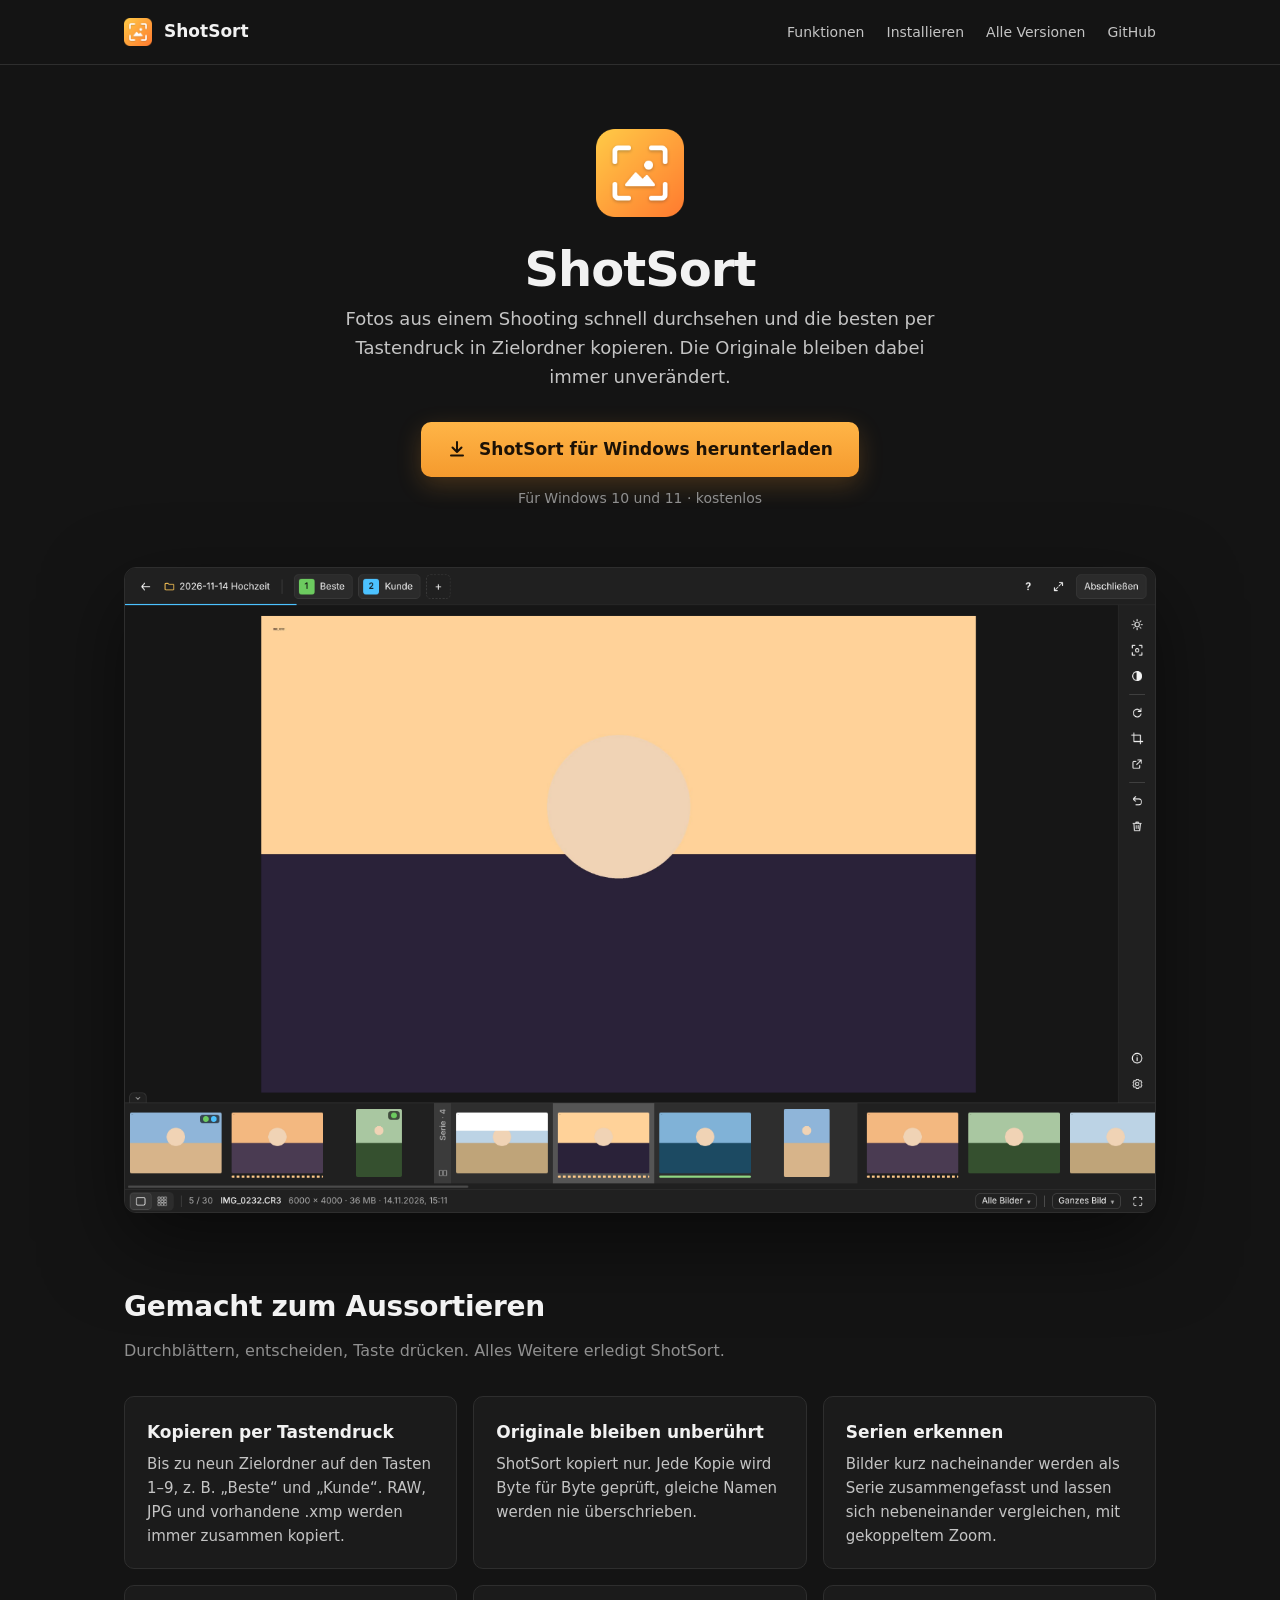
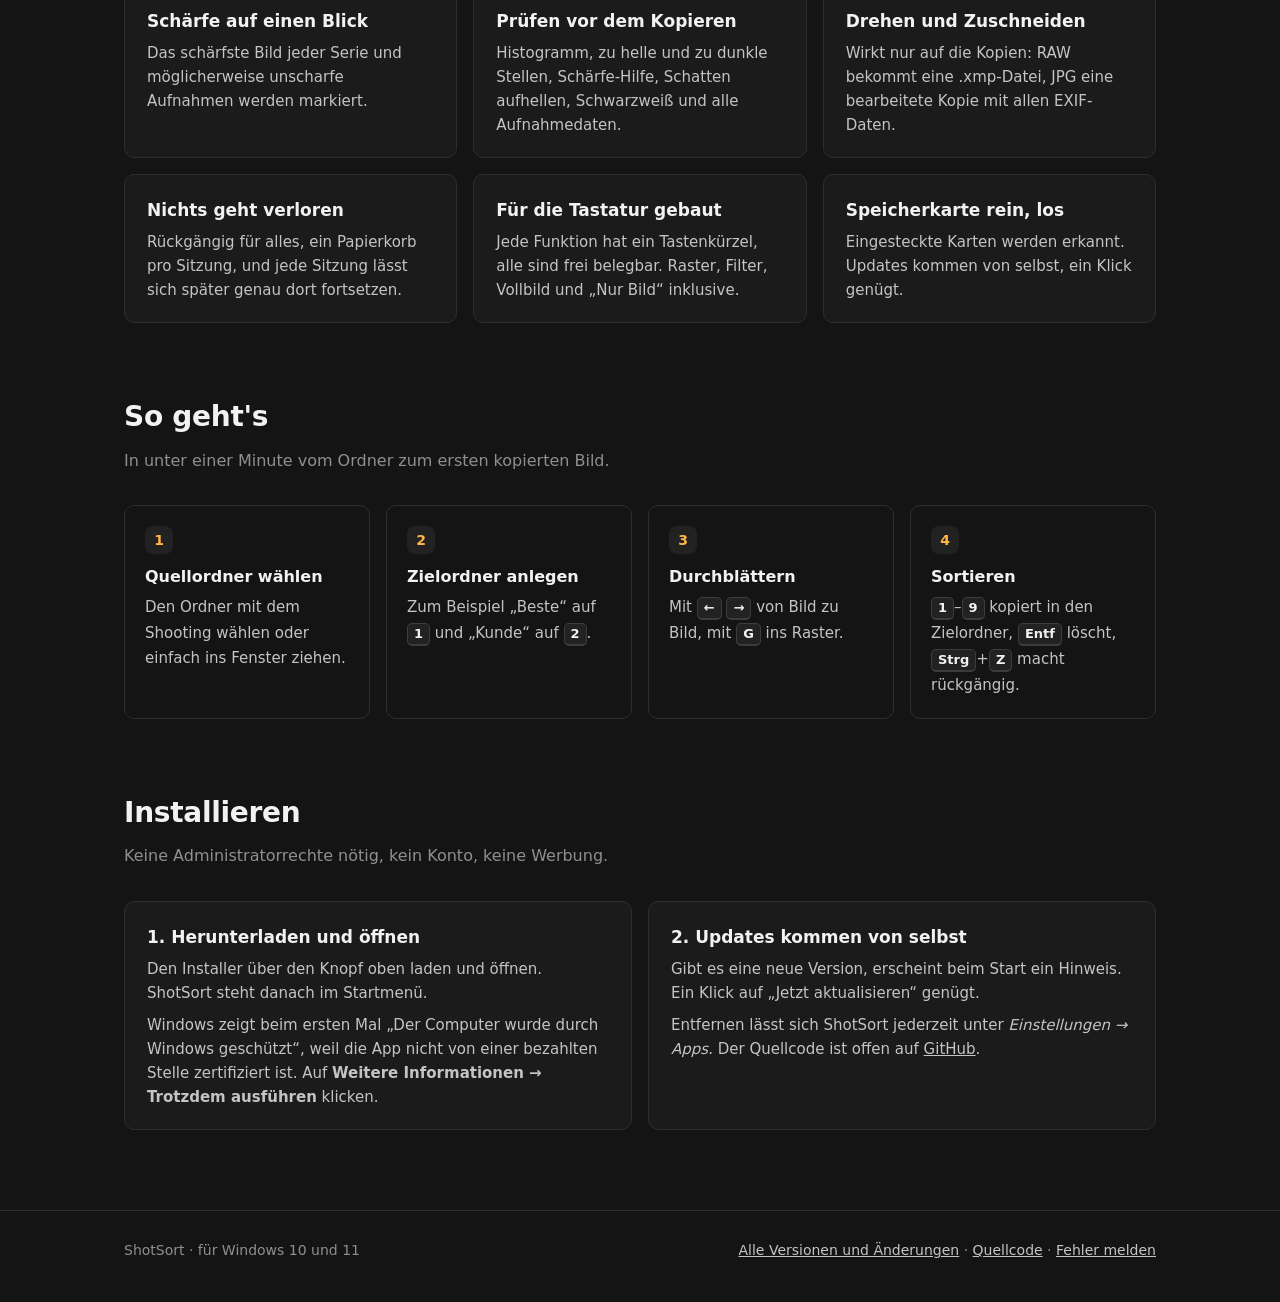
==== docs/index.html @ 7ef90b00 "Download-Seite über GitHub Pages, README verweist darauf" ====
<!DOCTYPE html>
<html lang="de">
<head>
<meta charset="utf-8">
<meta name="viewport" content="width=device-width, initial-scale=1">
<title>ShotSort – Fotos aus dem Shooting schnell sortieren</title>
<meta name="description" content="ShotSort für Windows: Fotos aus einem Shooting schnell durchsehen und die besten per Tastendruck in Zielordner kopieren. Die Originale bleiben unverändert.">
<link rel="icon" href="icon.png">
<style>
  :root {
    --bg: #141414; --bg2: #1b1b1b; --panel: #222; --line: #2e2e2e;
    --text: #f2f2f2; --text2: #c4c4c4; --muted: #8f8f8f;
    --orange: #F59A2E; --orange2: #FFB547; --orange-ink: #1d1206;
    --r: 10px;
  }
  * { box-sizing: border-box; }
  html { -webkit-text-size-adjust: 100%; }
  body { margin: 0; background: var(--bg); color: var(--text); font: 16px/1.6 "Segoe UI Variable Text", "Segoe UI", system-ui, -apple-system, sans-serif; }
  a { color: inherit; }
  .wrap { max-width: 1080px; margin: 0 auto; padding: 0 24px; }

  /* Kopf */
  header { padding: 18px 0; border-bottom: 1px solid var(--line); }
  header .wrap { display: flex; align-items: center; gap: 12px; }
  header img { width: 28px; height: 28px; }
  header b { font-size: 17px; font-weight: 600; }
  header nav { margin-left: auto; display: flex; gap: 22px; font-size: 14px; }
  header nav a { color: var(--text2); text-decoration: none; }
  header nav a:hover { color: var(--text); }

  /* Einstieg */
  .hero { text-align: center; padding: 64px 0 40px; }
  .hero .logo { width: 88px; height: 88px; }
  .hero h1 { margin: 18px 0 10px; font-size: clamp(34px, 5vw, 48px); line-height: 1.1; letter-spacing: -.02em; font-weight: 700; }
  .hero p.lead { margin: 0 auto; max-width: 620px; color: var(--text2); font-size: 18px; }
  .dl { margin-top: 30px; display: flex; flex-direction: column; align-items: center; gap: 10px; }
  .btn-dl {
    display: inline-flex; align-items: center; gap: 12px; padding: 14px 26px; border-radius: var(--r);
    background: linear-gradient(180deg, var(--orange2), var(--orange)); color: var(--orange-ink);
    font-weight: 650; font-size: 17px; text-decoration: none; box-shadow: 0 8px 24px rgba(245,154,46,.22);
    transition: transform .12s ease, box-shadow .12s ease;
  }
  .btn-dl:hover { transform: translateY(-1px); box-shadow: 0 12px 30px rgba(245,154,46,.3); }
  .btn-dl svg { width: 20px; height: 20px; flex: none; }
  .dl .meta { color: var(--muted); font-size: 14px; min-height: 1.6em; }
  .dl .meta a { color: var(--text2); }

  /* Bildschirmfoto */
  .shot { margin: 18px auto 0; max-width: 1080px; }
  .shot img { display: block; width: 100%; height: auto; border-radius: 12px; border: 1px solid var(--line); box-shadow: 0 30px 80px rgba(0,0,0,.5); }

  section { padding: 72px 0 0; }
  h2 { margin: 0 0 8px; font-size: 28px; letter-spacing: -.01em; }
  .sub { margin: 0 0 32px; color: var(--muted); }

  /* Funktionen */
  .grid { display: grid; grid-template-columns: repeat(auto-fit, minmax(280px, 1fr)); gap: 16px; }
  .card { padding: 22px 22px 20px; border-radius: var(--r); background: var(--bg2); border: 1px solid var(--line); }
  .card h3 { margin: 0 0 6px; font-size: 17px; }
  .card p { margin: 0; color: var(--text2); font-size: 15px; }

  /* Ablauf */
  ol.steps { list-style: none; margin: 0; padding: 0; display: grid; grid-template-columns: repeat(auto-fit, minmax(220px, 1fr)); gap: 16px; counter-reset: s; }
  ol.steps li { counter-increment: s; padding: 20px; border-radius: var(--r); border: 1px solid var(--line); }
  ol.steps li::before { content: counter(s); display: inline-grid; place-items: center; width: 28px; height: 28px; margin-bottom: 10px; border-radius: 8px; background: var(--panel); color: var(--orange2); font-weight: 700; font-size: 14px; }
  ol.steps b { display: block; margin-bottom: 4px; }
  ol.steps span { color: var(--text2); font-size: 15px; }
  kbd { display: inline-block; min-width: 22px; padding: 0 6px; border-radius: 5px; border: 1px solid #3c3c3c; border-bottom-width: 2px; background: var(--panel); font: 600 13px/20px "Segoe UI", system-ui, sans-serif; text-align: center; color: var(--text); }

  /* Installation */
  .install { display: grid; grid-template-columns: 1fr 1fr; gap: 16px; }
  .install .card p + p { margin-top: 8px; }
  @media (max-width: 760px) { .install { grid-template-columns: 1fr; } header nav { display: none; } }

  footer { margin-top: 80px; padding: 28px 0 40px; border-top: 1px solid var(--line); color: var(--muted); font-size: 14px; }
  footer .wrap { display: flex; flex-wrap: wrap; gap: 8px 24px; justify-content: space-between; }
  footer a { color: var(--text2); }
</style>
</head>
<body>
  <header>
    <div class="wrap">
      <img src="icon.png" alt="">
      <b>ShotSort</b>
      <nav>
        <a href="#funktionen">Funktionen</a>
        <a href="#installieren">Installieren</a>
        <a href="https://github.com/0prointer/shotsort/releases">Alle Versionen</a>
        <a href="https://github.com/0prointer/shotsort">GitHub</a>
      </nav>
    </div>
  </header>

  <main>
    <div class="wrap hero">
      <img class="logo" src="icon.png" alt="">
      <h1>ShotSort</h1>
      <p class="lead">Fotos aus einem Shooting schnell durchsehen und die besten per Tastendruck in Zielordner kopieren. Die Originale bleiben dabei immer unverändert.</p>

      <div class="dl">
        <!-- Ohne Verbindung zu GitHub führt der Knopf zur Release-Seite; das Skript unten setzt die neueste Datei ein -->
        <a class="btn-dl" id="dl" href="https://github.com/0prointer/shotsort/releases/latest">
          <svg viewBox="0 0 20 20" fill="none" stroke="currentColor" stroke-width="2" stroke-linecap="round" stroke-linejoin="round"><path d="M10 3v10M5.5 8.5 10 13l4.5-4.5M4 16.5h12"/></svg>
          <span id="dl-text">ShotSort für Windows herunterladen</span>
        </a>
        <div class="meta" id="dl-meta">Für Windows 10 und 11 · kostenlos</div>
      </div>
    </div>

    <div class="wrap shot">
      <img src="screenshot.png" width="1440" height="900" alt="ShotSort beim Sortieren: großes Bild, rechts die Werkzeuge, unten die Filmleiste mit einer Serie">
    </div>

    <section id="funktionen">
      <div class="wrap">
        <h2>Gemacht zum Aussortieren</h2>
        <p class="sub">Durchblättern, entscheiden, Taste drücken. Alles Weitere erledigt ShotSort.</p>
        <div class="grid">
          <div class="card"><h3>Kopieren per Tastendruck</h3><p>Bis zu neun Zielordner auf den Tasten 1–9, z. B. „Beste“ und „Kunde“. RAW, JPG und vorhandene .xmp werden immer zusammen kopiert.</p></div>
          <div class="card"><h3>Originale bleiben unberührt</h3><p>ShotSort kopiert nur. Jede Kopie wird Byte für Byte geprüft, gleiche Namen werden nie überschrieben.</p></div>
          <div class="card"><h3>Serien erkennen</h3><p>Bilder kurz nacheinander werden als Serie zusammengefasst und lassen sich nebeneinander vergleichen, mit gekoppeltem Zoom.</p></div>
          <div class="card"><h3>Schärfe auf einen Blick</h3><p>Das schärfste Bild jeder Serie und möglicherweise unscharfe Aufnahmen werden markiert.</p></div>
          <div class="card"><h3>Prüfen vor dem Kopieren</h3><p>Histogramm, zu helle und zu dunkle Stellen, Schärfe-Hilfe, Schatten aufhellen, Schwarzweiß und alle Aufnahmedaten.</p></div>
          <div class="card"><h3>Drehen und Zuschneiden</h3><p>Wirkt nur auf die Kopien: RAW bekommt eine .xmp-Datei, JPG eine bearbeitete Kopie mit allen EXIF-Daten.</p></div>
          <div class="card"><h3>Nichts geht verloren</h3><p>Rückgängig für alles, ein Papierkorb pro Sitzung, und jede Sitzung lässt sich später genau dort fortsetzen.</p></div>
          <div class="card"><h3>Für die Tastatur gebaut</h3><p>Jede Funktion hat ein Tastenkürzel, alle sind frei belegbar. Raster, Filter, Vollbild und „Nur Bild“ inklusive.</p></div>
          <div class="card"><h3>Speicherkarte rein, los</h3><p>Eingesteckte Karten werden erkannt. Updates kommen von selbst, ein Klick genügt.</p></div>
        </div>
      </div>
    </section>

    <section>
      <div class="wrap">
        <h2>So geht's</h2>
        <p class="sub">In unter einer Minute vom Ordner zum ersten kopierten Bild.</p>
        <ol class="steps">
          <li><b>Quellordner wählen</b><span>Den Ordner mit dem Shooting wählen oder einfach ins Fenster ziehen.</span></li>
          <li><b>Zielordner anlegen</b><span>Zum Beispiel „Beste“ auf <kbd>1</kbd> und „Kunde“ auf <kbd>2</kbd>.</span></li>
          <li><b>Durchblättern</b><span>Mit <kbd>←</kbd> <kbd>→</kbd> von Bild zu Bild, mit <kbd>G</kbd> ins Raster.</span></li>
          <li><b>Sortieren</b><span><kbd>1</kbd>–<kbd>9</kbd> kopiert in den Zielordner, <kbd>Entf</kbd> löscht, <kbd>Strg</kbd>+<kbd>Z</kbd> macht rückgängig.</span></li>
        </ol>
      </div>
    </section>

    <section id="installieren">
      <div class="wrap">
        <h2>Installieren</h2>
        <p class="sub">Keine Administratorrechte nötig, kein Konto, keine Werbung.</p>
        <div class="install">
          <div class="card">
            <h3>1. Herunterladen und öffnen</h3>
            <p>Den Installer über den Knopf oben laden und öffnen. ShotSort steht danach im Startmenü.</p>
            <p>Windows zeigt beim ersten Mal „Der Computer wurde durch Windows geschützt“, weil die App nicht von einer bezahlten Stelle zertifiziert ist. Auf <b>Weitere Informationen → Trotzdem ausführen</b> klicken.</p>
          </div>
          <div class="card">
            <h3>2. Updates kommen von selbst</h3>
            <p>Gibt es eine neue Version, erscheint beim Start ein Hinweis. Ein Klick auf „Jetzt aktualisieren“ genügt.</p>
            <p>Entfernen lässt sich ShotSort jederzeit unter <i>Einstellungen → Apps</i>. Der Quellcode ist offen auf <a href="https://github.com/0prointer/shotsort">GitHub</a>.</p>
          </div>
        </div>
      </div>
    </section>
  </main>

  <footer>
    <div class="wrap">
      <span>ShotSort · für Windows 10 und 11</span>
      <span><a href="https://github.com/0prointer/shotsort/releases">Alle Versionen und Änderungen</a> · <a href="https://github.com/0prointer/shotsort">Quellcode</a> · <a href="https://github.com/0prointer/shotsort/issues">Fehler melden</a></span>
    </div>
  </footer>

<script>
  // Neueste Version bei GitHub nachschlagen und den Knopf auf die passende Datei setzen.
  // Klappt das nicht (offline, Limit erreicht), bleibt der Link zur Release-Seite.
  (async () => {
    try {
      const r = await fetch('https://api.github.com/repos/0prointer/shotsort/releases/latest', { headers: { Accept: 'application/vnd.github+json' } });
      if (!r.ok) return;
      const rel = await r.json();
      const asset = (rel.assets || []).find((a) => /_x64-setup\.exe$/i.test(a.name));
      if (!asset) return;
      const v = String(rel.tag_name || '').replace(/^v/, '');
      const mb = (asset.size / 1048576).toLocaleString('de-DE', { maximumFractionDigits: 1 });
      const date = new Date(rel.published_at).toLocaleDateString('de-DE', { day: 'numeric', month: 'long', year: 'numeric' });
      document.getElementById('dl').href = asset.browser_download_url;
      document.getElementById('dl-text').textContent = `ShotSort ${v} für Windows herunterladen`;
      document.getElementById('dl-meta').innerHTML =
        `Windows 10 und 11 · ${mb} MB · veröffentlicht am ${date} · <a href="${rel.html_url}">Was ist neu?</a>`;
    } catch {
      /* Link zur Release-Seite bleibt */
    }
  })();
</script>
</body>
</html>
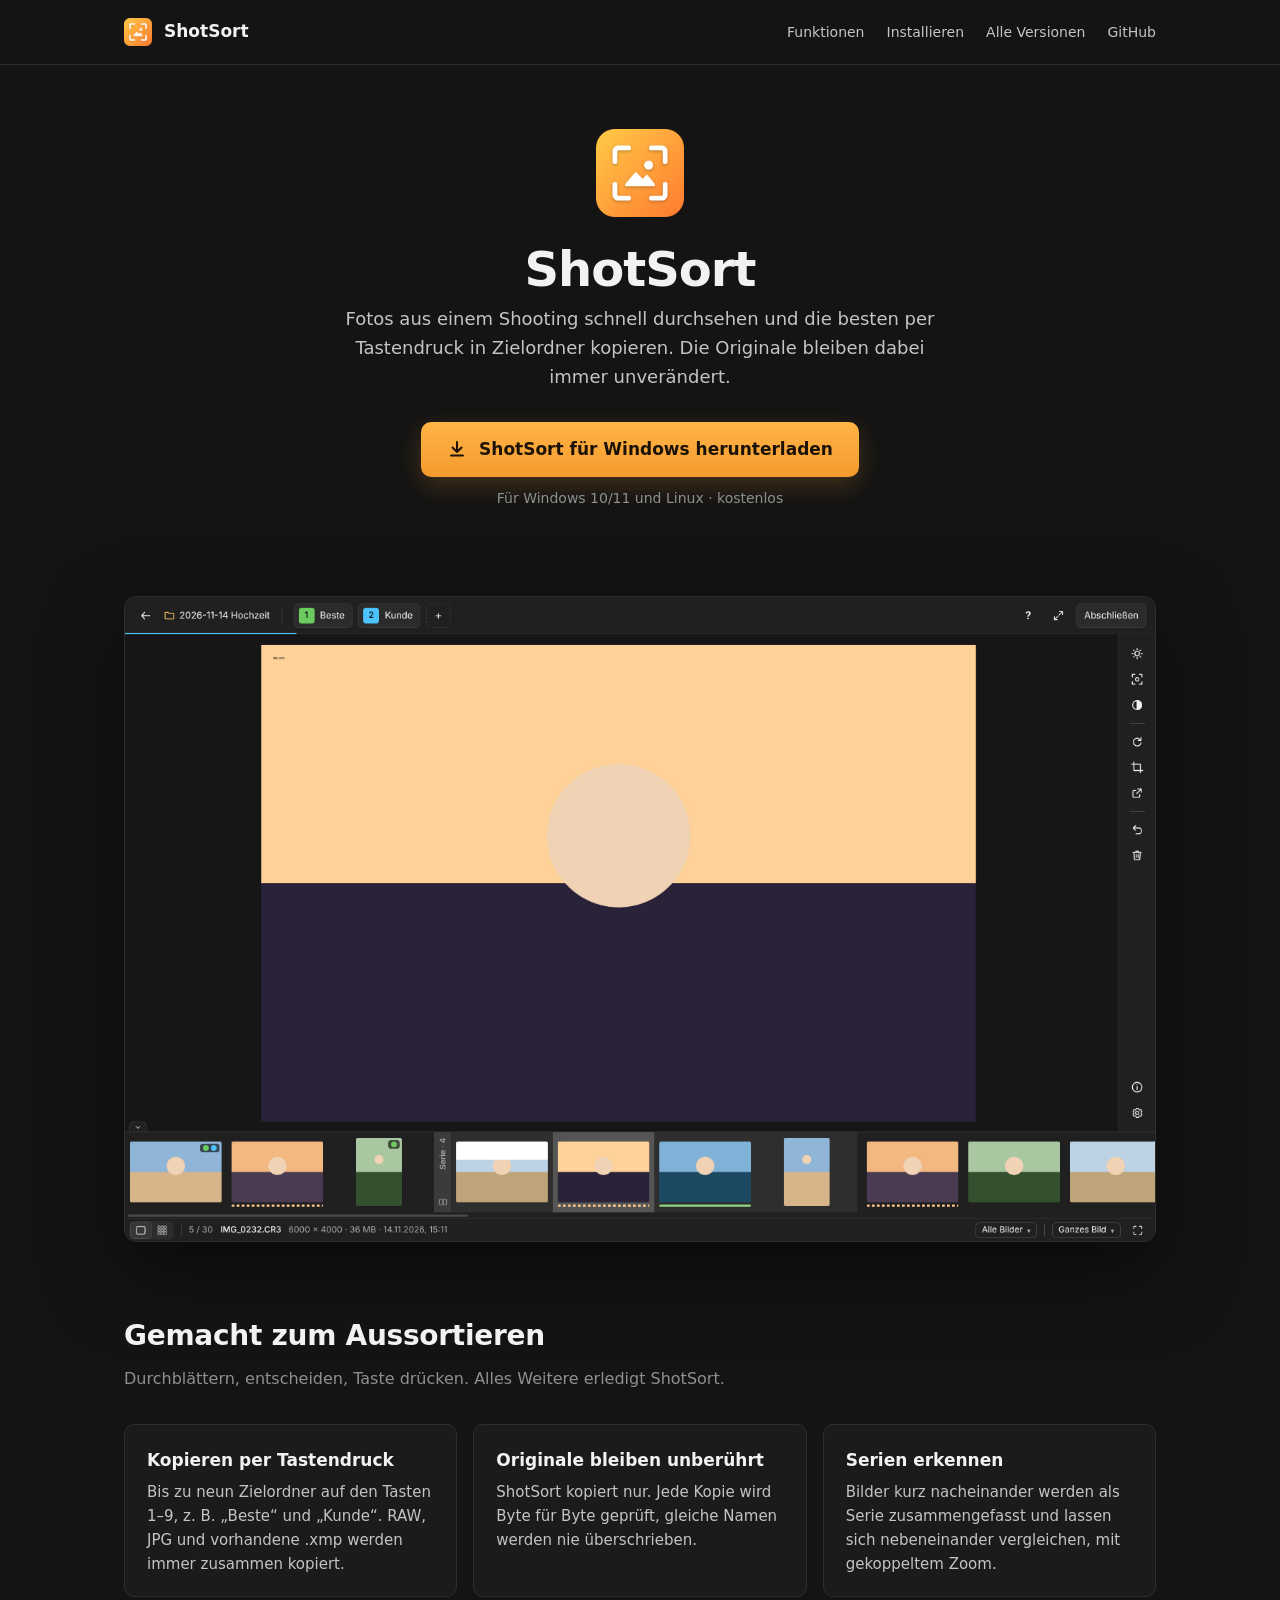
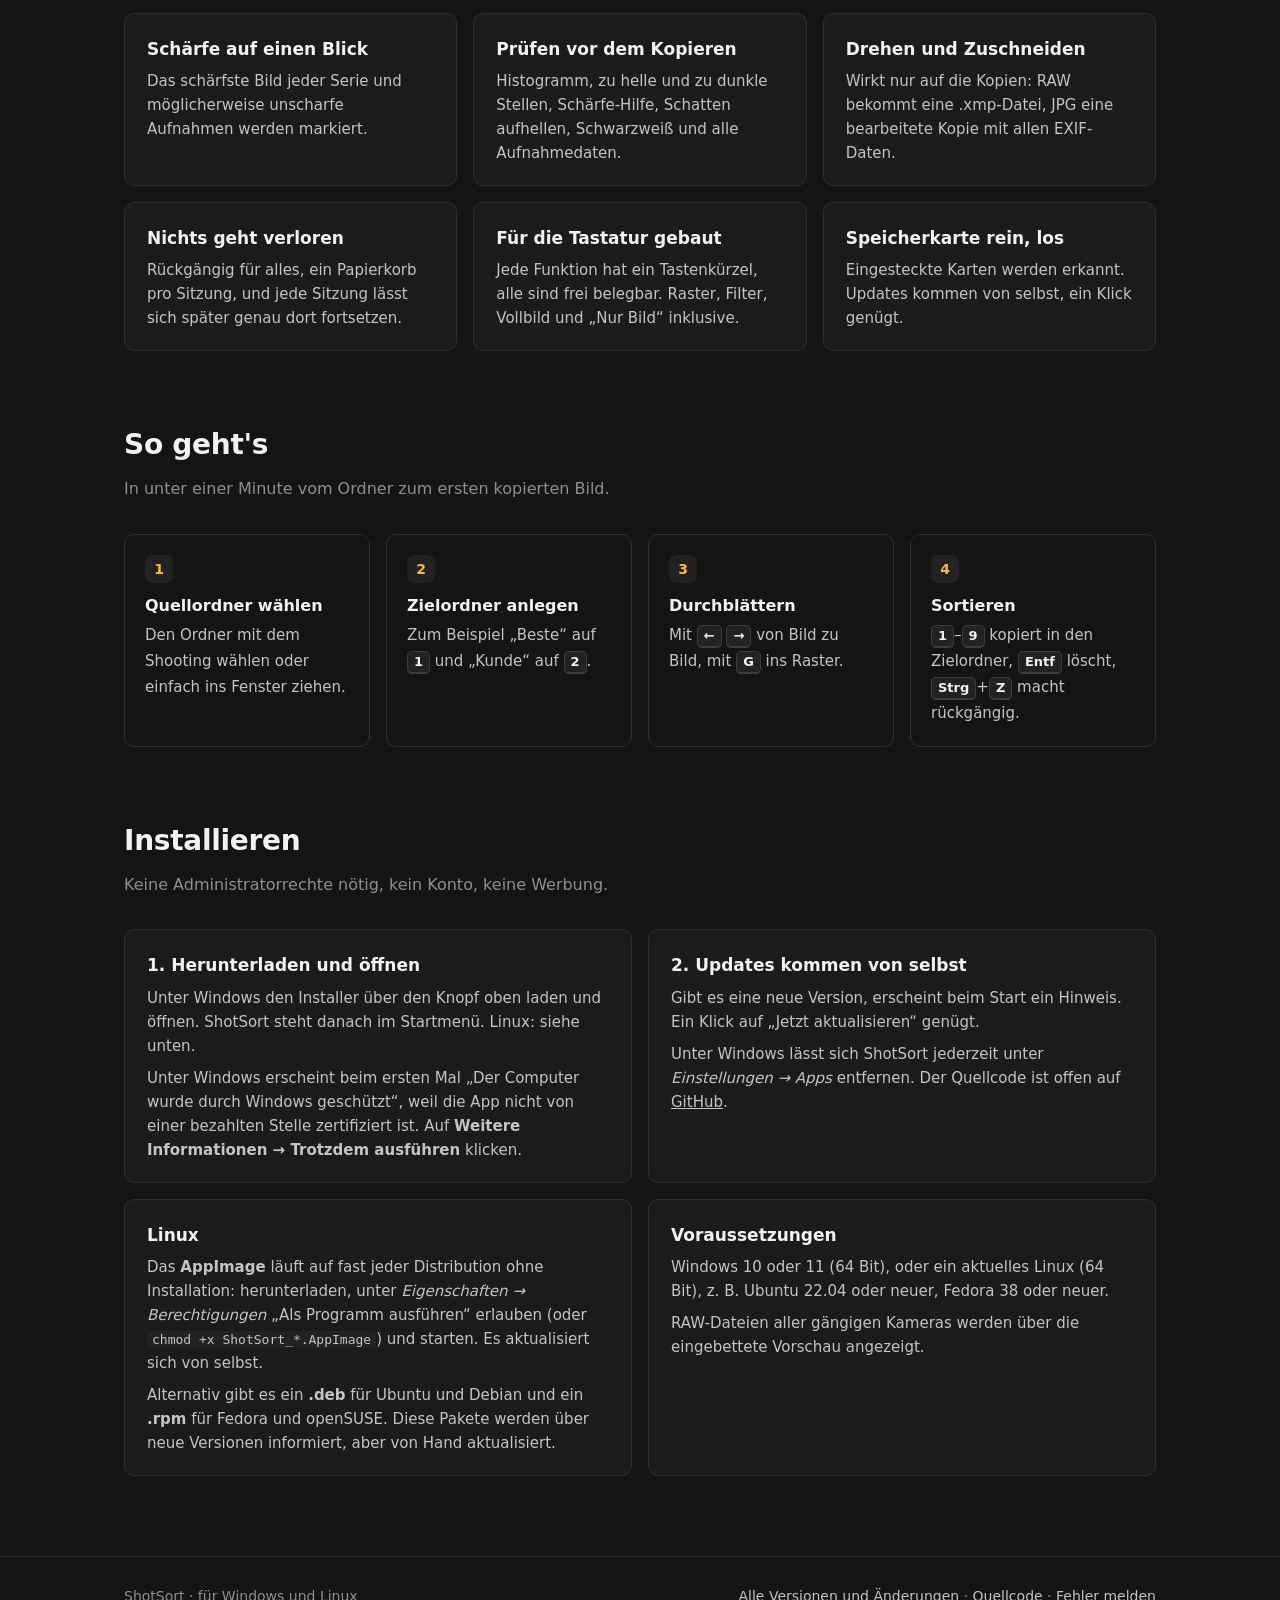
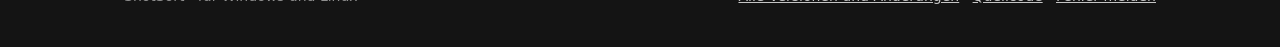
==== commit 720c63e5: "Linux-Unterstützung: AppImage, .deb, .rpm; Release-Ablauf mit Entwurf und Freigabe" ====
--- a/docs/index.html
+++ b/docs/index.html
@@ -4,7 +4,7 @@
 <meta charset="utf-8">
 <meta name="viewport" content="width=device-width, initial-scale=1">
 <title>ShotSort – Fotos aus dem Shooting schnell sortieren</title>
-<meta name="description" content="ShotSort für Windows: Fotos aus einem Shooting schnell durchsehen und die besten per Tastendruck in Zielordner kopieren. Die Originale bleiben unverändert.">
+<meta name="description" content="ShotSort für Windows und Linux: Fotos aus einem Shooting schnell durchsehen und die besten per Tastendruck in Zielordner kopieren. Die Originale bleiben unverändert.">
 <link rel="icon" href="icon.png">
 <style>
   :root {
@@ -44,6 +44,7 @@
   .btn-dl svg { width: 20px; height: 20px; flex: none; }
   .dl .meta { color: var(--muted); font-size: 14px; min-height: 1.6em; }
   .dl .meta a { color: var(--text2); }
+  .dl .other { margin-top: -4px; }
 
   /* Bildschirmfoto */
   .shot { margin: 18px auto 0; max-width: 1080px; }
@@ -72,6 +73,7 @@
   .install .card p + p { margin-top: 8px; }
   @media (max-width: 760px) { .install { grid-template-columns: 1fr; } header nav { display: none; } }
 
+  code { padding: 1px 5px; border-radius: 4px; background: var(--panel); font: 13px Consolas, "DejaVu Sans Mono", monospace; }
   footer { margin-top: 80px; padding: 28px 0 40px; border-top: 1px solid var(--line); color: var(--muted); font-size: 14px; }
   footer .wrap { display: flex; flex-wrap: wrap; gap: 8px 24px; justify-content: space-between; }
   footer a { color: var(--text2); }
@@ -103,7 +105,8 @@
           <svg viewBox="0 0 20 20" fill="none" stroke="currentColor" stroke-width="2" stroke-linecap="round" stroke-linejoin="round"><path d="M10 3v10M5.5 8.5 10 13l4.5-4.5M4 16.5h12"/></svg>
           <span id="dl-text">ShotSort für Windows herunterladen</span>
         </a>
-        <div class="meta" id="dl-meta">Für Windows 10 und 11 · kostenlos</div>
+        <div class="meta" id="dl-meta">Für Windows 10/11 und Linux · kostenlos</div>
+        <div class="meta other" id="dl-other"></div>
       </div>
     </div>
 
@@ -149,13 +152,23 @@
         <div class="install">
           <div class="card">
             <h3>1. Herunterladen und öffnen</h3>
-            <p>Den Installer über den Knopf oben laden und öffnen. ShotSort steht danach im Startmenü.</p>
-            <p>Windows zeigt beim ersten Mal „Der Computer wurde durch Windows geschützt“, weil die App nicht von einer bezahlten Stelle zertifiziert ist. Auf <b>Weitere Informationen → Trotzdem ausführen</b> klicken.</p>
+            <p>Unter Windows den Installer über den Knopf oben laden und öffnen. ShotSort steht danach im Startmenü. Linux: siehe unten.</p>
+            <p>Unter Windows erscheint beim ersten Mal „Der Computer wurde durch Windows geschützt“, weil die App nicht von einer bezahlten Stelle zertifiziert ist. Auf <b>Weitere Informationen → Trotzdem ausführen</b> klicken.</p>
           </div>
           <div class="card">
             <h3>2. Updates kommen von selbst</h3>
             <p>Gibt es eine neue Version, erscheint beim Start ein Hinweis. Ein Klick auf „Jetzt aktualisieren“ genügt.</p>
-            <p>Entfernen lässt sich ShotSort jederzeit unter <i>Einstellungen → Apps</i>. Der Quellcode ist offen auf <a href="https://github.com/0prointer/shotsort">GitHub</a>.</p>
+            <p>Unter Windows lässt sich ShotSort jederzeit unter <i>Einstellungen → Apps</i> entfernen. Der Quellcode ist offen auf <a href="https://github.com/0prointer/shotsort">GitHub</a>.</p>
+          </div>
+          <div class="card" id="linux">
+            <h3>Linux</h3>
+            <p>Das <b>AppImage</b> läuft auf fast jeder Distribution ohne Installation: herunterladen, unter <i>Eigenschaften → Berechtigungen</i> „Als Programm ausführen“ erlauben (oder <code>chmod +x ShotSort_*.AppImage</code>) und starten. Es aktualisiert sich von selbst.</p>
+            <p>Alternativ gibt es ein <b>.deb</b> für Ubuntu und Debian und ein <b>.rpm</b> für Fedora und openSUSE. Diese Pakete werden über neue Versionen informiert, aber von Hand aktualisiert.</p>
+          </div>
+          <div class="card">
+            <h3>Voraussetzungen</h3>
+            <p>Windows 10 oder 11 (64 Bit), oder ein aktuelles Linux (64 Bit), z. B. Ubuntu 22.04 oder neuer, Fedora 38 oder neuer.</p>
+            <p>RAW-Dateien aller gängigen Kameras werden über die eingebettete Vorschau angezeigt.</p>
           </div>
         </div>
       </div>
@@ -164,28 +177,53 @@
 
   <footer>
     <div class="wrap">
-      <span>ShotSort · für Windows 10 und 11</span>
+      <span>ShotSort · für Windows und Linux</span>
       <span><a href="https://github.com/0prointer/shotsort/releases">Alle Versionen und Änderungen</a> · <a href="https://github.com/0prointer/shotsort">Quellcode</a> · <a href="https://github.com/0prointer/shotsort/issues">Fehler melden</a></span>
     </div>
   </footer>
 
 <script>
-  // Neueste Version bei GitHub nachschlagen und den Knopf auf die passende Datei setzen.
+  // Neueste Version bei GitHub nachschlagen und den Knopf auf die passende Datei fürs eigene System setzen.
   // Klappt das nicht (offline, Limit erreicht), bleibt der Link zur Release-Seite.
   (async () => {
+    const ua = navigator.userAgent;
+    const os = /Windows/i.test(ua) ? 'win' : /Linux/i.test(ua) && !/Android/i.test(ua) ? 'linux' : /Mac/i.test(ua) ? 'mac' : 'other';
     try {
       const r = await fetch('https://api.github.com/repos/0prointer/shotsort/releases/latest', { headers: { Accept: 'application/vnd.github+json' } });
       if (!r.ok) return;
       const rel = await r.json();
-      const asset = (rel.assets || []).find((a) => /_x64-setup\.exe$/i.test(a.name));
-      if (!asset) return;
+      const pick = (re) => (rel.assets || []).find((a) => re.test(a.name));
+      const files = {
+        win: pick(/_x64-setup\.exe$/i),
+        appimage: pick(/\.AppImage$/i),
+        deb: pick(/\.deb$/i),
+        rpm: pick(/\.rpm$/i),
+      };
       const v = String(rel.tag_name || '').replace(/^v/, '');
-      const mb = (asset.size / 1048576).toLocaleString('de-DE', { maximumFractionDigits: 1 });
+      const mb = (a) => (a.size / 1048576).toLocaleString('de-DE', { maximumFractionDigits: 1 }) + ' MB';
       const date = new Date(rel.published_at).toLocaleDateString('de-DE', { day: 'numeric', month: 'long', year: 'numeric' });
-      document.getElementById('dl').href = asset.browser_download_url;
-      document.getElementById('dl-text').textContent = `ShotSort ${v} für Windows herunterladen`;
-      document.getElementById('dl-meta').innerHTML =
-        `Windows 10 und 11 · ${mb} MB · veröffentlicht am ${date} · <a href="${rel.html_url}">Was ist neu?</a>`;
+      const link = (a, label) => (a ? `<a href="${a.browser_download_url}">${label}</a>` : '');
+      const join = (xs) => xs.filter(Boolean).join(' · ');
+
+      // Hauptknopf: Linux bekommt das AppImage, alle anderen den Windows-Installer
+      const main = os === 'linux' && files.appimage ? files.appimage : files.win || files.appimage;
+      if (!main) return;
+      const isLinuxFile = main === files.appimage;
+      document.getElementById('dl').href = main.browser_download_url;
+      document.getElementById('dl-text').textContent = `ShotSort ${v} für ${isLinuxFile ? 'Linux' : 'Windows'} herunterladen`;
+      document.getElementById('dl-meta').innerHTML = join([
+        isLinuxFile ? 'AppImage, läuft auf fast jeder Distribution' : 'Windows 10 und 11',
+        mb(main),
+        `veröffentlicht am ${date}`,
+        `<a href="${rel.html_url}">Was ist neu?</a>`,
+      ]);
+      // Darunter die übrigen Dateien
+      const other = isLinuxFile
+        ? join([link(files.deb, '.deb (Ubuntu, Debian)'), link(files.rpm, '.rpm (Fedora, openSUSE)'), link(files.win, 'Windows')])
+        : join([link(files.appimage, 'Linux (AppImage)'), link(files.deb, '.deb'), link(files.rpm, '.rpm')]);
+      document.getElementById('dl-other').innerHTML = other
+        ? `${isLinuxFile ? 'Andere Pakete' : 'Auch für'}: ${other}` + (os === 'mac' ? ' · für macOS gibt es noch keine Version' : '')
+        : '';
     } catch {
       /* Link zur Release-Seite bleibt */
     }
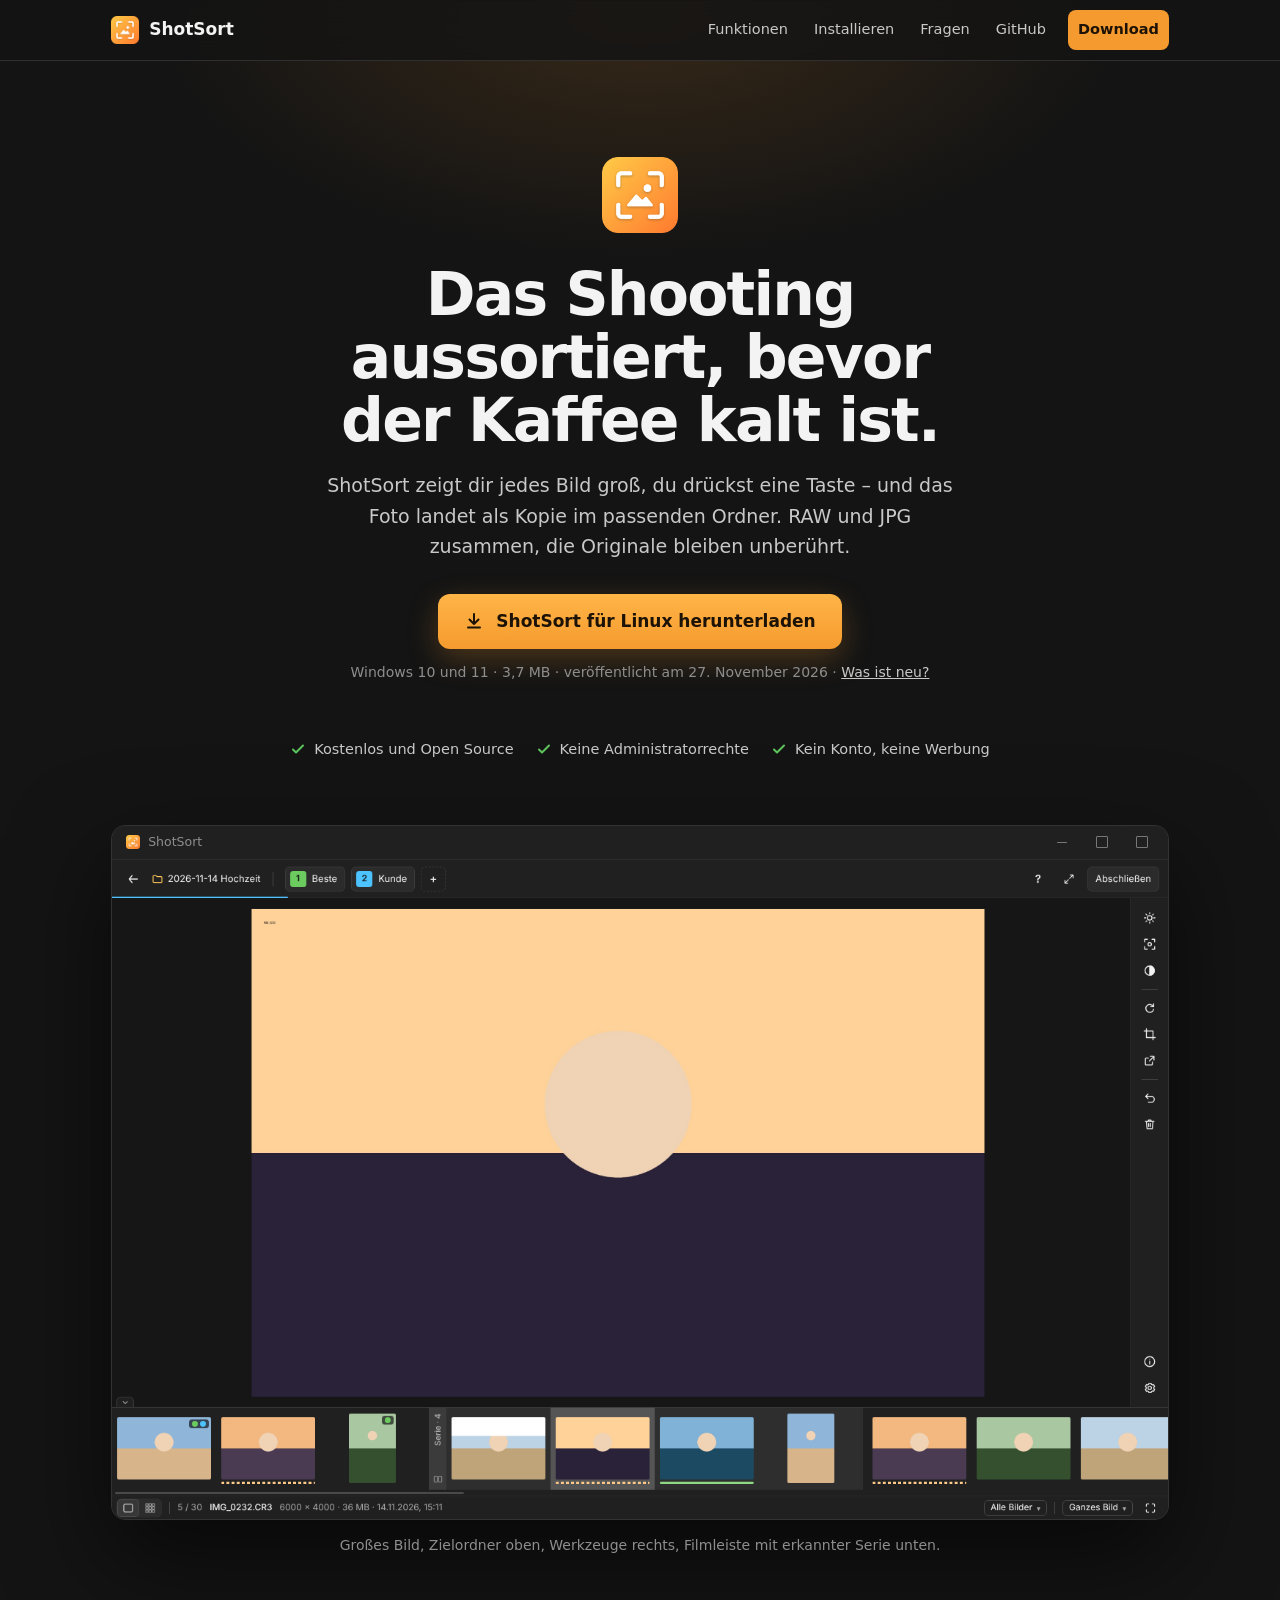
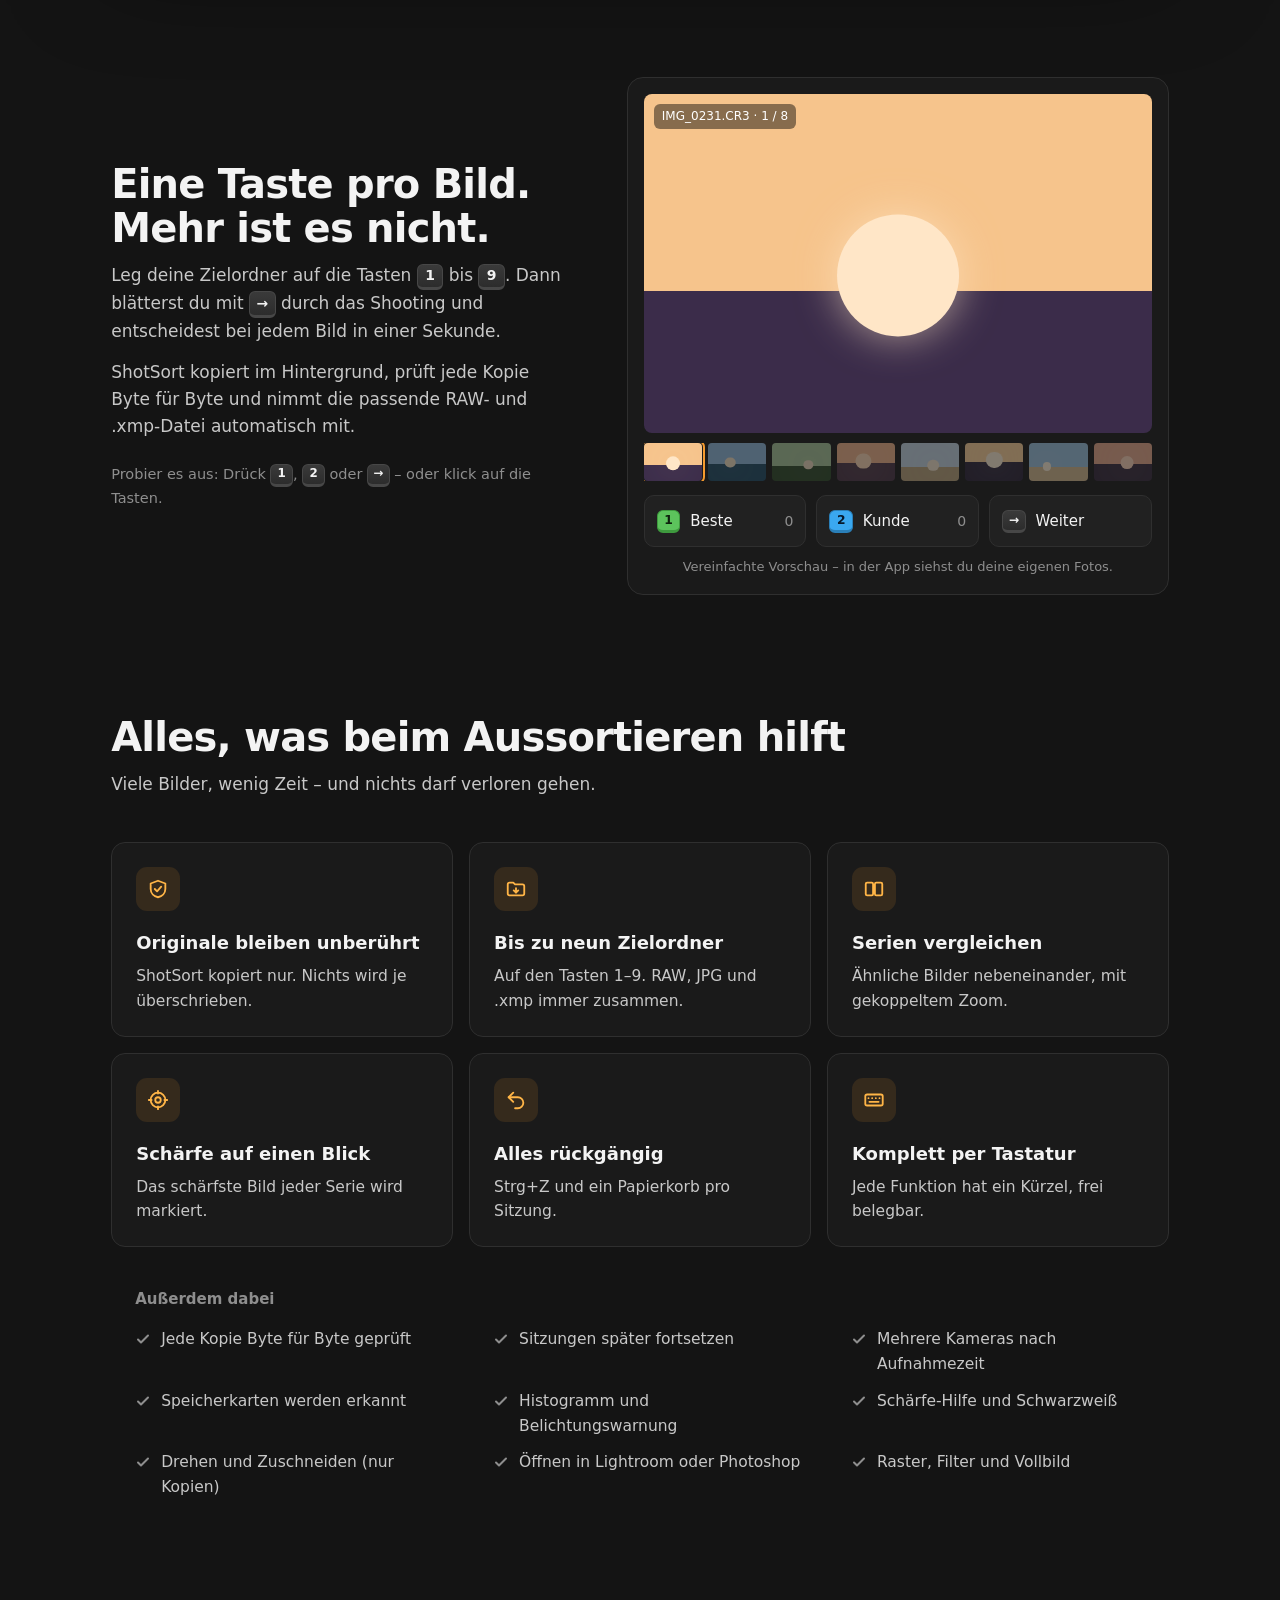
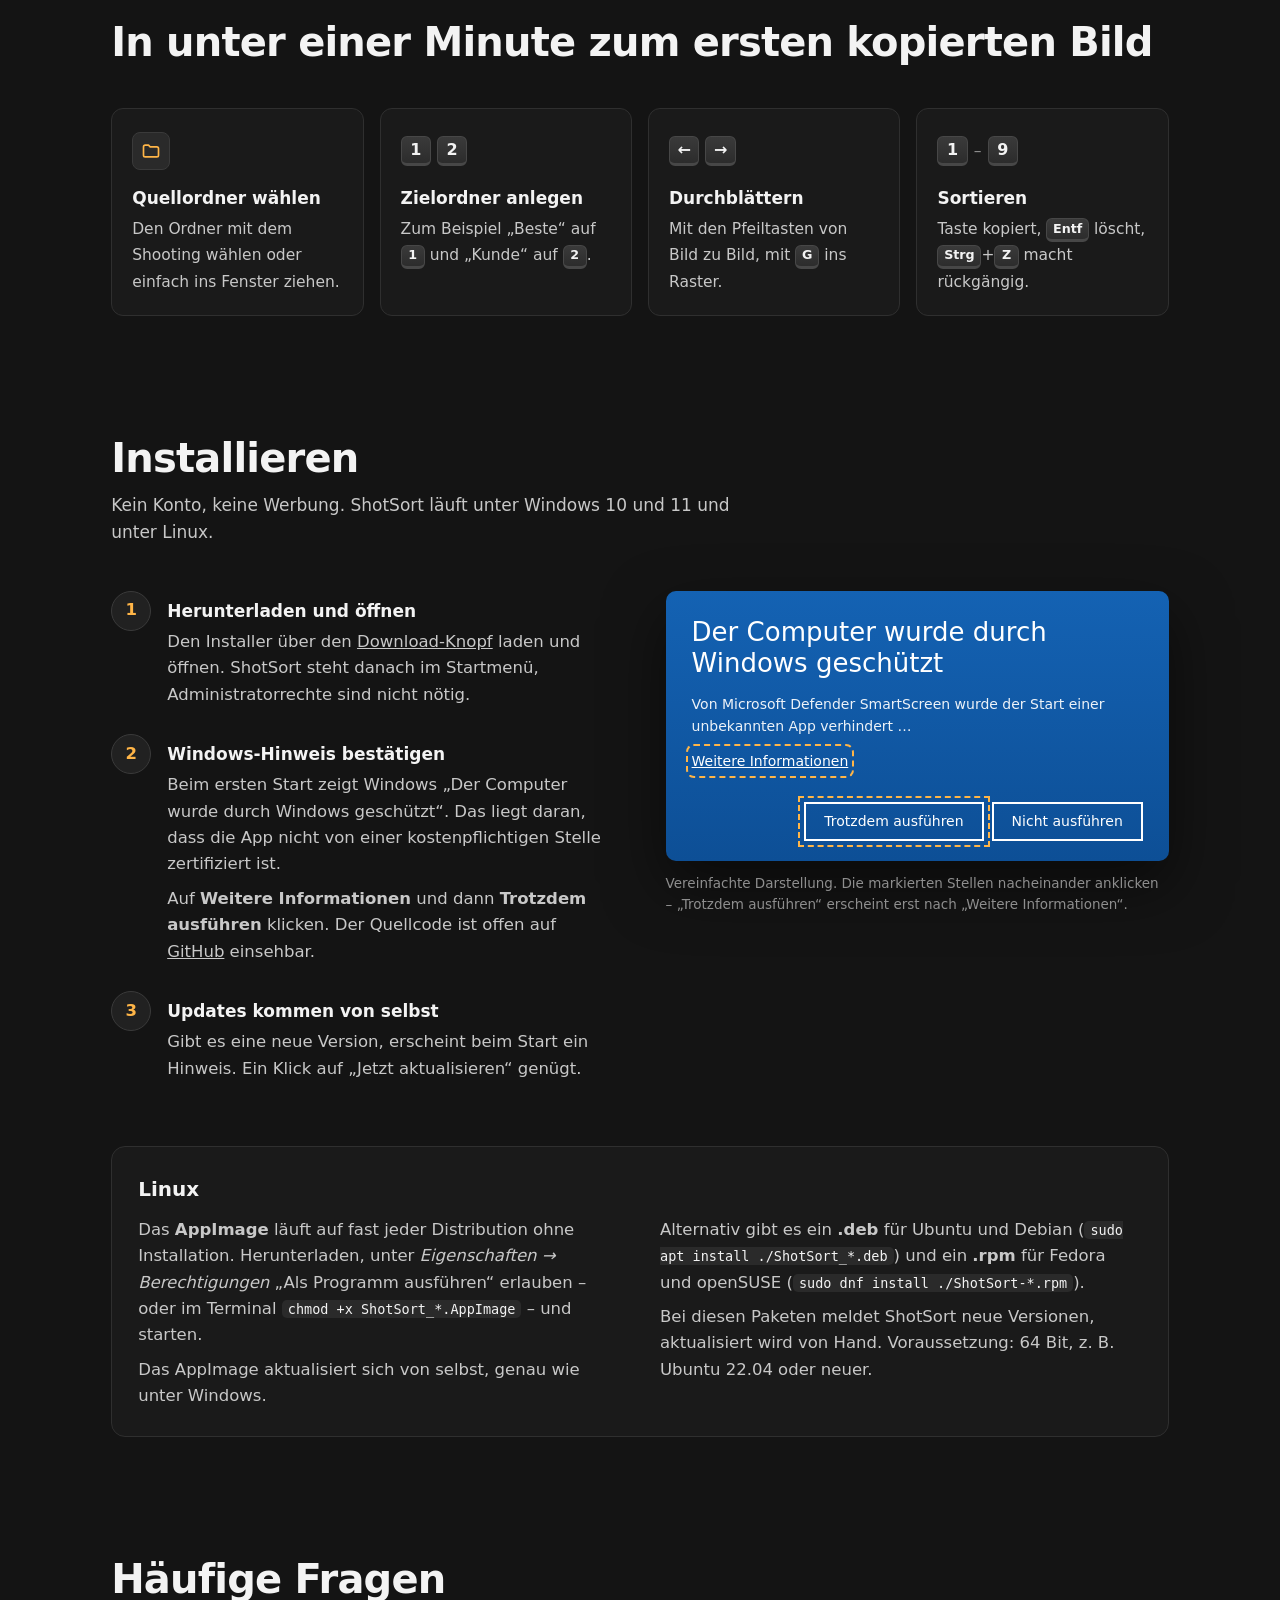
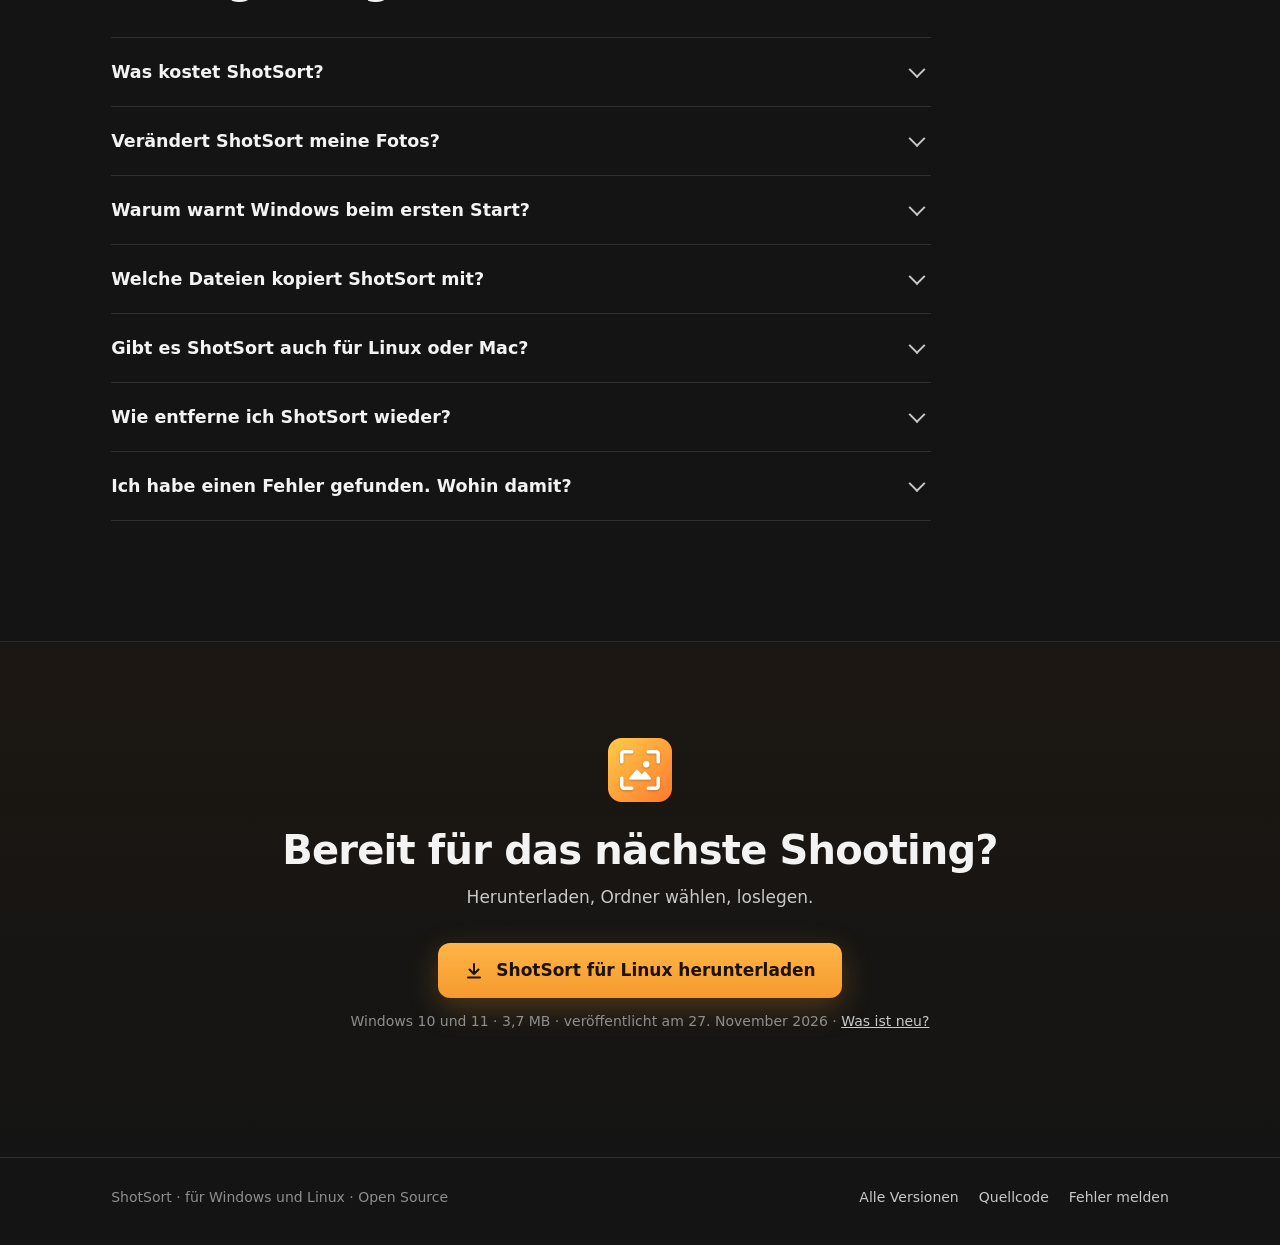
==== commit bd79f73c: "update index.html for linux" ====
--- a/docs/index.html
+++ b/docs/index.html
@@ -4,230 +4,575 @@
 <meta charset="utf-8">
 <meta name="viewport" content="width=device-width, initial-scale=1">
 <title>ShotSort – Fotos aus dem Shooting schnell sortieren</title>
-<meta name="description" content="ShotSort für Windows und Linux: Fotos aus einem Shooting schnell durchsehen und die besten per Tastendruck in Zielordner kopieren. Die Originale bleiben unverändert.">
+<meta name="description" content="ShotSort für Windows und Linux: Fotos aus einem Shooting schnell durchsehen und die besten per Tastendruck in Zielordner kopieren. Die Originale bleiben unverändert. Kostenlos und Open Source.">
+<meta property="og:title" content="ShotSort – Fotos aus dem Shooting schnell sortieren">
+<meta property="og:description" content="Durchblättern, Taste drücken, fertig. RAW und JPG werden zusammen kopiert, die Originale bleiben unberührt.">
+<meta property="og:image" content="https://0prointer.github.io/shotsort/screenshot.png">
+<meta property="og:url" content="https://0prointer.github.io/shotsort/">
+<meta name="theme-color" content="#141414">
 <link rel="icon" href="icon.png">
 <style>
-  :root {
-    --bg: #141414; --bg2: #1b1b1b; --panel: #222; --line: #2e2e2e;
-    --text: #f2f2f2; --text2: #c4c4c4; --muted: #8f8f8f;
-    --orange: #F59A2E; --orange2: #FFB547; --orange-ink: #1d1206;
-    --r: 10px;
-  }
-  * { box-sizing: border-box; }
-  html { -webkit-text-size-adjust: 100%; }
-  body { margin: 0; background: var(--bg); color: var(--text); font: 16px/1.6 "Segoe UI Variable Text", "Segoe UI", system-ui, -apple-system, sans-serif; }
-  a { color: inherit; }
-  .wrap { max-width: 1080px; margin: 0 auto; padding: 0 24px; }
-
-  /* Kopf */
-  header { padding: 18px 0; border-bottom: 1px solid var(--line); }
-  header .wrap { display: flex; align-items: center; gap: 12px; }
-  header img { width: 28px; height: 28px; }
-  header b { font-size: 17px; font-weight: 600; }
-  header nav { margin-left: auto; display: flex; gap: 22px; font-size: 14px; }
-  header nav a { color: var(--text2); text-decoration: none; }
-  header nav a:hover { color: var(--text); }
-
-  /* Einstieg */
-  .hero { text-align: center; padding: 64px 0 40px; }
-  .hero .logo { width: 88px; height: 88px; }
-  .hero h1 { margin: 18px 0 10px; font-size: clamp(34px, 5vw, 48px); line-height: 1.1; letter-spacing: -.02em; font-weight: 700; }
-  .hero p.lead { margin: 0 auto; max-width: 620px; color: var(--text2); font-size: 18px; }
-  .dl { margin-top: 30px; display: flex; flex-direction: column; align-items: center; gap: 10px; }
-  .btn-dl {
-    display: inline-flex; align-items: center; gap: 12px; padding: 14px 26px; border-radius: var(--r);
-    background: linear-gradient(180deg, var(--orange2), var(--orange)); color: var(--orange-ink);
-    font-weight: 650; font-size: 17px; text-decoration: none; box-shadow: 0 8px 24px rgba(245,154,46,.22);
-    transition: transform .12s ease, box-shadow .12s ease;
-  }
-  .btn-dl:hover { transform: translateY(-1px); box-shadow: 0 12px 30px rgba(245,154,46,.3); }
-  .btn-dl svg { width: 20px; height: 20px; flex: none; }
-  .dl .meta { color: var(--muted); font-size: 14px; min-height: 1.6em; }
-  .dl .meta a { color: var(--text2); }
-  .dl .other { margin-top: -4px; }
-
-  /* Bildschirmfoto */
-  .shot { margin: 18px auto 0; max-width: 1080px; }
-  .shot img { display: block; width: 100%; height: auto; border-radius: 12px; border: 1px solid var(--line); box-shadow: 0 30px 80px rgba(0,0,0,.5); }
-
-  section { padding: 72px 0 0; }
-  h2 { margin: 0 0 8px; font-size: 28px; letter-spacing: -.01em; }
-  .sub { margin: 0 0 32px; color: var(--muted); }
-
-  /* Funktionen */
-  .grid { display: grid; grid-template-columns: repeat(auto-fit, minmax(280px, 1fr)); gap: 16px; }
-  .card { padding: 22px 22px 20px; border-radius: var(--r); background: var(--bg2); border: 1px solid var(--line); }
-  .card h3 { margin: 0 0 6px; font-size: 17px; }
-  .card p { margin: 0; color: var(--text2); font-size: 15px; }
-
-  /* Ablauf */
-  ol.steps { list-style: none; margin: 0; padding: 0; display: grid; grid-template-columns: repeat(auto-fit, minmax(220px, 1fr)); gap: 16px; counter-reset: s; }
-  ol.steps li { counter-increment: s; padding: 20px; border-radius: var(--r); border: 1px solid var(--line); }
-  ol.steps li::before { content: counter(s); display: inline-grid; place-items: center; width: 28px; height: 28px; margin-bottom: 10px; border-radius: 8px; background: var(--panel); color: var(--orange2); font-weight: 700; font-size: 14px; }
-  ol.steps b { display: block; margin-bottom: 4px; }
-  ol.steps span { color: var(--text2); font-size: 15px; }
-  kbd { display: inline-block; min-width: 22px; padding: 0 6px; border-radius: 5px; border: 1px solid #3c3c3c; border-bottom-width: 2px; background: var(--panel); font: 600 13px/20px "Segoe UI", system-ui, sans-serif; text-align: center; color: var(--text); }
-
-  /* Installation */
-  .install { display: grid; grid-template-columns: 1fr 1fr; gap: 16px; }
-  .install .card p + p { margin-top: 8px; }
-  @media (max-width: 760px) { .install { grid-template-columns: 1fr; } header nav { display: none; } }
-
-  code { padding: 1px 5px; border-radius: 4px; background: var(--panel); font: 13px Consolas, "DejaVu Sans Mono", monospace; }
-  footer { margin-top: 80px; padding: 28px 0 40px; border-top: 1px solid var(--line); color: var(--muted); font-size: 14px; }
-  footer .wrap { display: flex; flex-wrap: wrap; gap: 8px 24px; justify-content: space-between; }
-  footer a { color: var(--text2); }
+/*
+  VOICE   ruhig, präzise, wie ein gutes Werkzeug – keine Werbesprache
+  IDEA    Leuchtpult und Filmstreifen: Bilder ziehen vorbei, eine Taste entscheidet
+  PICTURE echtes App-Fenster oben, darunter eine Demo, die man mit 1 / 2 / → selbst bedienen kann
+  COLOUR  Anthrazit wie die App, Orange aus dem Icon, Grün und Blau wie die Zielordner-Tasten
+  TYPE    Segoe UI Variable (Windows-Systemschrift, lädt nichts von Google), Tasten als echte Tastenkappen
+  LAYOUT  zentrierter Einstieg, breites Fenster, dann wechselnde Bänder bis zum Footer
+*/
+:root{
+  color-scheme:dark;
+  --bg:#141414;--bg2:#1a1a1a;--panel:#212121;--panel2:#2a2a2a;--line:#2f2f2f;
+  --text:#f3f3f3;--text2:#c8c8c8;--muted:#8e8e8e;
+  --orange:#F59A2E;--orange2:#FFB547;--ink:#1d1206;
+  --k1:#5cc35c;--k2:#3aa8f0;
+  --r:12px;
+}
+*{box-sizing:border-box;min-width:0}
+html{scroll-behavior:smooth;scroll-padding-top:76px;-webkit-text-size-adjust:100%}
+body{margin:0;background:var(--bg);color:var(--text);font:16.5px/1.6 "Segoe UI Variable Text","Segoe UI",system-ui,-apple-system,"Helvetica Neue",sans-serif;overflow-x:clip}
+a{color:inherit}
+img{max-width:100%}
+.wrap{max-width:1160px;margin:0 auto;padding:0 max(4vw,18px)}
+h1,h2,h3{font-family:"Segoe UI Variable Display","Segoe UI",system-ui,sans-serif;text-wrap:balance;margin:0}
+h2{font-size:clamp(28px,3.6vw,40px);line-height:1.1;letter-spacing:-.02em;font-weight:700}
+h3{font-size:17px;font-weight:650}
+p{margin:0}
+.sub{color:var(--text2);margin-top:12px;max-width:620px;font-size:17px}
+kbd{display:inline-grid;place-items:center;min-width:1.9em;height:1.9em;padding:0 .45em;font:600 .82em/1 "Segoe UI",system-ui,sans-serif;color:var(--text);background:linear-gradient(#3a3a3a,#2c2c2c);border:1px solid #474747;border-bottom-width:3px;border-radius:6px;vertical-align:.1em}
+:focus-visible{outline:2px solid var(--orange2);outline-offset:3px;border-radius:6px}
+
+/* Kopf */
+header{position:sticky;top:0;z-index:20;background:rgba(20,20,20,.82);backdrop-filter:blur(12px);border-bottom:1px solid var(--line)}
+header .wrap{display:flex;align-items:center;gap:12px;height:60px}
+.brand{display:flex;align-items:center;gap:10px;text-decoration:none;font-weight:650;font-size:17px}
+.brand img{width:28px;height:28px}
+header nav{margin-left:auto;display:flex;align-items:center;gap:6px;font-size:14.5px}
+header nav a{color:var(--text2);text-decoration:none;padding:8px 10px;border-radius:8px}
+header nav a:hover{color:var(--text);background:var(--panel)}
+header nav .nav-dl{color:var(--ink);background:var(--orange);font-weight:650;margin-left:6px}
+header nav .nav-dl:hover{background:var(--orange2);color:var(--ink)}
+
+/* Einstieg */
+.hero{text-align:center;padding-top:clamp(48px,8vw,96px);position:relative}
+.hero::before{content:"";position:absolute;inset:-60px 0 auto;height:520px;background:radial-gradient(ellipse 60% 70% at 50% 0,rgba(245,154,46,.16),transparent 70%);pointer-events:none}
+.hero .logo{width:76px;height:76px;position:relative}
+.hero h1{position:relative;margin:22px auto 0;font-size:clamp(36px,6vw,60px);line-height:1.05;letter-spacing:-.03em;font-weight:750;max-width:820px}
+.hero .lead{position:relative;margin:18px auto 0;max-width:640px;color:var(--text2);font-size:clamp(17px,1.6vw,19px)}
+.cta{position:relative;margin-top:32px;display:flex;flex-direction:column;align-items:center;gap:12px}
+.btn{display:inline-flex;align-items:center;gap:12px;min-height:52px;padding:14px 26px;border-radius:var(--r);background:linear-gradient(180deg,var(--orange2),var(--orange));color:var(--ink);font-weight:650;font-size:17px;text-decoration:none;box-shadow:0 10px 30px rgba(245,154,46,.25);transition:transform .15s,box-shadow .15s}
+.btn:hover{transform:translateY(-1px);box-shadow:0 14px 36px rgba(245,154,46,.33)}
+.btn svg{width:20px;height:20px;flex:none}
+.btn{max-width:100%;text-align:center}
+.meta{color:var(--muted);font-size:14px;min-height:1.6em}
+.meta a{color:var(--text2)}
+.meta.other{margin-top:-6px}
+code{padding:1px 6px;border-radius:5px;background:var(--panel2);font:13.5px/1.5 Consolas,"DejaVu Sans Mono",monospace;color:var(--text)}
+.linux{margin-top:clamp(40px,6vw,64px);padding:26px;border:1px solid var(--line);border-radius:14px;background:var(--bg2);display:grid;grid-template-columns:minmax(0,1fr) minmax(0,1fr);gap:12px 40px}
+.linux h3{grid-column:1/-1;font-size:20px}
+.linux p{color:var(--text2)}
+.linux p+p{margin-top:8px}
+@media (max-width:960px){.linux{grid-template-columns:minmax(0,1fr)}}
+.trust{position:relative;list-style:none;margin:26px auto 0;padding:0;display:flex;flex-wrap:wrap;justify-content:center;gap:8px 22px;color:var(--text2);font-size:14.5px}
+.trust li{display:flex;align-items:center;gap:8px}
+.trust svg{width:16px;height:16px;color:var(--k1);flex:none}
+
+/* App-Fenster */
+.window{margin:clamp(40px,6vw,64px) auto 0;max-width:1160px;border-radius:14px;border:1px solid #333;background:#1b1b1b;box-shadow:0 40px 100px rgba(0,0,0,.6),0 0 0 1px rgba(255,255,255,.02) inset;overflow:hidden}
+.window .bar{display:flex;align-items:center;height:34px;padding:0 6px 0 14px;background:#202020;border-bottom:1px solid #2c2c2c;font-size:12.5px;color:var(--muted)}
+.window .bar img{width:14px;height:14px;margin-right:8px}
+.window .ctl{margin-left:auto;display:flex}
+.window .ctl i{width:40px;height:34px;display:grid;place-items:center}
+.window .ctl i::before{content:"";width:10px;height:10px;border:1px solid #777;border-radius:1px}
+.window .ctl i:first-child::before{height:0;border-width:1px 0 0}
+.window>img{display:block;width:100%;height:auto}
+.caption{text-align:center;color:var(--muted);font-size:14px;margin-top:14px}
+
+section{padding:clamp(72px,10vw,120px) 0 0}
+
+/* Demo */
+.demo{display:grid;grid-template-columns:minmax(0,5fr) minmax(0,6fr);gap:clamp(28px,5vw,64px);align-items:center}
+.demo .copy p+p{margin-top:14px}
+.demo .copy .hint{margin-top:22px;color:var(--muted);font-size:14.5px}
+.stage{background:var(--bg2);border:1px solid var(--line);border-radius:16px;padding:16px;user-select:none}
+.view{position:relative;aspect-ratio:3/2;border-radius:8px;overflow:hidden}
+.photo{--sky:#f9c98a;--ground:#3a2d48;--sun:#ffe2bf;--h:58%;--sx:50%;--ss:22%;background:linear-gradient(var(--sky) 0 var(--h),var(--ground) var(--h));position:relative;overflow:hidden}
+.photo::after{content:"";position:absolute;left:var(--sx);top:var(--h);width:var(--ss);aspect-ratio:1;border-radius:50%;background:var(--sun);transform:translate(-50%,-62%);box-shadow:0 0 40px color-mix(in srgb,var(--sun) 60%,transparent)}
+.view .photo{position:absolute;inset:0;transition:opacity .25s}
+.view .tag{position:absolute;left:10px;top:10px;font-size:12px;color:#fff;background:rgba(0,0,0,.45);padding:3px 8px;border-radius:6px;font-variant-numeric:tabular-nums}
+.view .stamp{position:absolute;right:10px;top:10px;display:flex;gap:6px}
+.view .stamp b{width:22px;height:22px;border-radius:6px;display:grid;place-items:center;font-size:12px;color:#0e0e0e}
+.toast{position:absolute;left:50%;bottom:14px;transform:translate(-50%,8px);opacity:0;background:rgba(18,18,18,.88);border:1px solid #3a3a3a;padding:7px 14px;border-radius:999px;font-size:14px;white-space:nowrap;transition:.2s}
+.toast.on{opacity:1;transform:translate(-50%,0)}
+.strip{display:flex;gap:6px;margin-top:10px;overflow:hidden}
+.strip .photo{flex:1 0 0;aspect-ratio:3/2;border-radius:4px;opacity:.45;transition:opacity .2s,outline-color .2s;outline:2px solid transparent;outline-offset:1px}
+.strip .photo.cur{opacity:1;outline-color:var(--orange)}
+.strip .photo.c1{box-shadow:inset 0 -3px var(--k1)}
+.strip .photo.c2{box-shadow:inset 0 -3px var(--k2)}
+.keys{display:grid;grid-template-columns:repeat(3,minmax(0,1fr));gap:10px;margin-top:14px}
+.key{display:flex;align-items:center;gap:10px;min-height:52px;padding:8px 12px;background:var(--panel);border:1px solid var(--line);border-radius:10px;color:var(--text);font:inherit;font-size:15px;cursor:pointer;text-align:left;transition:background .15s,transform .1s}
+.key:hover{background:var(--panel2)}
+.key.hit{transform:translateY(2px);background:var(--panel2)}
+.key kbd{flex:none}
+.key[data-k="1"] kbd{background:var(--k1);border-color:#3e9a3e;color:#0d200d}
+.key[data-k="2"] kbd{background:var(--k2);border-color:#2a7fb8;color:#06182a}
+.key span{flex:1;overflow:hidden;text-overflow:ellipsis;white-space:nowrap}
+.key em{font-style:normal;color:var(--muted);font-variant-numeric:tabular-nums;font-size:14px}
+.demo-note{margin-top:10px;font-size:13px;color:var(--muted);text-align:center}
+
+/* Funktionen */
+.feat{display:grid;grid-template-columns:repeat(3,minmax(0,1fr));gap:16px;margin-top:44px}
+.f{background:var(--bg2);border:1px solid var(--line);border-radius:14px;padding:24px 24px 22px}
+.f .ic{width:44px;height:44px;border-radius:11px;display:grid;place-items:center;background:rgba(245,154,46,.12);color:var(--orange2);margin-bottom:18px}
+.f .ic svg{width:22px;height:22px}
+.f h3{font-size:18px;margin-bottom:6px}
+.f p{color:var(--text2);font-size:15.5px}
+.more-h{margin:40px 0 16px;padding:0 0 0 24px;font-size:15px;font-weight:600;color:var(--muted)}
+.chips{list-style:none;margin:0;padding:0;display:grid;grid-template-columns:repeat(3,minmax(0,1fr));gap:12px 16px}
+.chips li{display:flex;align-items:flex-start;gap:10px;font-size:15.5px;color:var(--text2);padding-left:24px}
+.chips li svg{width:16px;height:16px;flex:none;margin-top:4px;color:var(--muted)}
+
+/* Ablauf */
+.flow{list-style:none;margin:44px 0 0;padding:0;display:grid;grid-template-columns:repeat(4,minmax(0,1fr));gap:16px;counter-reset:s}
+.flow li{position:relative;background:var(--bg2);border:1px solid var(--line);border-radius:var(--r);padding:22px 20px 20px}
+.flow .cap{display:flex;gap:6px;height:40px;align-items:center;margin-bottom:14px}
+.flow .cap kbd{font-size:16px}
+.flow .cap .ic{width:38px;height:38px;border-radius:8px;display:grid;place-items:center;background:var(--panel2);border:1px solid #3a3a3a}
+.flow .cap .ic svg{width:20px;height:20px;color:var(--orange2)}
+.flow b{display:block;font-size:17px;margin-bottom:4px}
+.flow span{color:var(--text2);font-size:15.5px}
+
+/* Installieren */
+.install{display:grid;grid-template-columns:minmax(0,1fr) minmax(0,1fr);gap:clamp(24px,4vw,56px);margin-top:44px;align-items:start}
+.steps{list-style:none;margin:0;padding:0;display:grid;gap:26px}
+.steps li{display:grid;grid-template-columns:40px minmax(0,1fr);gap:16px}
+.steps .n{width:40px;height:40px;border-radius:50%;display:grid;place-items:center;background:var(--panel);border:1px solid #3a3a3a;font-weight:700;color:var(--orange2)}
+.steps b{display:block;font-size:17px;margin:7px 0 4px}
+.steps p{color:var(--text2)}
+.steps p+p{margin-top:8px}
+.smart{background:#0f5aa8;background:linear-gradient(#1462b3,#0d4f96);border-radius:10px;padding:26px 26px 20px;color:#fff;box-shadow:0 24px 60px rgba(0,0,0,.5);font-family:"Segoe UI",system-ui,sans-serif}
+.smart h4{margin:0 0 14px;font-size:clamp(20px,2.4vw,26px);font-weight:300;line-height:1.2}
+.smart p{font-size:14px;opacity:.92}
+.smart .more{display:inline-block;margin-top:12px;font-size:14px;text-decoration:underline;outline:2px dashed var(--orange2);outline-offset:4px;border-radius:2px}
+.smart .row{display:flex;justify-content:flex-end;gap:8px;margin-top:28px;flex-wrap:wrap}
+.smart .row span{border:2px solid #fff;padding:6px 18px;font-size:14px}
+.smart .row .go{outline:2px dashed var(--orange2);outline-offset:4px}
+.smart-cap{margin-top:12px;font-size:13.5px;color:var(--muted)}
+
+/* Fragen */
+.faq{margin-top:36px;max-width:820px;border-top:1px solid var(--line)}
+.faq details{border-bottom:1px solid var(--line)}
+.faq summary{list-style:none;cursor:pointer;padding:20px 40px 20px 0;font-size:17.5px;font-weight:600;position:relative}
+.faq summary::-webkit-details-marker{display:none}
+.faq summary::after{content:"";position:absolute;right:8px;top:50%;width:10px;height:10px;border:solid var(--text2);border-width:0 2px 2px 0;transform:translateY(-70%) rotate(45deg);transition:transform .2s}
+.faq details[open] summary::after{transform:translateY(-30%) rotate(-135deg)}
+.faq details p{color:var(--text2);padding:0 0 22px;max-width:700px}
+
+/* Schluss */
+.final{margin-top:clamp(72px,10vw,120px);background:linear-gradient(180deg,#1c1712,#141414);border-top:1px solid #33281b}
+.final .wrap{text-align:center;padding-top:clamp(56px,8vw,96px);padding-bottom:clamp(56px,8vw,96px)}
+.final img{width:64px;height:64px}
+.final h2{margin-top:18px}
+.final .sub{margin:12px auto 0}
+footer{border-top:1px solid var(--line);color:var(--muted);font-size:14px}
+footer .wrap{display:flex;flex-wrap:wrap;gap:10px 28px;justify-content:space-between;align-items:center;padding-top:28px;padding-bottom:36px}
+footer nav{display:flex;flex-wrap:wrap;gap:6px 20px}
+footer a{color:var(--text2);text-decoration:none}
+footer a:hover{color:var(--text);text-decoration:underline}
+
+@media (max-width:960px){
+  .demo,.install{grid-template-columns:minmax(0,1fr)}
+  .feat{grid-template-columns:repeat(2,minmax(0,1fr))}
+  .chips{grid-template-columns:repeat(2,minmax(0,1fr))}
+  .flow{grid-template-columns:repeat(2,minmax(0,1fr))}
+}
+@media (max-width:700px){
+  header nav a:not(.nav-dl):not(.keep){display:none}
+}
+@media (max-width:520px){
+  .flow{grid-template-columns:minmax(0,1fr)}
+  .keys{grid-template-columns:minmax(0,1fr)}
+  .feat{grid-template-columns:minmax(0,1fr)}
+  .chips{grid-template-columns:minmax(0,1fr)}
+  .chips li,.more-h{padding-left:0}
+  .f{display:grid;grid-template-columns:44px minmax(0,1fr);gap:0 16px;padding:20px}
+  .f .ic{grid-row:span 2;margin:0}
+  .window .bar{display:none}
+  .btn{font-size:16px;padding:14px 20px}
+}
+@media (prefers-reduced-motion:reduce){
+  html{scroll-behavior:auto}
+  *{transition:none!important}
+}
 </style>
 </head>
 <body>
-  <header>
+
+<header>
+  <div class="wrap">
+    <a class="brand" href="#"><img src="icon.png" alt="">ShotSort</a>
+    <nav aria-label="Hauptnavigation">
+      <a href="#funktionen">Funktionen</a>
+      <a href="#installieren">Installieren</a>
+      <a href="#fragen">Fragen</a>
+      <a href="https://github.com/0prointer/shotsort">GitHub</a>
+      <a class="nav-dl" href="#download">Download</a>
+    </nav>
+  </div>
+</header>
+
+<main>
+  <div class="wrap hero" id="download">
+    <img class="logo" src="icon.png" alt="">
+    <h1>Das Shooting aussortiert, bevor der Kaffee kalt ist.</h1>
+    <p class="lead">ShotSort zeigt dir jedes Bild groß, du drückst eine Taste – und das Foto landet als Kopie im passenden Ordner. RAW und JPG zusammen, die Originale bleiben unberührt.</p>
+
+    <div class="cta">
+      <!-- Ohne Verbindung zu GitHub bleibt der feste Link; das Skript unten setzt die neueste Datei ein -->
+      <a class="btn" data-dl href="https://github.com/0prointer/shotsort/releases/download/v1.1.5/ShotSort_1.1.5_x64-setup.exe">
+        <svg viewBox="0 0 20 20" fill="none" stroke="currentColor" stroke-width="2" stroke-linecap="round" stroke-linejoin="round" aria-hidden="true"><path d="M10 3v10M5.5 8.5 10 13l4.5-4.5M4 16.5h12"/></svg>
+        <span data-dl-text>ShotSort 1.1.5 für Windows herunterladen</span>
+      </a>
+      <div class="meta" data-dl-meta>Windows 10 und 11 · 3,7 MB · veröffentlicht am 27. November 2026 · <a href="https://github.com/0prointer/shotsort/releases/tag/v1.1.5">Was ist neu?</a></div>
+      <div class="meta other" data-dl-other></div>
+    </div>
+
+    <ul class="trust">
+      <li><svg viewBox="0 0 16 16" fill="none" stroke="currentColor" stroke-width="2" stroke-linecap="round" stroke-linejoin="round" aria-hidden="true"><path d="m3 8.5 3 3 7-7"/></svg>Kostenlos und Open Source</li>
+      <li><svg viewBox="0 0 16 16" fill="none" stroke="currentColor" stroke-width="2" stroke-linecap="round" stroke-linejoin="round" aria-hidden="true"><path d="m3 8.5 3 3 7-7"/></svg>Keine Administratorrechte</li>
+      <li><svg viewBox="0 0 16 16" fill="none" stroke="currentColor" stroke-width="2" stroke-linecap="round" stroke-linejoin="round" aria-hidden="true"><path d="m3 8.5 3 3 7-7"/></svg>Kein Konto, keine Werbung</li>
+    </ul>
+  </div>
+
+  <div class="wrap">
+    <figure class="window" style="margin-bottom:0">
+      <div class="bar" aria-hidden="true"><img src="icon.png" alt="">ShotSort<span class="ctl"><i></i><i></i><i></i></span></div>
+      <img src="screenshot.png" width="1440" height="900" alt="ShotSort beim Sortieren: großes Bild, oben die Zielordner Beste und Kunde, rechts die Werkzeuge, unten die Filmleiste mit einer Serie">
+    </figure>
+    <p class="caption">Großes Bild, Zielordner oben, Werkzeuge rechts, Filmleiste mit erkannter Serie unten.</p>
+  </div>
+
+  <section id="demo">
+    <div class="wrap demo">
+      <div class="copy">
+        <h2>Eine Taste pro Bild. Mehr ist es nicht.</h2>
+        <p class="sub">Leg deine Zielordner auf die Tasten <kbd>1</kbd> bis <kbd>9</kbd>. Dann blätterst du mit <kbd>→</kbd> durch das Shooting und entscheidest bei jedem Bild in einer Sekunde.</p>
+        <p class="sub">ShotSort kopiert im Hintergrund, prüft jede Kopie Byte für Byte und nimmt die passende RAW- und .xmp-Datei automatisch mit.</p>
+        <p class="hint">Probier es aus: Drück <kbd>1</kbd>, <kbd>2</kbd> oder <kbd>→</kbd> – oder klick auf die Tasten.</p>
+      </div>
+
+      <div class="stage" aria-label="Vereinfachte Vorschau der Sortierung">
+        <div class="view" id="view">
+          <div class="photo" id="big"></div>
+          <span class="tag" id="tag">IMG_0231.CR3 · 1 / 8</span>
+          <span class="stamp" id="stamp"></span>
+          <span class="toast" id="toast" role="status" aria-live="polite"></span>
+        </div>
+        <div class="strip" id="strip"></div>
+        <div class="keys">
+          <button class="key" data-k="1" type="button"><kbd>1</kbd><span>Beste</span><em id="n1">0</em></button>
+          <button class="key" data-k="2" type="button"><kbd>2</kbd><span>Kunde</span><em id="n2">0</em></button>
+          <button class="key" data-k="next" type="button"><kbd>→</kbd><span>Weiter</span><em></em></button>
+        </div>
+        <p class="demo-note">Vereinfachte Vorschau – in der App siehst du deine eigenen Fotos.</p>
+      </div>
+    </div>
+  </section>
+
+  <section id="funktionen">
+    <div class="wrap">
+      <h2>Alles, was beim Aussortieren hilft</h2>
+      <p class="sub">Viele Bilder, wenig Zeit – und nichts darf verloren gehen.</p>
+      <div class="feat">
+        <div class="f"><span class="ic"><svg viewBox="0 0 24 24" fill="none" stroke="currentColor" stroke-width="2" stroke-linecap="round" stroke-linejoin="round" aria-hidden="true"><path d="M12 3 4 6v6c0 4.5 3.4 8 8 9 4.6-1 8-4.5 8-9V6z"/><path d="m8.5 12 2.5 2.5 4.5-5"/></svg></span><h3>Originale bleiben unberührt</h3><p>ShotSort kopiert nur. Nichts wird je überschrieben.</p></div>
+        <div class="f"><span class="ic"><svg viewBox="0 0 24 24" fill="none" stroke="currentColor" stroke-width="2" stroke-linecap="round" stroke-linejoin="round" aria-hidden="true"><path d="M3 7a2 2 0 0 1 2-2h4l2 2h8a2 2 0 0 1 2 2v8a2 2 0 0 1-2 2H5a2 2 0 0 1-2-2z"/><path d="M12 11v5M9.5 13.5 12 16l2.5-2.5"/></svg></span><h3>Bis zu neun Zielordner</h3><p>Auf den Tasten 1–9. RAW, JPG und .xmp immer zusammen.</p></div>
+        <div class="f"><span class="ic"><svg viewBox="0 0 24 24" fill="none" stroke="currentColor" stroke-width="2" stroke-linecap="round" stroke-linejoin="round" aria-hidden="true"><rect x="3" y="5" width="8" height="14" rx="1.5"/><rect x="13" y="5" width="8" height="14" rx="1.5"/></svg></span><h3>Serien vergleichen</h3><p>Ähnliche Bilder nebeneinander, mit gekoppeltem Zoom.</p></div>
+        <div class="f"><span class="ic"><svg viewBox="0 0 24 24" fill="none" stroke="currentColor" stroke-width="2" stroke-linecap="round" stroke-linejoin="round" aria-hidden="true"><circle cx="12" cy="12" r="8"/><circle cx="12" cy="12" r="3"/><path d="M12 2v3M12 19v3M2 12h3M19 12h3"/></svg></span><h3>Schärfe auf einen Blick</h3><p>Das schärfste Bild jeder Serie wird markiert.</p></div>
+        <div class="f"><span class="ic"><svg viewBox="0 0 24 24" fill="none" stroke="currentColor" stroke-width="2" stroke-linecap="round" stroke-linejoin="round" aria-hidden="true"><path d="M9 14 4 9l5-5"/><path d="M4 9h10a6 6 0 0 1 0 12h-3"/></svg></span><h3>Alles rückgängig</h3><p>Strg+Z und ein Papierkorb pro Sitzung.</p></div>
+        <div class="f"><span class="ic"><svg viewBox="0 0 24 24" fill="none" stroke="currentColor" stroke-width="2" stroke-linecap="round" stroke-linejoin="round" aria-hidden="true"><rect x="2.5" y="6" width="19" height="12" rx="2"/><path d="M6 10h.01M10 10h.01M14 10h.01M18 10h.01M7 14h10"/></svg></span><h3>Komplett per Tastatur</h3><p>Jede Funktion hat ein Kürzel, frei belegbar.</p></div>
+      </div>
+      <p class="more-h">Außerdem dabei</p>
+      <ul class="chips">
+        <li><svg viewBox="0 0 16 16" fill="none" stroke="currentColor" stroke-width="2" stroke-linecap="round" stroke-linejoin="round" aria-hidden="true"><path d="m3 8.5 3 3 7-7"/></svg>Jede Kopie Byte für Byte geprüft</li>
+        <li><svg viewBox="0 0 16 16" fill="none" stroke="currentColor" stroke-width="2" stroke-linecap="round" stroke-linejoin="round" aria-hidden="true"><path d="m3 8.5 3 3 7-7"/></svg>Sitzungen später fortsetzen</li>
+        <li><svg viewBox="0 0 16 16" fill="none" stroke="currentColor" stroke-width="2" stroke-linecap="round" stroke-linejoin="round" aria-hidden="true"><path d="m3 8.5 3 3 7-7"/></svg>Mehrere Kameras nach Aufnahmezeit</li>
+        <li><svg viewBox="0 0 16 16" fill="none" stroke="currentColor" stroke-width="2" stroke-linecap="round" stroke-linejoin="round" aria-hidden="true"><path d="m3 8.5 3 3 7-7"/></svg>Speicherkarten werden erkannt</li>
+        <li><svg viewBox="0 0 16 16" fill="none" stroke="currentColor" stroke-width="2" stroke-linecap="round" stroke-linejoin="round" aria-hidden="true"><path d="m3 8.5 3 3 7-7"/></svg>Histogramm und Belichtungswarnung</li>
+        <li><svg viewBox="0 0 16 16" fill="none" stroke="currentColor" stroke-width="2" stroke-linecap="round" stroke-linejoin="round" aria-hidden="true"><path d="m3 8.5 3 3 7-7"/></svg>Schärfe-Hilfe und Schwarzweiß</li>
+        <li><svg viewBox="0 0 16 16" fill="none" stroke="currentColor" stroke-width="2" stroke-linecap="round" stroke-linejoin="round" aria-hidden="true"><path d="m3 8.5 3 3 7-7"/></svg>Drehen und Zuschneiden (nur Kopien)</li>
+        <li><svg viewBox="0 0 16 16" fill="none" stroke="currentColor" stroke-width="2" stroke-linecap="round" stroke-linejoin="round" aria-hidden="true"><path d="m3 8.5 3 3 7-7"/></svg>Öffnen in Lightroom oder Photoshop</li>
+        <li><svg viewBox="0 0 16 16" fill="none" stroke="currentColor" stroke-width="2" stroke-linecap="round" stroke-linejoin="round" aria-hidden="true"><path d="m3 8.5 3 3 7-7"/></svg>Raster, Filter und Vollbild</li>
+      </ul>
+    </div>
+  </section>
+
+  <section id="ablauf">
+    <div class="wrap">
+      <h2>In unter einer Minute zum ersten kopierten Bild</h2>
+      <ol class="flow">
+        <li>
+          <div class="cap"><span class="ic"><svg viewBox="0 0 24 24" fill="none" stroke="currentColor" stroke-width="2" stroke-linecap="round" stroke-linejoin="round" aria-hidden="true"><path d="M3 7a2 2 0 0 1 2-2h4l2 2h8a2 2 0 0 1 2 2v8a2 2 0 0 1-2 2H5a2 2 0 0 1-2-2z"/></svg></span></div>
+          <b>Quellordner wählen</b><span>Den Ordner mit dem Shooting wählen oder einfach ins Fenster ziehen.</span>
+        </li>
+        <li>
+          <div class="cap"><kbd>1</kbd><kbd>2</kbd></div>
+          <b>Zielordner anlegen</b><span>Zum Beispiel „Beste“ auf <kbd>1</kbd> und „Kunde“ auf <kbd>2</kbd>.</span>
+        </li>
+        <li>
+          <div class="cap"><kbd>←</kbd><kbd>→</kbd></div>
+          <b>Durchblättern</b><span>Mit den Pfeiltasten von Bild zu Bild, mit <kbd>G</kbd> ins Raster.</span>
+        </li>
+        <li>
+          <div class="cap"><kbd>1</kbd><span style="color:var(--muted)">–</span><kbd>9</kbd></div>
+          <b>Sortieren</b><span>Taste kopiert, <kbd>Entf</kbd> löscht, <kbd>Strg</kbd>+<kbd>Z</kbd> macht rückgängig.</span>
+        </li>
+      </ol>
+    </div>
+  </section>
+
+  <section id="installieren">
+    <div class="wrap">
+      <h2>Installieren</h2>
+      <p class="sub">Kein Konto, keine Werbung. ShotSort läuft unter Windows 10 und 11 und unter Linux.</p>
+
+      <div class="install">
+        <ol class="steps">
+          <li><span class="n">1</span><div><b>Herunterladen und öffnen</b><p>Den Installer über den <a href="#download">Download-Knopf</a> laden und öffnen. ShotSort steht danach im Startmenü, Administratorrechte sind nicht nötig.</p></div></li>
+          <li><span class="n">2</span><div><b>Windows-Hinweis bestätigen</b><p>Beim ersten Start zeigt Windows „Der Computer wurde durch Windows geschützt“. Das liegt daran, dass die App nicht von einer kostenpflichtigen Stelle zertifiziert ist.</p><p>Auf <b style="display:inline;margin:0;font-size:inherit">Weitere Informationen</b> und dann <b style="display:inline;margin:0;font-size:inherit">Trotzdem ausführen</b> klicken. Der Quellcode ist offen auf <a href="https://github.com/0prointer/shotsort">GitHub</a> einsehbar.</p></div></li>
+          <li><span class="n">3</span><div><b>Updates kommen von selbst</b><p>Gibt es eine neue Version, erscheint beim Start ein Hinweis. Ein Klick auf „Jetzt aktualisieren“ genügt.</p></div></li>
+        </ol>
+
+        <div>
+          <div class="smart" aria-hidden="true">
+            <h4>Der Computer wurde durch Windows geschützt</h4>
+            <p>Von Microsoft Defender SmartScreen wurde der Start einer unbekannten App verhindert …</p>
+            <span class="more">Weitere Informationen</span>
+            <div class="row"><span class="go">Trotzdem ausführen</span><span>Nicht ausführen</span></div>
+          </div>
+          <p class="smart-cap">Vereinfachte Darstellung. Die markierten Stellen nacheinander anklicken – „Trotzdem ausführen“ erscheint erst nach „Weitere Informationen“.</p>
+        </div>
+      </div>
+
+      <div class="linux" id="linux">
+        <h3>Linux</h3>
+        <div>
+          <p>Das <b>AppImage</b> läuft auf fast jeder Distribution ohne Installation. Herunterladen, unter <i>Eigenschaften → Berechtigungen</i> „Als Programm ausführen“ erlauben – oder im Terminal <code>chmod +x ShotSort_*.AppImage</code> – und starten.</p>
+          <p>Das AppImage aktualisiert sich von selbst, genau wie unter Windows.</p>
+        </div>
+        <div>
+          <p>Alternativ gibt es ein <b>.deb</b> für Ubuntu und Debian (<code>sudo apt install ./ShotSort_*.deb</code>) und ein <b>.rpm</b> für Fedora und openSUSE (<code>sudo dnf install ./ShotSort-*.rpm</code>).</p>
+          <p>Bei diesen Paketen meldet ShotSort neue Versionen, aktualisiert wird von Hand. Voraussetzung: 64 Bit, z. B. Ubuntu 22.04 oder neuer.</p>
+        </div>
+      </div>
+    </div>
+  </section>
+
+  <section id="fragen">
+    <div class="wrap">
+      <h2>Häufige Fragen</h2>
+      <div class="faq">
+        <details>
+          <summary>Was kostet ShotSort?</summary>
+          <p>Nichts. ShotSort ist kostenlos, ohne Konto und ohne Werbung. Der Quellcode ist offen auf GitHub.</p>
+        </details>
+        <details>
+          <summary>Verändert ShotSort meine Fotos?</summary>
+          <p>Nein. ShotSort kopiert nur. Drehen und Zuschneiden wirken ausschließlich auf die Kopien, und im Zielordner wird nie eine vorhandene Datei überschrieben – bei gleichem Namen wird „_2“ angehängt oder das Bild übersprungen.</p>
+        </details>
+        <details>
+          <summary>Warum warnt Windows beim ersten Start?</summary>
+          <p>Windows warnt bei Programmen, die nicht mit einem kostenpflichtigen Zertifikat signiert sind. Das sagt nichts darüber aus, ob eine App sicher ist. Wer möchte, kann den kompletten Quellcode auf GitHub ansehen.</p>
+        </details>
+        <details>
+          <summary>Welche Dateien kopiert ShotSort mit?</summary>
+          <p>Liegen RAW und JPG mit gleichem Namen nebeneinander, werden beide zusammen kopiert – zusammen mit einer vorhandenen .xmp-Datei.</p>
+        </details>
+        <details>
+          <summary>Gibt es ShotSort auch für Linux oder Mac?</summary>
+          <p>Für Linux ja: als AppImage, .deb und .rpm – <a href="#linux">mehr dazu oben</a>. Eine Mac-Version gibt es derzeit nicht.</p>
+        </details>
+        <details>
+          <summary>Wie entferne ich ShotSort wieder?</summary>
+          <p>Unter Windows wie jede andere App unter <i>Einstellungen → Apps</i>. Unter Linux das AppImage einfach löschen, bzw. das Paket mit <code>sudo apt remove shotsort</code> oder <code>sudo dnf remove shotsort</code> entfernen.</p>
+        </details>
+        <details>
+          <summary>Ich habe einen Fehler gefunden. Wohin damit?</summary>
+          <p>Am besten direkt auf GitHub unter <a href="https://github.com/0prointer/shotsort/issues">Fehler melden</a>. Eine kurze Beschreibung und, wenn möglich, ein Bildschirmfoto helfen sehr.</p>
+        </details>
+      </div>
+    </div>
+  </section>
+
+  <div class="final">
     <div class="wrap">
       <img src="icon.png" alt="">
-      <b>ShotSort</b>
-      <nav>
-        <a href="#funktionen">Funktionen</a>
-        <a href="#installieren">Installieren</a>
-        <a href="https://github.com/0prointer/shotsort/releases">Alle Versionen</a>
-        <a href="https://github.com/0prointer/shotsort">GitHub</a>
-      </nav>
-    </div>
-  </header>
-
-  <main>
-    <div class="wrap hero">
-      <img class="logo" src="icon.png" alt="">
-      <h1>ShotSort</h1>
-      <p class="lead">Fotos aus einem Shooting schnell durchsehen und die besten per Tastendruck in Zielordner kopieren. Die Originale bleiben dabei immer unverändert.</p>
-
-      <div class="dl">
-        <!-- Ohne Verbindung zu GitHub führt der Knopf zur Release-Seite; das Skript unten setzt die neueste Datei ein -->
-        <a class="btn-dl" id="dl" href="https://github.com/0prointer/shotsort/releases/latest">
-          <svg viewBox="0 0 20 20" fill="none" stroke="currentColor" stroke-width="2" stroke-linecap="round" stroke-linejoin="round"><path d="M10 3v10M5.5 8.5 10 13l4.5-4.5M4 16.5h12"/></svg>
-          <span id="dl-text">ShotSort für Windows herunterladen</span>
+      <h2>Bereit für das nächste Shooting?</h2>
+      <p class="sub">Herunterladen, Ordner wählen, loslegen.</p>
+      <div class="cta">
+        <a class="btn" data-dl href="https://github.com/0prointer/shotsort/releases/download/v1.1.5/ShotSort_1.1.5_x64-setup.exe">
+          <svg viewBox="0 0 20 20" fill="none" stroke="currentColor" stroke-width="2" stroke-linecap="round" stroke-linejoin="round" aria-hidden="true"><path d="M10 3v10M5.5 8.5 10 13l4.5-4.5M4 16.5h12"/></svg>
+          <span data-dl-text>ShotSort 1.1.5 für Windows herunterladen</span>
         </a>
-        <div class="meta" id="dl-meta">Für Windows 10/11 und Linux · kostenlos</div>
-        <div class="meta other" id="dl-other"></div>
-      </div>
-    </div>
-
-    <div class="wrap shot">
-      <img src="screenshot.png" width="1440" height="900" alt="ShotSort beim Sortieren: großes Bild, rechts die Werkzeuge, unten die Filmleiste mit einer Serie">
-    </div>
-
-    <section id="funktionen">
-      <div class="wrap">
-        <h2>Gemacht zum Aussortieren</h2>
-        <p class="sub">Durchblättern, entscheiden, Taste drücken. Alles Weitere erledigt ShotSort.</p>
-        <div class="grid">
-          <div class="card"><h3>Kopieren per Tastendruck</h3><p>Bis zu neun Zielordner auf den Tasten 1–9, z. B. „Beste“ und „Kunde“. RAW, JPG und vorhandene .xmp werden immer zusammen kopiert.</p></div>
-          <div class="card"><h3>Originale bleiben unberührt</h3><p>ShotSort kopiert nur. Jede Kopie wird Byte für Byte geprüft, gleiche Namen werden nie überschrieben.</p></div>
-          <div class="card"><h3>Serien erkennen</h3><p>Bilder kurz nacheinander werden als Serie zusammengefasst und lassen sich nebeneinander vergleichen, mit gekoppeltem Zoom.</p></div>
-          <div class="card"><h3>Schärfe auf einen Blick</h3><p>Das schärfste Bild jeder Serie und möglicherweise unscharfe Aufnahmen werden markiert.</p></div>
-          <div class="card"><h3>Prüfen vor dem Kopieren</h3><p>Histogramm, zu helle und zu dunkle Stellen, Schärfe-Hilfe, Schatten aufhellen, Schwarzweiß und alle Aufnahmedaten.</p></div>
-          <div class="card"><h3>Drehen und Zuschneiden</h3><p>Wirkt nur auf die Kopien: RAW bekommt eine .xmp-Datei, JPG eine bearbeitete Kopie mit allen EXIF-Daten.</p></div>
-          <div class="card"><h3>Nichts geht verloren</h3><p>Rückgängig für alles, ein Papierkorb pro Sitzung, und jede Sitzung lässt sich später genau dort fortsetzen.</p></div>
-          <div class="card"><h3>Für die Tastatur gebaut</h3><p>Jede Funktion hat ein Tastenkürzel, alle sind frei belegbar. Raster, Filter, Vollbild und „Nur Bild“ inklusive.</p></div>
-          <div class="card"><h3>Speicherkarte rein, los</h3><p>Eingesteckte Karten werden erkannt. Updates kommen von selbst, ein Klick genügt.</p></div>
-        </div>
-      </div>
-    </section>
-
-    <section>
-      <div class="wrap">
-        <h2>So geht's</h2>
-        <p class="sub">In unter einer Minute vom Ordner zum ersten kopierten Bild.</p>
-        <ol class="steps">
-          <li><b>Quellordner wählen</b><span>Den Ordner mit dem Shooting wählen oder einfach ins Fenster ziehen.</span></li>
-          <li><b>Zielordner anlegen</b><span>Zum Beispiel „Beste“ auf <kbd>1</kbd> und „Kunde“ auf <kbd>2</kbd>.</span></li>
-          <li><b>Durchblättern</b><span>Mit <kbd>←</kbd> <kbd>→</kbd> von Bild zu Bild, mit <kbd>G</kbd> ins Raster.</span></li>
-          <li><b>Sortieren</b><span><kbd>1</kbd>–<kbd>9</kbd> kopiert in den Zielordner, <kbd>Entf</kbd> löscht, <kbd>Strg</kbd>+<kbd>Z</kbd> macht rückgängig.</span></li>
-        </ol>
-      </div>
-    </section>
-
-    <section id="installieren">
-      <div class="wrap">
-        <h2>Installieren</h2>
-        <p class="sub">Keine Administratorrechte nötig, kein Konto, keine Werbung.</p>
-        <div class="install">
-          <div class="card">
-            <h3>1. Herunterladen und öffnen</h3>
-            <p>Unter Windows den Installer über den Knopf oben laden und öffnen. ShotSort steht danach im Startmenü. Linux: siehe unten.</p>
-            <p>Unter Windows erscheint beim ersten Mal „Der Computer wurde durch Windows geschützt“, weil die App nicht von einer bezahlten Stelle zertifiziert ist. Auf <b>Weitere Informationen → Trotzdem ausführen</b> klicken.</p>
-          </div>
-          <div class="card">
-            <h3>2. Updates kommen von selbst</h3>
-            <p>Gibt es eine neue Version, erscheint beim Start ein Hinweis. Ein Klick auf „Jetzt aktualisieren“ genügt.</p>
-            <p>Unter Windows lässt sich ShotSort jederzeit unter <i>Einstellungen → Apps</i> entfernen. Der Quellcode ist offen auf <a href="https://github.com/0prointer/shotsort">GitHub</a>.</p>
-          </div>
-          <div class="card" id="linux">
-            <h3>Linux</h3>
-            <p>Das <b>AppImage</b> läuft auf fast jeder Distribution ohne Installation: herunterladen, unter <i>Eigenschaften → Berechtigungen</i> „Als Programm ausführen“ erlauben (oder <code>chmod +x ShotSort_*.AppImage</code>) und starten. Es aktualisiert sich von selbst.</p>
-            <p>Alternativ gibt es ein <b>.deb</b> für Ubuntu und Debian und ein <b>.rpm</b> für Fedora und openSUSE. Diese Pakete werden über neue Versionen informiert, aber von Hand aktualisiert.</p>
-          </div>
-          <div class="card">
-            <h3>Voraussetzungen</h3>
-            <p>Windows 10 oder 11 (64 Bit), oder ein aktuelles Linux (64 Bit), z. B. Ubuntu 22.04 oder neuer, Fedora 38 oder neuer.</p>
-            <p>RAW-Dateien aller gängigen Kameras werden über die eingebettete Vorschau angezeigt.</p>
-          </div>
-        </div>
-      </div>
-    </section>
-  </main>
-
-  <footer>
-    <div class="wrap">
-      <span>ShotSort · für Windows und Linux</span>
-      <span><a href="https://github.com/0prointer/shotsort/releases">Alle Versionen und Änderungen</a> · <a href="https://github.com/0prointer/shotsort">Quellcode</a> · <a href="https://github.com/0prointer/shotsort/issues">Fehler melden</a></span>
-    </div>
-  </footer>
+        <div class="meta" data-dl-meta>Windows 10 und 11 · 3,7 MB · veröffentlicht am 27. November 2026 · <a href="https://github.com/0prointer/shotsort/releases/tag/v1.1.5">Was ist neu?</a></div>
+      <div class="meta other" data-dl-other></div>
+      </div>
+    </div>
+  </div>
+</main>
+
+<footer>
+  <div class="wrap">
+    <span>ShotSort · für Windows und Linux · Open Source</span>
+    <nav aria-label="Weitere Links">
+      <a href="https://github.com/0prointer/shotsort/releases">Alle Versionen</a>
+      <a href="https://github.com/0prointer/shotsort">Quellcode</a>
+      <a href="https://github.com/0prointer/shotsort/issues">Fehler melden</a>
+    </nav>
+  </div>
+</footer>
 
 <script>
-  // Neueste Version bei GitHub nachschlagen und den Knopf auf die passende Datei fürs eigene System setzen.
-  // Klappt das nicht (offline, Limit erreicht), bleibt der Link zur Release-Seite.
+{
+  // ---------- Demo: Bilder per Taste in Zielordner „kopieren“ ----------
+  const shots = [
+    {sky:'#f6c48c',ground:'#3b2c4a',sun:'#ffe6c7',h:'58%',sx:'50%',ss:'24%'},
+    {sky:'#8fb9de',ground:'#1f4b66',sun:'#f3e1c6',h:'55%',sx:'38%',ss:'18%'},
+    {sky:'#a9c79c',ground:'#2f4a2a',sun:'#f0dcc0',h:'60%',sx:'62%',ss:'16%'},
+    {sky:'#f2b38a',ground:'#4a3346',sun:'#ffd9b8',h:'52%',sx:'46%',ss:'26%'},
+    {sky:'#c4d6e6',ground:'#b9a27c',sun:'#f6e6cf',h:'62%',sx:'55%',ss:'20%'},
+    {sky:'#ffd39a',ground:'#2a2238',sun:'#ffeed6',h:'50%',sx:'50%',ss:'28%'},
+    {sky:'#9cc3e0',ground:'#d5b98f',sun:'#fff1dc',h:'64%',sx:'30%',ss:'14%'},
+    {sky:'#e8a98c',ground:'#35283c',sun:'#ffd6bd',h:'56%',sx:'58%',ss:'22%'}
+  ];
+  const paint = (el, s) => { for (const k in s) el.style.setProperty('--' + k, s[k]); };
+  const big = document.getElementById('big'), strip = document.getElementById('strip');
+  const tag = document.getElementById('tag'), stamp = document.getElementById('stamp'), toast = document.getElementById('toast');
+  const n1 = document.getElementById('n1'), n2 = document.getElementById('n2');
+  const thumbs = shots.map((s) => { const d = document.createElement('div'); d.className = 'photo'; paint(d, s); strip.appendChild(d); return d; });
+  const done = shots.map(() => new Set());
+  const names = {1: 'Beste', 2: 'Kunde'}, colors = {1: 'var(--k1)', 2: 'var(--k2)'};
+  let cur = 0, toastTimer = 0, auto = 0, touched = false;
+
+  const render = () => {
+    paint(big, shots[cur]);
+    tag.textContent = 'IMG_0' + (231 + cur) + '.CR3 · ' + (cur + 1) + ' / ' + shots.length;
+    thumbs.forEach((t, i) => {
+      t.classList.toggle('cur', i === cur);
+      t.classList.toggle('c1', done[i].has(1));
+      t.classList.toggle('c2', done[i].has(2) && !done[i].has(1));
+    });
+    stamp.innerHTML = '';
+    for (const k of done[cur]) { const b = document.createElement('b'); b.textContent = k; b.style.background = colors[k]; stamp.appendChild(b); }
+    n1.textContent = done.filter((s) => s.has(1)).length;
+    n2.textContent = done.filter((s) => s.has(2)).length;
+  };
+  const say = (t) => { toast.textContent = t; toast.classList.add('on'); clearTimeout(toastTimer); toastTimer = setTimeout(() => toast.classList.remove('on'), 1200); };
+  const flash = (k) => { const b = document.querySelector('.key[data-k="' + k + '"]'); if (!b) return; b.classList.add('hit'); setTimeout(() => b.classList.remove('hit'), 140); };
+  const act = (k) => {
+    flash(k);
+    if (k === 'next') { cur = (cur + 1) % shots.length; render(); return; }
+    if (done[cur].has(k)) { say('Schon in „' + names[k] + '“'); return; }
+    done[cur].add(k); render();
+    say('Kopiert nach „' + names[k] + '“ · RAW + JPG ✓');
+  };
+  const stopAuto = () => { touched = true; clearInterval(auto); };
+
+  document.querySelectorAll('.key').forEach((b) => b.addEventListener('click', () => {
+    stopAuto(); const k = b.dataset.k; act(k === 'next' ? 'next' : Number(k));
+  }));
+
+  // Tasten nur, solange die Demo sichtbar ist und kein Eingabefeld aktiv ist
+  let visible = false;
+  const demo = document.getElementById('demo');
+  if ('IntersectionObserver' in window) {
+    const io = new IntersectionObserver((e) => { visible = e[0].isIntersecting; startAuto(); }, {threshold: .35});
+    io.observe(demo);
+  }
+  document.addEventListener('keydown', (e) => {
+    if (!visible || e.ctrlKey || e.metaKey || e.altKey || /INPUT|TEXTAREA|SELECT/.test(document.activeElement?.tagName || '')) return;
+    const map = {'1': 1, '2': 2, 'ArrowRight': 'next'};
+    if (!(e.key in map)) return;
+    e.preventDefault(); stopAuto(); act(map[e.key]);
+  });
+
+  // Kleine automatische Vorführung, bis jemand selbst drückt
+  const reduce = window.matchMedia('(prefers-reduced-motion: reduce)').matches;
+  const script = [1, 'next', 'next', 2, 'next', 1, 2, 'next', 'next'];
+  let step = 0;
+  function startAuto() {
+    if (reduce || touched || auto || !visible) return;
+    auto = setInterval(() => {
+      if (touched || !visible) { clearInterval(auto); auto = 0; return; }
+      if (step >= script.length) { clearInterval(auto); return; }
+      act(script[step++]);
+    }, 1100);
+  }
+  render();
+
+  // ---------- Neueste Version bei GitHub nachschlagen ----------
+  // Für jede Plattform wird die neueste Version gesucht, die eine passende Datei hat –
+  // so bekommt niemand den Installer einer anderen Plattform angeboten.
+  // Klappt das nicht (offline, Limit erreicht), bleiben die festen Links stehen
+  // (unter Linux: Link auf die Release-Seite).
   (async () => {
     const ua = navigator.userAgent;
-    const os = /Windows/i.test(ua) ? 'win' : /Linux/i.test(ua) && !/Android/i.test(ua) ? 'linux' : /Mac/i.test(ua) ? 'mac' : 'other';
+    const linux = /Linux/i.test(ua) && !/Android/i.test(ua);
+    const mac = /Macintosh|Mac OS X/i.test(ua);
+    if (linux) document.querySelectorAll('[data-dl]').forEach((a) => { a.href = 'https://github.com/0prointer/shotsort/releases/latest'; });
+    if (linux) document.querySelectorAll('[data-dl-text]').forEach((s) => { s.textContent = 'ShotSort für Linux herunterladen'; });
     try {
-      const r = await fetch('https://api.github.com/repos/0prointer/shotsort/releases/latest', { headers: { Accept: 'application/vnd.github+json' } });
+      const r = await fetch('https://api.github.com/repos/0prointer/shotsort/releases?per_page=20', {headers: {Accept: 'application/vnd.github+json'}});
       if (!r.ok) return;
-      const rel = await r.json();
-      const pick = (re) => (rel.assets || []).find((a) => re.test(a.name));
-      const files = {
-        win: pick(/_x64-setup\.exe$/i),
-        appimage: pick(/\.AppImage$/i),
-        deb: pick(/\.deb$/i),
-        rpm: pick(/\.rpm$/i),
+      const rels = (await r.json()).filter((x) => !x.draft && !x.prerelease);
+      // neueste Veröffentlichung mit einer Datei, die zum Muster passt
+      const find = (re) => {
+        for (const rel of rels) {
+          const a = (rel.assets || []).find((x) => re.test(x.name));
+          if (a) return {a, rel};
+        }
+        return null;
       };
-      const v = String(rel.tag_name || '').replace(/^v/, '');
-      const mb = (a) => (a.size / 1048576).toLocaleString('de-DE', { maximumFractionDigits: 1 }) + ' MB';
-      const date = new Date(rel.published_at).toLocaleDateString('de-DE', { day: 'numeric', month: 'long', year: 'numeric' });
-      const link = (a, label) => (a ? `<a href="${a.browser_download_url}">${label}</a>` : '');
-      const join = (xs) => xs.filter(Boolean).join(' · ');
-
-      // Hauptknopf: Linux bekommt das AppImage, alle anderen den Windows-Installer
-      const main = os === 'linux' && files.appimage ? files.appimage : files.win || files.appimage;
-      if (!main) return;
-      const isLinuxFile = main === files.appimage;
-      document.getElementById('dl').href = main.browser_download_url;
-      document.getElementById('dl-text').textContent = `ShotSort ${v} für ${isLinuxFile ? 'Linux' : 'Windows'} herunterladen`;
-      document.getElementById('dl-meta').innerHTML = join([
-        isLinuxFile ? 'AppImage, läuft auf fast jeder Distribution' : 'Windows 10 und 11',
-        mb(main),
-        `veröffentlicht am ${date}`,
-        `<a href="${rel.html_url}">Was ist neu?</a>`,
-      ]);
-      // Darunter die übrigen Dateien
-      const other = isLinuxFile
-        ? join([link(files.deb, '.deb (Ubuntu, Debian)'), link(files.rpm, '.rpm (Fedora, openSUSE)'), link(files.win, 'Windows')])
-        : join([link(files.appimage, 'Linux (AppImage)'), link(files.deb, '.deb'), link(files.rpm, '.rpm')]);
-      document.getElementById('dl-other').innerHTML = other
-        ? `${isLinuxFile ? 'Andere Pakete' : 'Auch für'}: ${other}` + (os === 'mac' ? ' · für macOS gibt es noch keine Version' : '')
-        : '';
-    } catch {
-      /* Link zur Release-Seite bleibt */
-    }
+      const f = {
+        win: find(/_x64-setup\.exe$/i),
+        appimage: find(/\.AppImage$/i),
+        deb: find(/\.deb$/i),
+        rpm: find(/\.rpm$/i),
+      };
+      const main = linux ? f.appimage : f.win;
+      if (!main) return; // feste Links bleiben
+      const v = (rel) => String(rel.tag_name || '').replace(/^v/, '');
+      const mb = (a) => (a.size / 1048576).toLocaleString('de-DE', {maximumFractionDigits: 1}) + ' MB';
+      const date = new Date(main.rel.published_at).toLocaleDateString('de-DE', {day: 'numeric', month: 'long', year: 'numeric'});
+      const link = (x, label) => {
+        if (!x) return null;
+        const a = document.createElement('a');
+        a.href = x.a.browser_download_url;
+        a.textContent = label;
+        return a;
+      };
+
+      document.querySelectorAll('[data-dl]').forEach((a) => { a.href = main.a.browser_download_url; });
+      document.querySelectorAll('[data-dl-text]').forEach((s) => {
+        s.textContent = 'ShotSort ' + v(main.rel) + ' für ' + (linux ? 'Linux' : 'Windows') + ' herunterladen';
+      });
+      document.querySelectorAll('[data-dl-meta]').forEach((m) => {
+        m.textContent = (linux ? 'AppImage, läuft auf fast jeder Distribution' : 'Windows 10 und 11') + ' · ' + mb(main.a) + ' · veröffentlicht am ' + date + ' · ';
+        const a = document.createElement('a'); a.href = main.rel.html_url; a.textContent = 'Was ist neu?'; m.appendChild(a);
+      });
+      // Zeile darunter: die übrigen Pakete
+      const others = (linux
+        ? [link(f.deb, '.deb (Ubuntu, Debian)'), link(f.rpm, '.rpm (Fedora, openSUSE)'), link(f.win, 'Windows')]
+        : [link(f.appimage, 'Linux (AppImage)'), link(f.deb, '.deb'), link(f.rpm, '.rpm')]).filter(Boolean);
+      document.querySelectorAll('[data-dl-other]').forEach((m) => {
+        m.textContent = '';
+        if (!others.length) return;
+        m.append(linux ? 'Andere Pakete: ' : 'Auch für ');
+        others.forEach((a, i) => { if (i) m.append(' · '); m.append(a.cloneNode(true)); });
+        if (mac) m.append(' · für macOS gibt es noch keine Version');
+      });
+    } catch (e) { /* feste Links bleiben */ }
   })();
+}
 </script>
 </body>
 </html>
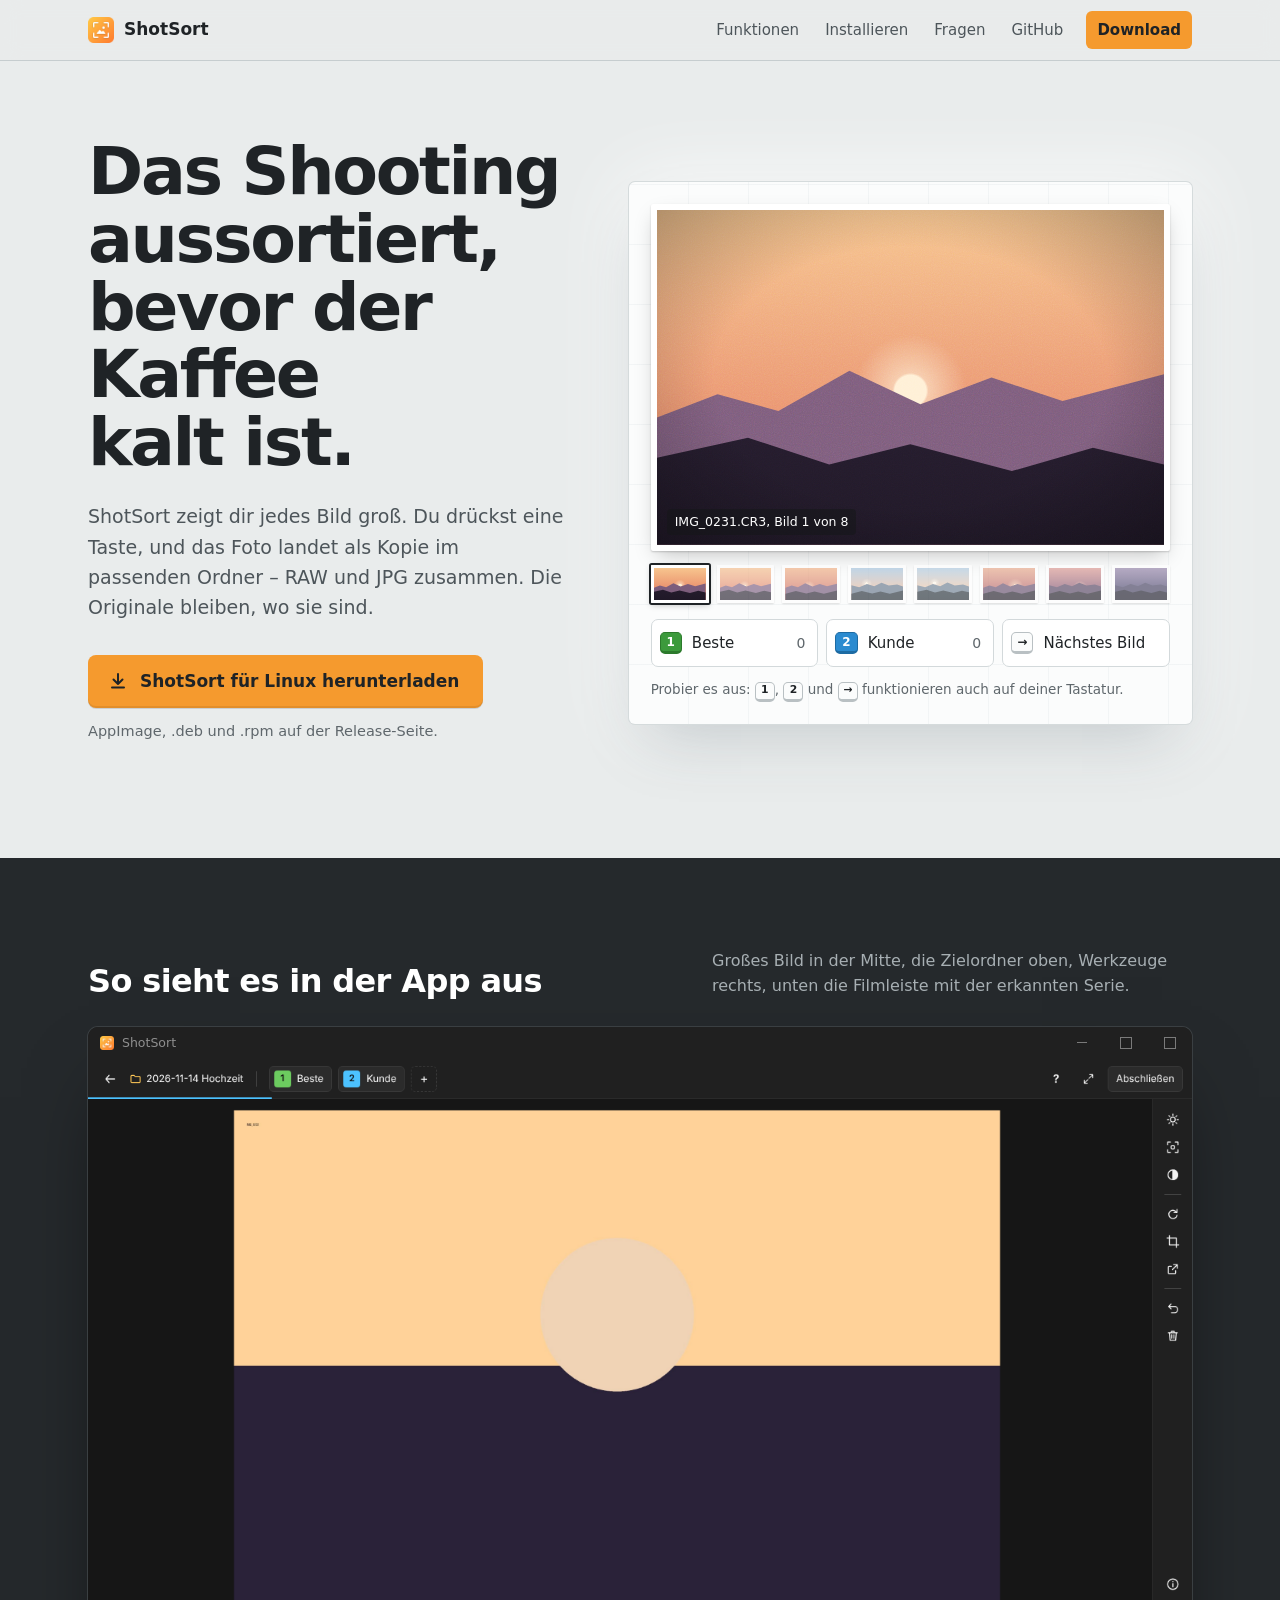
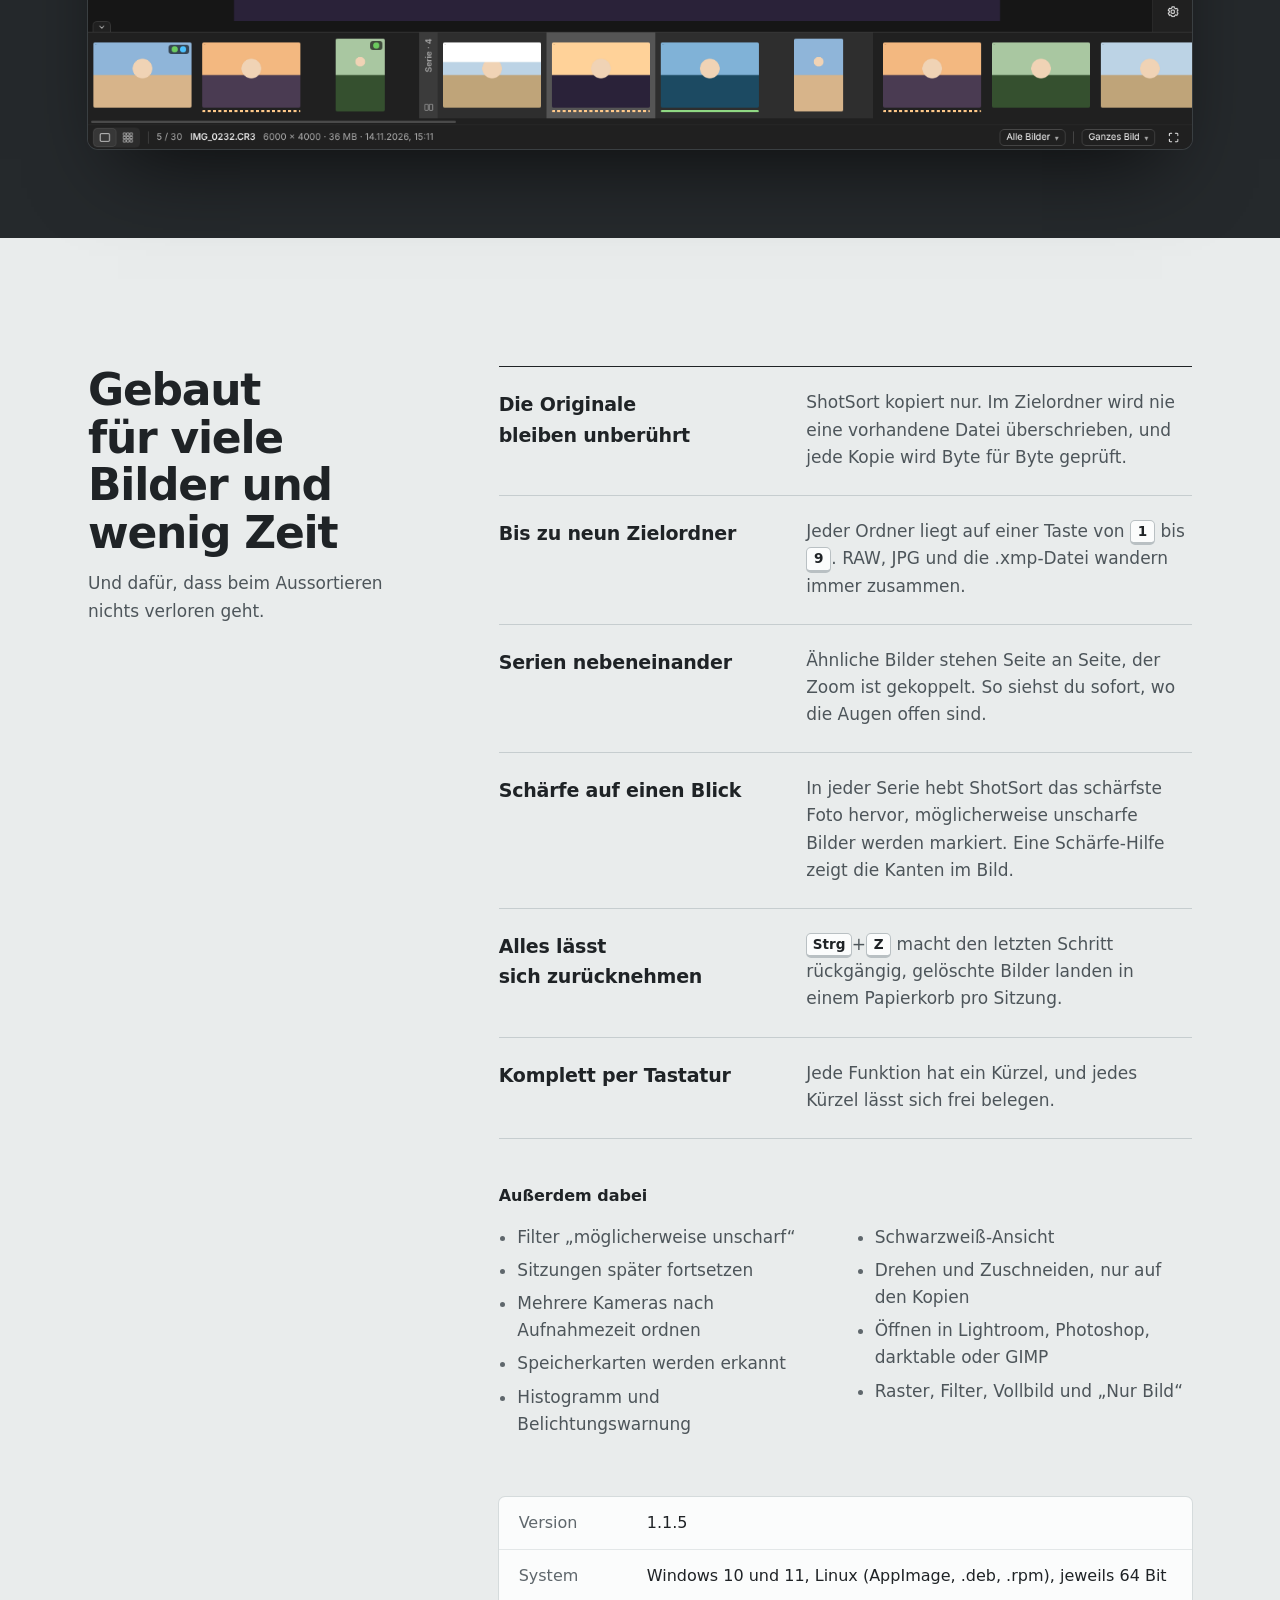
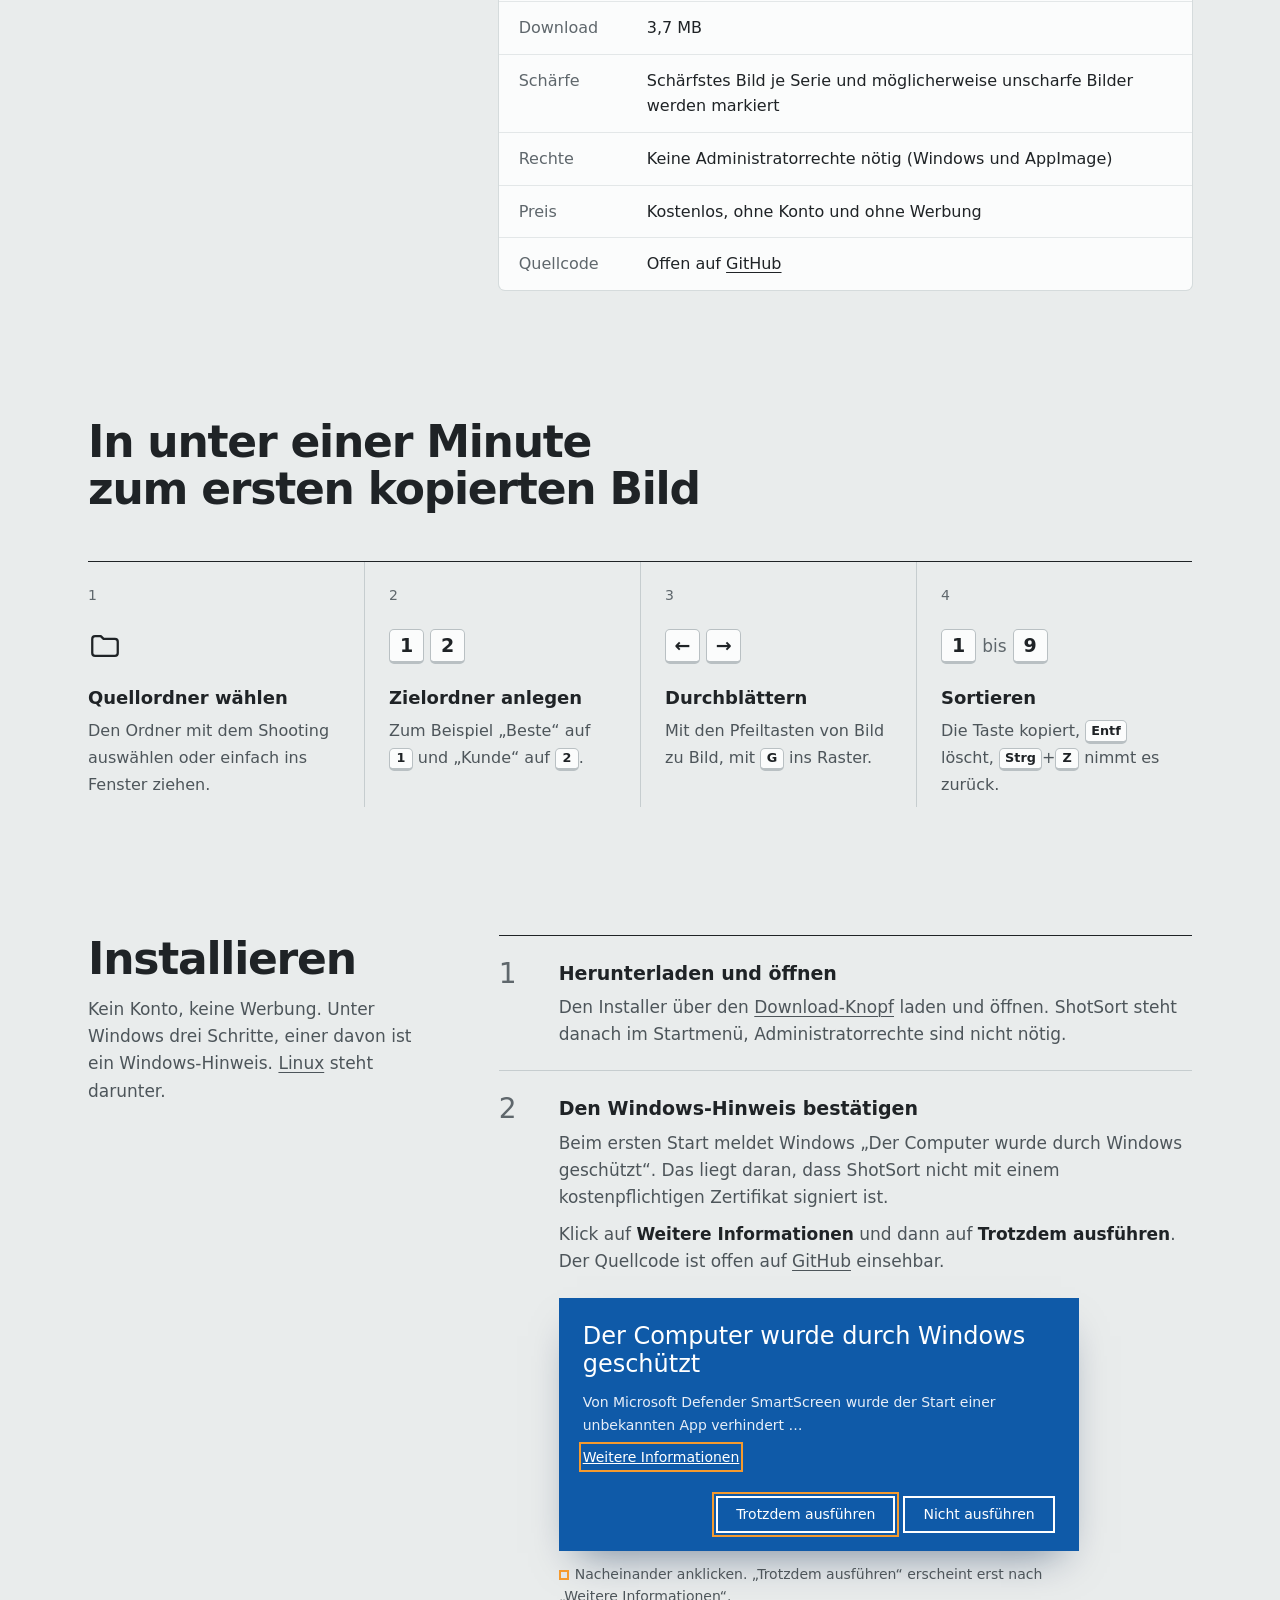
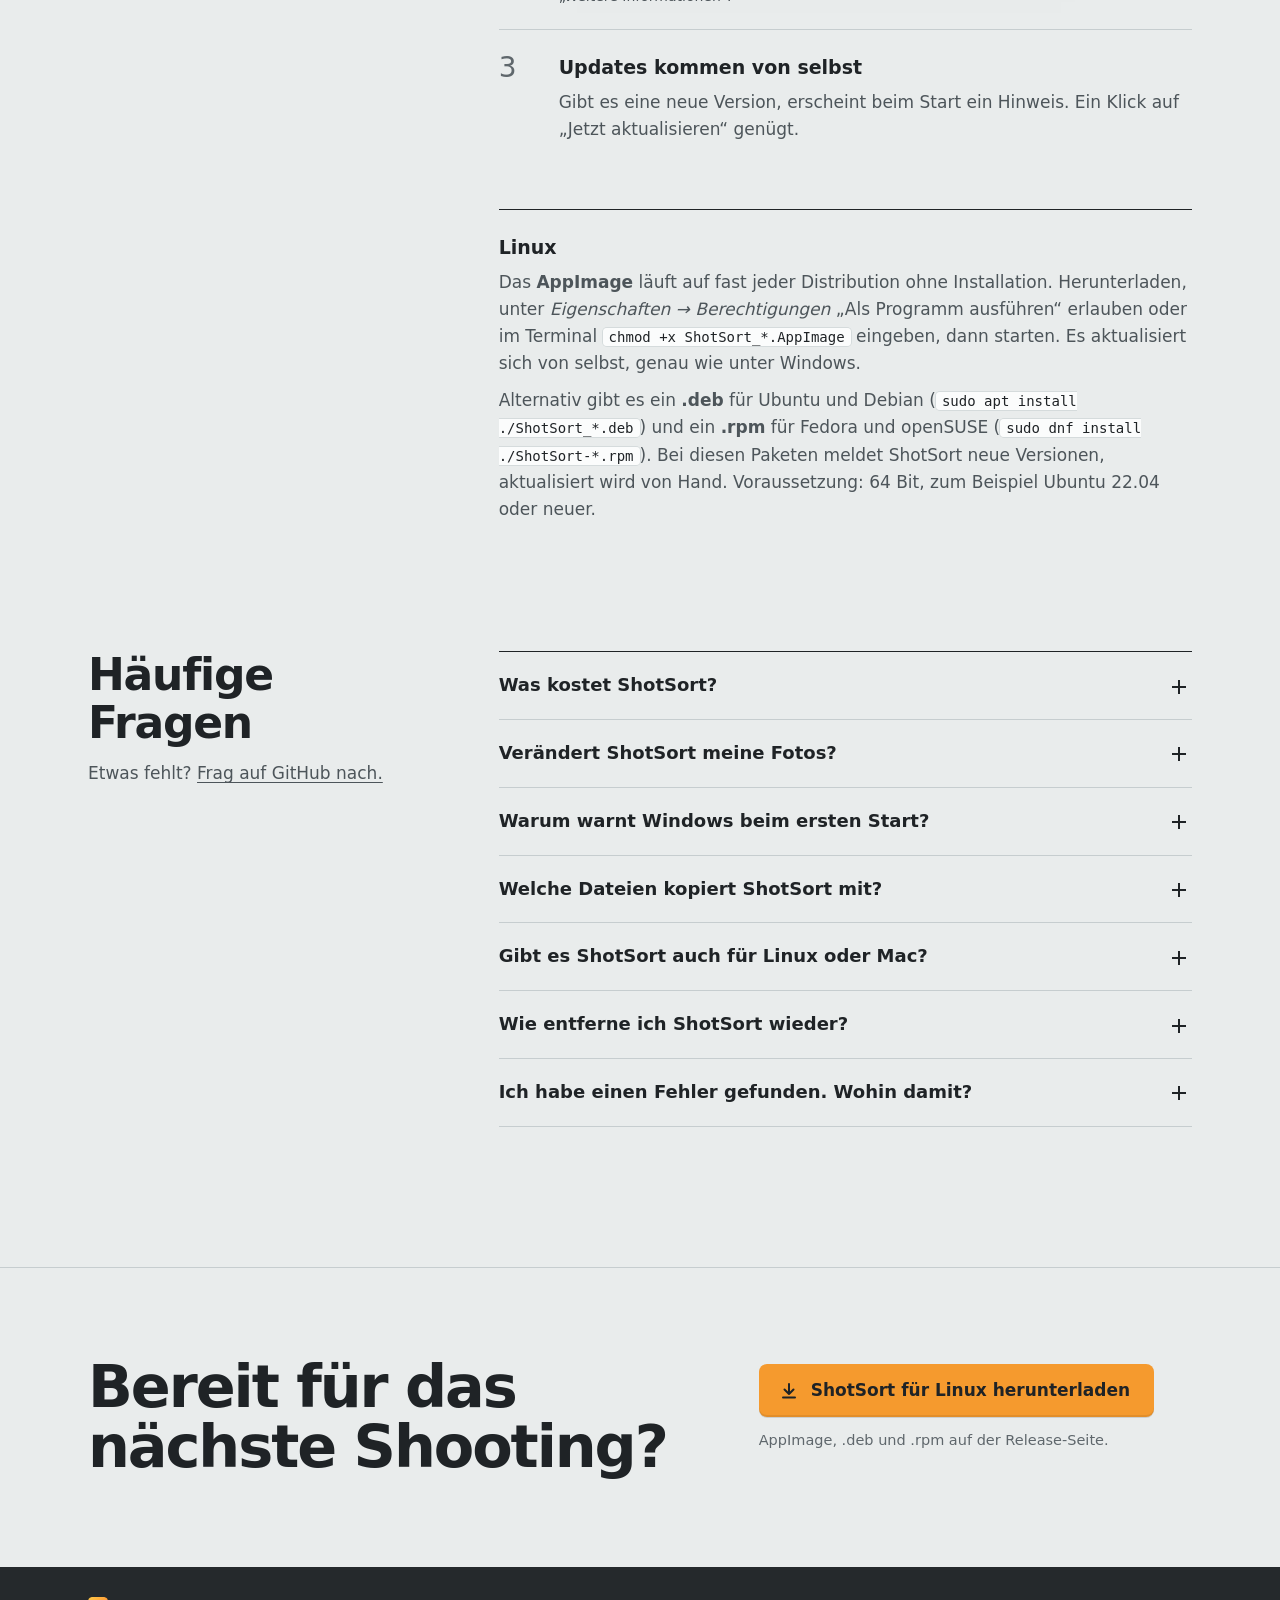
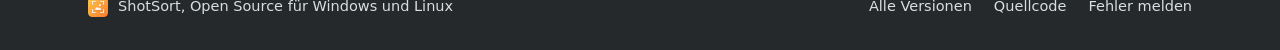
==== commit 4e2a3e03: "New design for index.html" ====
--- a/docs/index.html
+++ b/docs/index.html
@@ -9,196 +9,240 @@
 <meta property="og:description" content="Durchblättern, Taste drücken, fertig. RAW und JPG werden zusammen kopiert, die Originale bleiben unberührt.">
 <meta property="og:image" content="https://0prointer.github.io/shotsort/screenshot.png">
 <meta property="og:url" content="https://0prointer.github.io/shotsort/">
-<meta name="theme-color" content="#141414">
+<meta name="theme-color" content="#e9ecec">
 <link rel="icon" href="icon.png">
 <style>
 /*
-  VOICE   ruhig, präzise, wie ein gutes Werkzeug – keine Werbesprache
-  IDEA    Leuchtpult und Filmstreifen: Bilder ziehen vorbei, eine Taste entscheidet
-  PICTURE echtes App-Fenster oben, darunter eine Demo, die man mit 1 / 2 / → selbst bedienen kann
-  COLOUR  Anthrazit wie die App, Orange aus dem Icon, Grün und Blau wie die Zielordner-Tasten
-  TYPE    Segoe UI Variable (Windows-Systemschrift, lädt nichts von Google), Tasten als echte Tastenkappen
-  LAYOUT  zentrierter Einstieg, breites Fenster, dann wechselnde Bänder bis zum Footer
+  Idee: der Leuchttisch. Kühles Tageslichtgrau als Seite, die Demo ganz oben
+  ist ein beleuchtetes Pult mit gerahmten Bildern. Sonst bleibt alles ruhig:
+  eine Schrift (Segoe UI Variable, die Systemschrift des Zielsystems),
+  Graphit statt Schwarz, Orange nur als Fläche, Grün/Blau nur für die Ordner.
 */
 :root{
-  color-scheme:dark;
-  --bg:#141414;--bg2:#1a1a1a;--panel:#212121;--panel2:#2a2a2a;--line:#2f2f2f;
-  --text:#f3f3f3;--text2:#c8c8c8;--muted:#8e8e8e;
-  --orange:#F59A2E;--orange2:#FFB547;--ink:#1d1206;
-  --k1:#5cc35c;--k2:#3aa8f0;
-  --r:12px;
+  --paper:#e9ecec;
+  --paper2:#dfe3e3;
+  --light:#fbfcfc;
+  --ink:#1f2326;
+  --ink2:#4d555a;
+  --ink3:#5f676c;
+  --rule:#c6cdcf;
+  --orange:#f59a2e;
+  --orange-hi:#ffb24f;
+  --graphite:#25292c;
+  --k1:#3c9a3c;
+  --k2:#2b8bd0;
 }
 *{box-sizing:border-box;min-width:0}
-html{scroll-behavior:smooth;scroll-padding-top:76px;-webkit-text-size-adjust:100%}
-body{margin:0;background:var(--bg);color:var(--text);font:16.5px/1.6 "Segoe UI Variable Text","Segoe UI",system-ui,-apple-system,"Helvetica Neue",sans-serif;overflow-x:clip}
-a{color:inherit}
-img{max-width:100%}
-.wrap{max-width:1160px;margin:0 auto;padding:0 max(4vw,18px)}
-h1,h2,h3{font-family:"Segoe UI Variable Display","Segoe UI",system-ui,sans-serif;text-wrap:balance;margin:0}
-h2{font-size:clamp(28px,3.6vw,40px);line-height:1.1;letter-spacing:-.02em;font-weight:700}
-h3{font-size:17px;font-weight:650}
+html{scroll-behavior:smooth;scroll-padding-top:72px;-webkit-text-size-adjust:100%}
+body{margin:0;background:var(--paper);color:var(--ink);font:17px/1.6 "Segoe UI Variable Text","Segoe UI",system-ui,-apple-system,"Helvetica Neue",sans-serif;font-variant-numeric:tabular-nums;overflow-x:clip}
+h1,h2,h3{font-family:"Segoe UI Variable Display","Segoe UI",system-ui,-apple-system,sans-serif;margin:0;text-wrap:balance}
 p{margin:0}
-.sub{color:var(--text2);margin-top:12px;max-width:620px;font-size:17px}
-kbd{display:inline-grid;place-items:center;min-width:1.9em;height:1.9em;padding:0 .45em;font:600 .82em/1 "Segoe UI",system-ui,sans-serif;color:var(--text);background:linear-gradient(#3a3a3a,#2c2c2c);border:1px solid #474747;border-bottom-width:3px;border-radius:6px;vertical-align:.1em}
-:focus-visible{outline:2px solid var(--orange2);outline-offset:3px;border-radius:6px}
+a{color:inherit;text-decoration-thickness:1px;text-underline-offset:3px}
+img{max-width:100%;display:block}
+:focus-visible{outline:2px solid var(--ink);outline-offset:3px;border-radius:4px}
+.wrap{max-width:1200px;margin:0 auto;padding:0 clamp(20px,4vw,48px)}
+
+kbd{display:inline-grid;place-items:center;min-width:1.85em;height:1.85em;padding:0 .4em;font:600 .8em/1 "Segoe UI",system-ui,sans-serif;color:var(--ink);background:var(--light);border:1px solid #b9c0c3;border-bottom-width:3px;border-radius:5px;vertical-align:.08em}
 
 /* Kopf */
-header{position:sticky;top:0;z-index:20;background:rgba(20,20,20,.82);backdrop-filter:blur(12px);border-bottom:1px solid var(--line)}
-header .wrap{display:flex;align-items:center;gap:12px;height:60px}
-.brand{display:flex;align-items:center;gap:10px;text-decoration:none;font-weight:650;font-size:17px}
-.brand img{width:28px;height:28px}
-header nav{margin-left:auto;display:flex;align-items:center;gap:6px;font-size:14.5px}
-header nav a{color:var(--text2);text-decoration:none;padding:8px 10px;border-radius:8px}
-header nav a:hover{color:var(--text);background:var(--panel)}
-header nav .nav-dl{color:var(--ink);background:var(--orange);font-weight:650;margin-left:6px}
-header nav .nav-dl:hover{background:var(--orange2);color:var(--ink)}
+header{position:sticky;top:0;z-index:30;background:rgba(233,236,236,.9);backdrop-filter:blur(10px);border-bottom:1px solid var(--rule)}
+header .wrap{display:flex;align-items:center;height:60px;gap:16px}
+.brand{display:flex;align-items:center;gap:10px;font-weight:650;font-size:17px;text-decoration:none}
+.brand img{width:26px;height:26px}
+header nav{margin-left:auto;display:flex;align-items:center;gap:4px;font-size:15px}
+header nav a{text-decoration:none;color:var(--ink2);padding:7px 11px;border-radius:6px}
+header nav a:hover{color:var(--ink);background:var(--paper2)}
+header nav .nav-dl{color:var(--ink);background:var(--orange);font-weight:600;margin-left:8px}
+header nav .nav-dl:hover{background:var(--orange-hi)}
 
 /* Einstieg */
-.hero{text-align:center;padding-top:clamp(48px,8vw,96px);position:relative}
-.hero::before{content:"";position:absolute;inset:-60px 0 auto;height:520px;background:radial-gradient(ellipse 60% 70% at 50% 0,rgba(245,154,46,.16),transparent 70%);pointer-events:none}
-.hero .logo{width:76px;height:76px;position:relative}
-.hero h1{position:relative;margin:22px auto 0;font-size:clamp(36px,6vw,60px);line-height:1.05;letter-spacing:-.03em;font-weight:750;max-width:820px}
-.hero .lead{position:relative;margin:18px auto 0;max-width:640px;color:var(--text2);font-size:clamp(17px,1.6vw,19px)}
-.cta{position:relative;margin-top:32px;display:flex;flex-direction:column;align-items:center;gap:12px}
-.btn{display:inline-flex;align-items:center;gap:12px;min-height:52px;padding:14px 26px;border-radius:var(--r);background:linear-gradient(180deg,var(--orange2),var(--orange));color:var(--ink);font-weight:650;font-size:17px;text-decoration:none;box-shadow:0 10px 30px rgba(245,154,46,.25);transition:transform .15s,box-shadow .15s}
-.btn:hover{transform:translateY(-1px);box-shadow:0 14px 36px rgba(245,154,46,.33)}
+.hero{display:grid;grid-template-columns:minmax(0,11fr) minmax(0,13fr);gap:clamp(32px,5vw,72px);align-items:center;padding-top:clamp(40px,6vw,80px);padding-bottom:clamp(56px,7vw,96px)}
+.hero h1{font-size:clamp(40px,5.2vw,68px);line-height:1.02;letter-spacing:-.035em;font-weight:650}
+.hero .lead{margin-top:24px;font-size:clamp(17px,1.5vw,19px);color:var(--ink2);max-width:34em}
+.cta{margin-top:32px}
+.btn{display:inline-flex;align-items:center;gap:12px;min-height:52px;padding:13px 24px 13px 20px;border-radius:8px;background:var(--orange);color:var(--ink);font-weight:600;font-size:17px;text-decoration:none;box-shadow:0 1px 0 rgba(0,0,0,.12),inset 0 -2px 0 rgba(0,0,0,.08);max-width:100%}
+.btn:hover{background:var(--orange-hi)}
 .btn svg{width:20px;height:20px;flex:none}
-.btn{max-width:100%;text-align:center}
-.meta{color:var(--muted);font-size:14px;min-height:1.6em}
-.meta a{color:var(--text2)}
-.meta.other{margin-top:-6px}
-code{padding:1px 6px;border-radius:5px;background:var(--panel2);font:13.5px/1.5 Consolas,"DejaVu Sans Mono",monospace;color:var(--text)}
-.linux{margin-top:clamp(40px,6vw,64px);padding:26px;border:1px solid var(--line);border-radius:14px;background:var(--bg2);display:grid;grid-template-columns:minmax(0,1fr) minmax(0,1fr);gap:12px 40px}
-.linux h3{grid-column:1/-1;font-size:20px}
-.linux p{color:var(--text2)}
-.linux p+p{margin-top:8px}
-@media (max-width:960px){.linux{grid-template-columns:minmax(0,1fr)}}
-.trust{position:relative;list-style:none;margin:26px auto 0;padding:0;display:flex;flex-wrap:wrap;justify-content:center;gap:8px 22px;color:var(--text2);font-size:14.5px}
-.trust li{display:flex;align-items:center;gap:8px}
-.trust svg{width:16px;height:16px;color:var(--k1);flex:none}
-
-/* App-Fenster */
-.window{margin:clamp(40px,6vw,64px) auto 0;max-width:1160px;border-radius:14px;border:1px solid #333;background:#1b1b1b;box-shadow:0 40px 100px rgba(0,0,0,.6),0 0 0 1px rgba(255,255,255,.02) inset;overflow:hidden}
-.window .bar{display:flex;align-items:center;height:34px;padding:0 6px 0 14px;background:#202020;border-bottom:1px solid #2c2c2c;font-size:12.5px;color:var(--muted)}
+.meta{margin-top:12px;color:var(--ink3);font-size:14.5px;min-height:1.6em}
+.meta a{color:var(--ink2)}
+.meta.other{margin-top:2px}
+code{padding:1px 6px;border-radius:4px;background:var(--light);box-shadow:0 0 0 1px #d5dbdc;font:14px/1.5 Consolas,"DejaVu Sans Mono",monospace;color:var(--ink);overflow-wrap:anywhere}
+.linux{margin-top:44px;padding-top:22px;border-top:1px solid var(--ink)}
+.linux h3{font-size:19px;font-weight:600;margin-bottom:6px}
+.linux p{color:var(--ink2)}
+.linux p+p{margin-top:10px}
+.only-touch{display:none}
+@media (hover:none) and (pointer:coarse){.only-touch{display:inline}.no-touch{display:none}}
+
+/* Leuchtpult */
+.lightbox{position:relative;background:var(--light);border-radius:6px;padding:clamp(14px,2vw,22px);box-shadow:0 0 0 1px #d5dbdc,0 30px 60px -20px rgba(40,60,70,.25),0 0 80px rgba(255,255,255,.9);user-select:none}
+.lightbox::before{content:"";position:absolute;inset:0;border-radius:inherit;pointer-events:none;background:repeating-linear-gradient(90deg,transparent 0 59px,rgba(140,160,170,.08) 59px 60px),repeating-linear-gradient(0deg,transparent 0 59px,rgba(140,160,170,.08) 59px 60px)}
+.view{position:relative;aspect-ratio:3/2;border:6px solid #fff;border-radius:2px;box-shadow:0 1px 2px rgba(0,0,0,.18),0 8px 20px -6px rgba(0,0,0,.25);overflow:hidden;background:#333}
+.view .photo{position:absolute;inset:0}
+.tag{position:absolute;left:10px;bottom:10px;font-size:12.5px;color:#fff;background:rgba(20,22,24,.55);padding:3px 8px;border-radius:4px}
+.stamp{position:absolute;right:10px;top:10px;display:flex;gap:6px}
+.stamp b{min-width:26px;height:26px;border-radius:5px;display:grid;place-items:center;font-size:13px;color:#fff;padding:0 6px;box-shadow:0 1px 3px rgba(0,0,0,.3)}
+.toast{position:absolute;left:50%;top:14px;transform:translate(-50%,-6px);opacity:0;background:rgba(25,28,30,.9);color:#fff;padding:6px 14px;border-radius:6px;font-size:14px;white-space:nowrap;transition:opacity .18s,transform .18s}
+.toast.on{opacity:1;transform:translate(-50%,0)}
+
+.strip{position:relative;display:grid;grid-template-columns:repeat(8,minmax(0,1fr));gap:8px;margin-top:14px}
+.frame{position:relative;aspect-ratio:3/2;border:3px solid #fff;border-radius:1px;box-shadow:0 1px 2px rgba(0,0,0,.2);overflow:hidden;cursor:pointer;opacity:.62;transition:opacity .15s}
+.frame:hover{opacity:.85}
+.frame.cur{opacity:1;box-shadow:0 0 0 2px var(--ink),0 2px 6px rgba(0,0,0,.25)}
+.frame i{position:absolute;left:0;right:0;bottom:0;height:4px}
+.frame.c1 i{background:var(--k1)}
+.frame.c2 i{background:var(--k2)}
+.frame.c12 i{background:linear-gradient(90deg,var(--k1) 50%,var(--k2) 50%)}
+
+.keys{position:relative;display:grid;grid-template-columns:repeat(3,minmax(0,1fr));gap:8px;margin-top:16px}
+.key{display:flex;align-items:center;gap:10px;min-height:48px;padding:6px 12px 6px 8px;background:#fff;border:1px solid #d3d9db;border-radius:7px;color:var(--ink);font:inherit;font-size:15px;cursor:pointer;text-align:left}
+.key:hover{border-color:#aeb7ba}
+.key.hit{transform:translateY(1px);background:var(--paper)}
+.key kbd{flex:none}
+.key[data-k="1"] kbd{background:var(--k1);border-color:#2c7a2c;color:#fff}
+.key[data-k="2"] kbd{background:var(--k2);border-color:#1d6ba3;color:#fff}
+.key span{flex:1;overflow:hidden;text-overflow:ellipsis;white-space:nowrap}
+.key em{font-style:normal;color:var(--ink3);font-size:14px}
+.lb-note{position:relative;margin-top:12px;font-size:13.5px;color:var(--ink3)}
+
+/* Bildschirmfoto */
+.shot{background:var(--graphite);color:#d9dee0;padding:clamp(48px,7vw,96px) 0}
+.shot-head{display:flex;flex-wrap:wrap;justify-content:space-between;align-items:end;gap:12px 40px;margin-bottom:28px}
+.shot-head h2{font-size:clamp(24px,2.6vw,32px);font-weight:600;letter-spacing:-.02em;color:#fff}
+.shot-head p{color:#a7afb3;max-width:30em;font-size:16px}
+.window{margin:0;border-radius:10px;overflow:hidden;background:#1b1b1b;box-shadow:0 0 0 1px #3a3f42,0 40px 80px -30px rgba(0,0,0,.7)}
+.window .bar{display:flex;align-items:center;height:32px;padding:0 0 0 12px;background:#202020;font-size:12.5px;color:#8f8f8f}
 .window .bar img{width:14px;height:14px;margin-right:8px}
 .window .ctl{margin-left:auto;display:flex}
-.window .ctl i{width:40px;height:34px;display:grid;place-items:center}
-.window .ctl i::before{content:"";width:10px;height:10px;border:1px solid #777;border-radius:1px}
+.window .ctl i{width:44px;height:32px;display:grid;place-items:center}
+.window .ctl i::before{content:"";width:10px;height:10px;border:1px solid #7a7a7a}
 .window .ctl i:first-child::before{height:0;border-width:1px 0 0}
-.window>img{display:block;width:100%;height:auto}
-.caption{text-align:center;color:var(--muted);font-size:14px;margin-top:14px}
-
-section{padding:clamp(72px,10vw,120px) 0 0}
-
-/* Demo */
-.demo{display:grid;grid-template-columns:minmax(0,5fr) minmax(0,6fr);gap:clamp(28px,5vw,64px);align-items:center}
-.demo .copy p+p{margin-top:14px}
-.demo .copy .hint{margin-top:22px;color:var(--muted);font-size:14.5px}
-.stage{background:var(--bg2);border:1px solid var(--line);border-radius:16px;padding:16px;user-select:none}
-.view{position:relative;aspect-ratio:3/2;border-radius:8px;overflow:hidden}
-.photo{--sky:#f9c98a;--ground:#3a2d48;--sun:#ffe2bf;--h:58%;--sx:50%;--ss:22%;background:linear-gradient(var(--sky) 0 var(--h),var(--ground) var(--h));position:relative;overflow:hidden}
-.photo::after{content:"";position:absolute;left:var(--sx);top:var(--h);width:var(--ss);aspect-ratio:1;border-radius:50%;background:var(--sun);transform:translate(-50%,-62%);box-shadow:0 0 40px color-mix(in srgb,var(--sun) 60%,transparent)}
-.view .photo{position:absolute;inset:0;transition:opacity .25s}
-.view .tag{position:absolute;left:10px;top:10px;font-size:12px;color:#fff;background:rgba(0,0,0,.45);padding:3px 8px;border-radius:6px;font-variant-numeric:tabular-nums}
-.view .stamp{position:absolute;right:10px;top:10px;display:flex;gap:6px}
-.view .stamp b{width:22px;height:22px;border-radius:6px;display:grid;place-items:center;font-size:12px;color:#0e0e0e}
-.toast{position:absolute;left:50%;bottom:14px;transform:translate(-50%,8px);opacity:0;background:rgba(18,18,18,.88);border:1px solid #3a3a3a;padding:7px 14px;border-radius:999px;font-size:14px;white-space:nowrap;transition:.2s}
-.toast.on{opacity:1;transform:translate(-50%,0)}
-.strip{display:flex;gap:6px;margin-top:10px;overflow:hidden}
-.strip .photo{flex:1 0 0;aspect-ratio:3/2;border-radius:4px;opacity:.45;transition:opacity .2s,outline-color .2s;outline:2px solid transparent;outline-offset:1px}
-.strip .photo.cur{opacity:1;outline-color:var(--orange)}
-.strip .photo.c1{box-shadow:inset 0 -3px var(--k1)}
-.strip .photo.c2{box-shadow:inset 0 -3px var(--k2)}
-.keys{display:grid;grid-template-columns:repeat(3,minmax(0,1fr));gap:10px;margin-top:14px}
-.key{display:flex;align-items:center;gap:10px;min-height:52px;padding:8px 12px;background:var(--panel);border:1px solid var(--line);border-radius:10px;color:var(--text);font:inherit;font-size:15px;cursor:pointer;text-align:left;transition:background .15s,transform .1s}
-.key:hover{background:var(--panel2)}
-.key.hit{transform:translateY(2px);background:var(--panel2)}
-.key kbd{flex:none}
-.key[data-k="1"] kbd{background:var(--k1);border-color:#3e9a3e;color:#0d200d}
-.key[data-k="2"] kbd{background:var(--k2);border-color:#2a7fb8;color:#06182a}
-.key span{flex:1;overflow:hidden;text-overflow:ellipsis;white-space:nowrap}
-.key em{font-style:normal;color:var(--muted);font-variant-numeric:tabular-nums;font-size:14px}
-.demo-note{margin-top:10px;font-size:13px;color:var(--muted);text-align:center}
+.window>img{width:100%;height:auto}
+
+/* Abschnitte */
+section{padding-top:clamp(72px,10vw,128px)}
+.split{display:grid;grid-template-columns:minmax(0,4fr) minmax(0,8fr);gap:clamp(28px,5vw,80px)}
+.split>.head{align-self:start;position:sticky;top:96px}
+h2{font-size:clamp(30px,3.6vw,44px);line-height:1.08;letter-spacing:-.028em;font-weight:650}
+.head p{margin-top:14px;color:var(--ink2);max-width:22em}
 
 /* Funktionen */
-.feat{display:grid;grid-template-columns:repeat(3,minmax(0,1fr));gap:16px;margin-top:44px}
-.f{background:var(--bg2);border:1px solid var(--line);border-radius:14px;padding:24px 24px 22px}
-.f .ic{width:44px;height:44px;border-radius:11px;display:grid;place-items:center;background:rgba(245,154,46,.12);color:var(--orange2);margin-bottom:18px}
-.f .ic svg{width:22px;height:22px}
-.f h3{font-size:18px;margin-bottom:6px}
-.f p{color:var(--text2);font-size:15.5px}
-.more-h{margin:40px 0 16px;padding:0 0 0 24px;font-size:15px;font-weight:600;color:var(--muted)}
-.chips{list-style:none;margin:0;padding:0;display:grid;grid-template-columns:repeat(3,minmax(0,1fr));gap:12px 16px}
-.chips li{display:flex;align-items:flex-start;gap:10px;font-size:15.5px;color:var(--text2);padding-left:24px}
-.chips li svg{width:16px;height:16px;flex:none;margin-top:4px;color:var(--muted)}
+.features{list-style:none;margin:0;padding:0;border-top:1px solid var(--ink)}
+.features li{display:grid;grid-template-columns:minmax(0,5fr) minmax(0,7fr);gap:8px 32px;padding:22px 0 24px;border-bottom:1px solid var(--rule)}
+.features h3{font-size:19px;font-weight:600;letter-spacing:-.01em}
+.features p{color:var(--ink2)}
+.also{margin-top:44px}
+.also h3{font-size:16px;font-weight:600;margin-bottom:12px}
+.also ul{margin:0;padding:0 0 0 1.1em;columns:2;column-gap:40px;color:var(--ink2)}
+.also li{break-inside:avoid;padding:3px 0}
+.also li::marker{color:var(--ink3)}
+
+.specs{margin:56px 0 0;display:grid;grid-template-columns:max-content minmax(0,1fr);background:var(--light);border-radius:6px;box-shadow:0 0 0 1px #d5dbdc;font-size:16px}
+.specs dt,.specs dd{margin:0;padding:13px 20px;border-bottom:1px solid #e3e7e8}
+.specs dt{color:var(--ink3);padding-right:28px}
+.specs dt:last-of-type,.specs dd:last-of-type{border-bottom:0}
+.specs-cap{margin-top:12px;font-size:14px;color:var(--ink3)}
 
 /* Ablauf */
-.flow{list-style:none;margin:44px 0 0;padding:0;display:grid;grid-template-columns:repeat(4,minmax(0,1fr));gap:16px;counter-reset:s}
-.flow li{position:relative;background:var(--bg2);border:1px solid var(--line);border-radius:var(--r);padding:22px 20px 20px}
-.flow .cap{display:flex;gap:6px;height:40px;align-items:center;margin-bottom:14px}
-.flow .cap kbd{font-size:16px}
-.flow .cap .ic{width:38px;height:38px;border-radius:8px;display:grid;place-items:center;background:var(--panel2);border:1px solid #3a3a3a}
-.flow .cap .ic svg{width:20px;height:20px;color:var(--orange2)}
-.flow b{display:block;font-size:17px;margin-bottom:4px}
-.flow span{color:var(--text2);font-size:15.5px}
+.flow{list-style:none;margin:48px 0 0;padding:0;display:grid;grid-template-columns:repeat(4,minmax(0,1fr));counter-reset:s;border-top:1px solid var(--ink)}
+.flow li{counter-increment:s;padding:22px 24px 8px 0;position:relative}
+.flow li+li{padding-left:24px;border-left:1px solid var(--rule)}
+.flow li::before{content:counter(s);display:block;font-size:14px;color:var(--ink3);margin-bottom:18px}
+.flow .cap{display:flex;align-items:center;gap:6px;height:44px;margin-bottom:16px}
+.flow .cap kbd{font-size:19px}
+.flow .cap .dash{color:var(--ink3)}
+.flow .cap svg{width:34px;height:34px;color:var(--ink)}
+.flow b{display:block;font-size:18px;font-weight:600;margin-bottom:4px}
+.flow span.t{color:var(--ink2);font-size:16px}
 
 /* Installieren */
-.install{display:grid;grid-template-columns:minmax(0,1fr) minmax(0,1fr);gap:clamp(24px,4vw,56px);margin-top:44px;align-items:start}
-.steps{list-style:none;margin:0;padding:0;display:grid;gap:26px}
-.steps li{display:grid;grid-template-columns:40px minmax(0,1fr);gap:16px}
-.steps .n{width:40px;height:40px;border-radius:50%;display:grid;place-items:center;background:var(--panel);border:1px solid #3a3a3a;font-weight:700;color:var(--orange2)}
-.steps b{display:block;font-size:17px;margin:7px 0 4px}
-.steps p{color:var(--text2)}
-.steps p+p{margin-top:8px}
-.smart{background:#0f5aa8;background:linear-gradient(#1462b3,#0d4f96);border-radius:10px;padding:26px 26px 20px;color:#fff;box-shadow:0 24px 60px rgba(0,0,0,.5);font-family:"Segoe UI",system-ui,sans-serif}
-.smart h4{margin:0 0 14px;font-size:clamp(20px,2.4vw,26px);font-weight:300;line-height:1.2}
-.smart p{font-size:14px;opacity:.92}
-.smart .more{display:inline-block;margin-top:12px;font-size:14px;text-decoration:underline;outline:2px dashed var(--orange2);outline-offset:4px;border-radius:2px}
-.smart .row{display:flex;justify-content:flex-end;gap:8px;margin-top:28px;flex-wrap:wrap}
-.smart .row span{border:2px solid #fff;padding:6px 18px;font-size:14px}
-.smart .row .go{outline:2px dashed var(--orange2);outline-offset:4px}
-.smart-cap{margin-top:12px;font-size:13.5px;color:var(--muted)}
+.steps{list-style:none;margin:0;padding:0;counter-reset:i}
+.steps li{counter-increment:i;display:grid;grid-template-columns:44px minmax(0,1fr);gap:4px 16px;padding:22px 0;border-top:1px solid var(--rule)}
+.steps li:first-child{border-top-color:var(--ink)}
+.steps li::before{content:counter(i);font-size:28px;line-height:1;font-weight:300;color:var(--ink3);padding-top:2px}
+.steps h3{font-size:19px;font-weight:600;margin-bottom:6px}
+.steps p{color:var(--ink2)}
+.steps p+p{margin-top:10px}
+.steps strong{color:var(--ink);font-weight:600}
+.smart-wrap{margin-top:22px;max-width:520px}
+.smart{background:#0f5aa8;color:#fff;padding:24px 24px 18px;font-family:"Segoe UI",system-ui,sans-serif;box-shadow:0 20px 40px -18px rgba(0,30,70,.5)}
+.smart h4{margin:0 0 12px;font-size:clamp(19px,2.2vw,24px);font-weight:300;line-height:1.2}
+.smart p{font-size:14px;color:#e6eef8}
+.smart .more{display:inline-block;margin-top:10px;font-size:14px;text-decoration:underline;box-shadow:0 0 0 2px #0f5aa8,0 0 0 4px var(--orange)}
+.smart .row{display:flex;justify-content:flex-end;gap:8px;margin-top:26px;flex-wrap:wrap}
+.smart .row span{border:2px solid #fff;padding:5px 18px;font-size:14px}
+.smart .row .go{box-shadow:0 0 0 2px #0f5aa8,0 0 0 4px var(--orange)}
+.smart-cap{margin-top:12px;font-size:14px;color:var(--ink3)}
+.smart-cap b{display:inline-block;width:10px;height:10px;border:2px solid var(--orange);margin-right:6px;vertical-align:-1px}
 
 /* Fragen */
-.faq{margin-top:36px;max-width:820px;border-top:1px solid var(--line)}
-.faq details{border-bottom:1px solid var(--line)}
-.faq summary{list-style:none;cursor:pointer;padding:20px 40px 20px 0;font-size:17.5px;font-weight:600;position:relative}
+.faq{border-top:1px solid var(--ink)}
+.faq details{border-bottom:1px solid var(--rule)}
+.faq summary{list-style:none;cursor:pointer;padding:19px 44px 19px 0;font-size:18px;font-weight:600;position:relative}
 .faq summary::-webkit-details-marker{display:none}
-.faq summary::after{content:"";position:absolute;right:8px;top:50%;width:10px;height:10px;border:solid var(--text2);border-width:0 2px 2px 0;transform:translateY(-70%) rotate(45deg);transition:transform .2s}
-.faq details[open] summary::after{transform:translateY(-30%) rotate(-135deg)}
-.faq details p{color:var(--text2);padding:0 0 22px;max-width:700px}
+.faq summary::after{content:"";position:absolute;right:6px;top:50%;width:14px;height:2px;background:var(--ink);box-shadow:none}
+.faq summary::before{content:"";position:absolute;right:12px;top:50%;margin-top:-6px;width:2px;height:14px;background:var(--ink);transition:transform .2s}
+.faq details[open] summary::before{transform:scaleY(0)}
+.faq summary:hover{color:var(--ink2)}
+.faq details p{color:var(--ink2);padding:0 0 22px;max-width:36em}
 
 /* Schluss */
-.final{margin-top:clamp(72px,10vw,120px);background:linear-gradient(180deg,#1c1712,#141414);border-top:1px solid #33281b}
-.final .wrap{text-align:center;padding-top:clamp(56px,8vw,96px);padding-bottom:clamp(56px,8vw,96px)}
-.final img{width:64px;height:64px}
-.final h2{margin-top:18px}
-.final .sub{margin:12px auto 0}
-footer{border-top:1px solid var(--line);color:var(--muted);font-size:14px}
-footer .wrap{display:flex;flex-wrap:wrap;gap:10px 28px;justify-content:space-between;align-items:center;padding-top:28px;padding-bottom:36px}
-footer nav{display:flex;flex-wrap:wrap;gap:6px 20px}
-footer a{color:var(--text2);text-decoration:none}
-footer a:hover{color:var(--text);text-decoration:underline}
-
-@media (max-width:960px){
-  .demo,.install{grid-template-columns:minmax(0,1fr)}
-  .feat{grid-template-columns:repeat(2,minmax(0,1fr))}
-  .chips{grid-template-columns:repeat(2,minmax(0,1fr))}
+.final{margin-top:clamp(80px,11vw,140px);border-top:1px solid var(--rule)}
+.final .wrap{display:grid;grid-template-columns:minmax(0,7fr) minmax(0,5fr);gap:32px 64px;align-items:end;padding-top:clamp(56px,7vw,96px);padding-bottom:clamp(56px,7vw,96px)}
+.final h2{font-size:clamp(34px,4.6vw,60px);line-height:1.02;letter-spacing:-.035em}
+.final .cta{margin-top:0}
+footer{background:var(--graphite);color:#a7afb3;font-size:14.5px}
+footer .wrap{display:flex;flex-wrap:wrap;justify-content:space-between;gap:12px 32px;padding-top:28px;padding-bottom:32px}
+footer .who{display:flex;align-items:center;gap:10px;color:#d9dee0}
+footer .who img{width:20px;height:20px}
+footer nav{display:flex;flex-wrap:wrap;gap:6px 22px}
+footer a{color:#d9dee0;text-decoration:none}
+footer a:hover{text-decoration:underline}
+footer :focus-visible{outline-color:#fff}
+
+/* Motive für die Demo: Landschaften aus Verläufen, mit Korn */
+.photo{
+  --sky1:#f7c58e;--sky2:#e98d6b;--sun:#fff0d6;--sx:50%;--sy:52%;--ss:16%;
+  --far:#7d5d7c;--near:#2e2338;
+  background:
+    radial-gradient(circle at var(--sx) var(--sy),var(--sun) 0 calc(var(--ss)*.28),color-mix(in srgb,var(--sun) 55%,transparent) calc(var(--ss)*.32),transparent var(--ss)),
+    linear-gradient(var(--sky1),var(--sky2) 70%);
+  position:relative;overflow:hidden;
+}
+.photo::before,.photo::after{content:"";position:absolute;inset:0}
+.photo::before{background:var(--far);clip-path:var(--r1,polygon(0 62%,12% 55%,24% 60%,38% 48%,52% 58%,66% 50%,80% 57%,100% 49%,100% 100%,0 100%))}
+.photo::after{background:linear-gradient(var(--near),color-mix(in srgb,var(--near) 70%,#000));clip-path:var(--r2,polygon(0 74%,18% 68%,34% 76%,50% 70%,70% 78%,86% 71%,100% 76%,100% 100%,0 100%))}
+.grain{position:absolute;inset:0;pointer-events:none;opacity:.22;mix-blend-mode:overlay;background-image:url("data:image/svg+xml,%3Csvg xmlns='http://www.w3.org/2000/svg' width='160' height='160'%3E%3Cfilter id='n'%3E%3CfeTurbulence type='fractalNoise' baseFrequency='.9' numOctaves='2' stitchTiles='stitch'/%3E%3C/filter%3E%3Crect width='100%25' height='100%25' filter='url(%23n)'/%3E%3C/svg%3E")}
+.vignette{position:absolute;inset:0;pointer-events:none;background:radial-gradient(ellipse at center,transparent 55%,rgba(0,0,0,.28))}
+
+/* Anpassungen */
+@media (max-width:1000px){
+  .hero{grid-template-columns:minmax(0,1fr)}
+  .hero .copy{max-width:640px}
+  .split{grid-template-columns:minmax(0,1fr)}
+  .split>.head{position:static}
   .flow{grid-template-columns:repeat(2,minmax(0,1fr))}
+  .flow li:nth-child(3){padding-left:0;border-left:0}
+  .flow li:nth-child(n+3){border-top:1px solid var(--rule);margin-top:16px}
+  .final .wrap{grid-template-columns:minmax(0,1fr)}
 }
-@media (max-width:700px){
-  header nav a:not(.nav-dl):not(.keep){display:none}
+@media (max-width:720px){
+  header nav a:not(.nav-dl){display:none}
+  .features li{grid-template-columns:minmax(0,1fr)}
+  .also ul{columns:1}
+  .smart-wrap{margin-left:0}
+  .strip{grid-template-columns:repeat(4,minmax(0,1fr))}
 }
 @media (max-width:520px){
+  .keys{grid-template-columns:minmax(0,1fr)}
   .flow{grid-template-columns:minmax(0,1fr)}
-  .keys{grid-template-columns:minmax(0,1fr)}
-  .feat{grid-template-columns:minmax(0,1fr)}
-  .chips{grid-template-columns:minmax(0,1fr)}
-  .chips li,.more-h{padding-left:0}
-  .f{display:grid;grid-template-columns:44px minmax(0,1fr);gap:0 16px;padding:20px}
-  .f .ic{grid-row:span 2;margin:0}
+  .flow li,.flow li+li{padding-left:0;border-left:0}
+  .flow li+li{border-top:1px solid var(--rule);margin-top:8px}
+  .specs{grid-template-columns:minmax(0,1fr)}
+  .specs dt{padding-bottom:0;border-bottom:0}
+  .specs dd{padding-top:2px}
   .window .bar{display:none}
-  .btn{font-size:16px;padding:14px 20px}
+  .btn{width:100%;justify-content:center;font-size:16px}
 }
 @media (prefers-reduced-motion:reduce){
   html{scroll-behavior:auto}
@@ -223,86 +267,92 @@
 
 <main>
   <div class="wrap hero" id="download">
-    <img class="logo" src="icon.png" alt="">
-    <h1>Das Shooting aussortiert, bevor der Kaffee kalt ist.</h1>
-    <p class="lead">ShotSort zeigt dir jedes Bild groß, du drückst eine Taste – und das Foto landet als Kopie im passenden Ordner. RAW und JPG zusammen, die Originale bleiben unberührt.</p>
-
-    <div class="cta">
-      <!-- Ohne Verbindung zu GitHub bleibt der feste Link; das Skript unten setzt die neueste Datei ein -->
-      <a class="btn" data-dl href="https://github.com/0prointer/shotsort/releases/download/v1.1.5/ShotSort_1.1.5_x64-setup.exe">
-        <svg viewBox="0 0 20 20" fill="none" stroke="currentColor" stroke-width="2" stroke-linecap="round" stroke-linejoin="round" aria-hidden="true"><path d="M10 3v10M5.5 8.5 10 13l4.5-4.5M4 16.5h12"/></svg>
-        <span data-dl-text>ShotSort 1.1.5 für Windows herunterladen</span>
-      </a>
-      <div class="meta" data-dl-meta>Windows 10 und 11 · 3,7 MB · veröffentlicht am 27. November 2026 · <a href="https://github.com/0prointer/shotsort/releases/tag/v1.1.5">Was ist neu?</a></div>
-      <div class="meta other" data-dl-other></div>
-    </div>
-
-    <ul class="trust">
-      <li><svg viewBox="0 0 16 16" fill="none" stroke="currentColor" stroke-width="2" stroke-linecap="round" stroke-linejoin="round" aria-hidden="true"><path d="m3 8.5 3 3 7-7"/></svg>Kostenlos und Open Source</li>
-      <li><svg viewBox="0 0 16 16" fill="none" stroke="currentColor" stroke-width="2" stroke-linecap="round" stroke-linejoin="round" aria-hidden="true"><path d="m3 8.5 3 3 7-7"/></svg>Keine Administratorrechte</li>
-      <li><svg viewBox="0 0 16 16" fill="none" stroke="currentColor" stroke-width="2" stroke-linecap="round" stroke-linejoin="round" aria-hidden="true"><path d="m3 8.5 3 3 7-7"/></svg>Kein Konto, keine Werbung</li>
-    </ul>
+    <div class="copy">
+      <h1>Das Shooting aussortiert, bevor der Kaffee kalt ist.</h1>
+      <p class="lead">ShotSort zeigt dir jedes Bild groß. Du drückst eine Taste, und das Foto landet als Kopie im passenden Ordner – RAW und JPG zusammen. Die Originale bleiben, wo sie sind.</p>
+      <div class="cta">
+        <!-- Ohne Verbindung zu GitHub bleibt der feste Link; das Skript unten setzt die neueste Datei ein -->
+        <a class="btn" data-dl href="https://github.com/0prointer/shotsort/releases/download/v1.1.5/ShotSort_1.1.5_x64-setup.exe">
+          <svg viewBox="0 0 20 20" fill="none" stroke="currentColor" stroke-width="2" stroke-linecap="round" stroke-linejoin="round" aria-hidden="true"><path d="M10 3v10M5.5 8.5 10 13l4.5-4.5M4 16.5h12"/></svg>
+          <span data-dl-text>ShotSort 1.1.5 für Windows herunterladen</span>
+        </a>
+        <p class="meta" data-dl-meta>Für Windows 10 und 11, 3,7 MB, erschienen am 27. November 2026. <a href="https://github.com/0prointer/shotsort/releases/tag/v1.1.5">Was ist neu?</a></p>
+        <p class="meta other" data-dl-other></p>
+      </div>
+    </div>
+
+    <div class="lightbox" id="demo" role="group" aria-label="Ausprobieren: Bilder mit den Tasten 1 und 2 in Ordner sortieren">
+      <div class="view">
+        <div class="photo" id="big"></div>
+        <div class="grain"></div><div class="vignette"></div>
+        <span class="tag" id="tag">IMG_0231.CR3, Bild 1 von 8</span>
+        <span class="stamp" id="stamp"></span>
+        <span class="toast" id="toast" role="status" aria-live="polite"></span>
+      </div>
+      <div class="strip" id="strip"></div>
+      <div class="keys">
+        <button class="key" data-k="1" type="button"><kbd>1</kbd><span>Beste</span><em id="n1">0</em></button>
+        <button class="key" data-k="2" type="button"><kbd>2</kbd><span>Kunde</span><em id="n2">0</em></button>
+        <button class="key" data-k="next" type="button"><kbd>→</kbd><span>Nächstes Bild</span><em></em></button>
+      </div>
+      <p class="lb-note"><span class="no-touch">Probier es aus: <kbd>1</kbd>, <kbd>2</kbd> und <kbd>→</kbd> funktionieren auch auf deiner Tastatur.</span><span class="only-touch">Probier es aus: Tippe auf die Tasten.</span></p>
+    </div>
   </div>
 
-  <div class="wrap">
-    <figure class="window" style="margin-bottom:0">
-      <div class="bar" aria-hidden="true"><img src="icon.png" alt="">ShotSort<span class="ctl"><i></i><i></i><i></i></span></div>
-      <img src="screenshot.png" width="1440" height="900" alt="ShotSort beim Sortieren: großes Bild, oben die Zielordner Beste und Kunde, rechts die Werkzeuge, unten die Filmleiste mit einer Serie">
-    </figure>
-    <p class="caption">Großes Bild, Zielordner oben, Werkzeuge rechts, Filmleiste mit erkannter Serie unten.</p>
+  <div class="shot">
+    <div class="wrap">
+      <div class="shot-head">
+        <h2>So sieht es in der App aus</h2>
+        <p>Großes Bild in der Mitte, die Zielordner oben, Werkzeuge rechts, unten die Filmleiste mit der erkannten Serie.</p>
+      </div>
+      <figure class="window">
+        <div class="bar" aria-hidden="true"><img src="icon.png" alt="">ShotSort<span class="ctl"><i></i><i></i><i></i></span></div>
+        <img src="screenshot.png" width="1440" height="900" alt="ShotSort beim Sortieren: großes Bild, oben die Zielordner Beste und Kunde, rechts die Werkzeuge, unten die Filmleiste mit einer Serie">
+      </figure>
+    </div>
   </div>
 
-  <section id="demo">
-    <div class="wrap demo">
-      <div class="copy">
-        <h2>Eine Taste pro Bild. Mehr ist es nicht.</h2>
-        <p class="sub">Leg deine Zielordner auf die Tasten <kbd>1</kbd> bis <kbd>9</kbd>. Dann blätterst du mit <kbd>→</kbd> durch das Shooting und entscheidest bei jedem Bild in einer Sekunde.</p>
-        <p class="sub">ShotSort kopiert im Hintergrund, prüft jede Kopie Byte für Byte und nimmt die passende RAW- und .xmp-Datei automatisch mit.</p>
-        <p class="hint">Probier es aus: Drück <kbd>1</kbd>, <kbd>2</kbd> oder <kbd>→</kbd> – oder klick auf die Tasten.</p>
-      </div>
-
-      <div class="stage" aria-label="Vereinfachte Vorschau der Sortierung">
-        <div class="view" id="view">
-          <div class="photo" id="big"></div>
-          <span class="tag" id="tag">IMG_0231.CR3 · 1 / 8</span>
-          <span class="stamp" id="stamp"></span>
-          <span class="toast" id="toast" role="status" aria-live="polite"></span>
+  <section id="funktionen">
+    <div class="wrap split">
+      <div class="head">
+        <h2>Gebaut für viele Bilder und wenig Zeit</h2>
+        <p>Und dafür, dass beim Aussortieren nichts verloren geht.</p>
+      </div>
+      <div>
+        <ul class="features">
+          <li><h3>Die Originale bleiben unberührt</h3><p>ShotSort kopiert nur. Im Zielordner wird nie eine vorhandene Datei überschrieben, und jede Kopie wird Byte für Byte geprüft.</p></li>
+          <li><h3>Bis zu neun Zielordner</h3><p>Jeder Ordner liegt auf einer Taste von <kbd>1</kbd> bis <kbd>9</kbd>. RAW, JPG und die .xmp-Datei wandern immer zusammen.</p></li>
+          <li><h3>Serien nebeneinander</h3><p>Ähnliche Bilder stehen Seite an Seite, der Zoom ist gekoppelt. So siehst du sofort, wo die Augen offen sind.</p></li>
+          <li><h3>Schärfe auf einen Blick</h3><p>In jeder Serie hebt ShotSort das schärfste Foto hervor, möglicherweise unscharfe Bilder werden markiert. Eine Schärfe-Hilfe zeigt die Kanten im Bild.</p></li>
+          <li><h3>Alles lässt sich zurücknehmen</h3><p><kbd>Strg</kbd>+<kbd>Z</kbd> macht den letzten Schritt rückgängig, gelöschte Bilder landen in einem Papierkorb pro Sitzung.</p></li>
+          <li><h3>Komplett per Tastatur</h3><p>Jede Funktion hat ein Kürzel, und jedes Kürzel lässt sich frei belegen.</p></li>
+        </ul>
+
+        <div class="also">
+          <h3>Außerdem dabei</h3>
+          <ul>
+            <li>Filter „möglicherweise unscharf“</li>
+            <li>Sitzungen später fortsetzen</li>
+            <li>Mehrere Kameras nach Aufnahmezeit ordnen</li>
+            <li>Speicherkarten werden erkannt</li>
+            <li>Histogramm und Belichtungswarnung</li>
+            <li>Schwarzweiß-Ansicht</li>
+            <li>Drehen und Zuschneiden, nur auf den Kopien</li>
+            <li>Öffnen in Lightroom, Photoshop, darktable oder GIMP</li>
+            <li>Raster, Filter, Vollbild und „Nur Bild“</li>
+          </ul>
         </div>
-        <div class="strip" id="strip"></div>
-        <div class="keys">
-          <button class="key" data-k="1" type="button"><kbd>1</kbd><span>Beste</span><em id="n1">0</em></button>
-          <button class="key" data-k="2" type="button"><kbd>2</kbd><span>Kunde</span><em id="n2">0</em></button>
-          <button class="key" data-k="next" type="button"><kbd>→</kbd><span>Weiter</span><em></em></button>
-        </div>
-        <p class="demo-note">Vereinfachte Vorschau – in der App siehst du deine eigenen Fotos.</p>
-      </div>
-    </div>
-  </section>
-
-  <section id="funktionen">
-    <div class="wrap">
-      <h2>Alles, was beim Aussortieren hilft</h2>
-      <p class="sub">Viele Bilder, wenig Zeit – und nichts darf verloren gehen.</p>
-      <div class="feat">
-        <div class="f"><span class="ic"><svg viewBox="0 0 24 24" fill="none" stroke="currentColor" stroke-width="2" stroke-linecap="round" stroke-linejoin="round" aria-hidden="true"><path d="M12 3 4 6v6c0 4.5 3.4 8 8 9 4.6-1 8-4.5 8-9V6z"/><path d="m8.5 12 2.5 2.5 4.5-5"/></svg></span><h3>Originale bleiben unberührt</h3><p>ShotSort kopiert nur. Nichts wird je überschrieben.</p></div>
-        <div class="f"><span class="ic"><svg viewBox="0 0 24 24" fill="none" stroke="currentColor" stroke-width="2" stroke-linecap="round" stroke-linejoin="round" aria-hidden="true"><path d="M3 7a2 2 0 0 1 2-2h4l2 2h8a2 2 0 0 1 2 2v8a2 2 0 0 1-2 2H5a2 2 0 0 1-2-2z"/><path d="M12 11v5M9.5 13.5 12 16l2.5-2.5"/></svg></span><h3>Bis zu neun Zielordner</h3><p>Auf den Tasten 1–9. RAW, JPG und .xmp immer zusammen.</p></div>
-        <div class="f"><span class="ic"><svg viewBox="0 0 24 24" fill="none" stroke="currentColor" stroke-width="2" stroke-linecap="round" stroke-linejoin="round" aria-hidden="true"><rect x="3" y="5" width="8" height="14" rx="1.5"/><rect x="13" y="5" width="8" height="14" rx="1.5"/></svg></span><h3>Serien vergleichen</h3><p>Ähnliche Bilder nebeneinander, mit gekoppeltem Zoom.</p></div>
-        <div class="f"><span class="ic"><svg viewBox="0 0 24 24" fill="none" stroke="currentColor" stroke-width="2" stroke-linecap="round" stroke-linejoin="round" aria-hidden="true"><circle cx="12" cy="12" r="8"/><circle cx="12" cy="12" r="3"/><path d="M12 2v3M12 19v3M2 12h3M19 12h3"/></svg></span><h3>Schärfe auf einen Blick</h3><p>Das schärfste Bild jeder Serie wird markiert.</p></div>
-        <div class="f"><span class="ic"><svg viewBox="0 0 24 24" fill="none" stroke="currentColor" stroke-width="2" stroke-linecap="round" stroke-linejoin="round" aria-hidden="true"><path d="M9 14 4 9l5-5"/><path d="M4 9h10a6 6 0 0 1 0 12h-3"/></svg></span><h3>Alles rückgängig</h3><p>Strg+Z und ein Papierkorb pro Sitzung.</p></div>
-        <div class="f"><span class="ic"><svg viewBox="0 0 24 24" fill="none" stroke="currentColor" stroke-width="2" stroke-linecap="round" stroke-linejoin="round" aria-hidden="true"><rect x="2.5" y="6" width="19" height="12" rx="2"/><path d="M6 10h.01M10 10h.01M14 10h.01M18 10h.01M7 14h10"/></svg></span><h3>Komplett per Tastatur</h3><p>Jede Funktion hat ein Kürzel, frei belegbar.</p></div>
-      </div>
-      <p class="more-h">Außerdem dabei</p>
-      <ul class="chips">
-        <li><svg viewBox="0 0 16 16" fill="none" stroke="currentColor" stroke-width="2" stroke-linecap="round" stroke-linejoin="round" aria-hidden="true"><path d="m3 8.5 3 3 7-7"/></svg>Jede Kopie Byte für Byte geprüft</li>
-        <li><svg viewBox="0 0 16 16" fill="none" stroke="currentColor" stroke-width="2" stroke-linecap="round" stroke-linejoin="round" aria-hidden="true"><path d="m3 8.5 3 3 7-7"/></svg>Sitzungen später fortsetzen</li>
-        <li><svg viewBox="0 0 16 16" fill="none" stroke="currentColor" stroke-width="2" stroke-linecap="round" stroke-linejoin="round" aria-hidden="true"><path d="m3 8.5 3 3 7-7"/></svg>Mehrere Kameras nach Aufnahmezeit</li>
-        <li><svg viewBox="0 0 16 16" fill="none" stroke="currentColor" stroke-width="2" stroke-linecap="round" stroke-linejoin="round" aria-hidden="true"><path d="m3 8.5 3 3 7-7"/></svg>Speicherkarten werden erkannt</li>
-        <li><svg viewBox="0 0 16 16" fill="none" stroke="currentColor" stroke-width="2" stroke-linecap="round" stroke-linejoin="round" aria-hidden="true"><path d="m3 8.5 3 3 7-7"/></svg>Histogramm und Belichtungswarnung</li>
-        <li><svg viewBox="0 0 16 16" fill="none" stroke="currentColor" stroke-width="2" stroke-linecap="round" stroke-linejoin="round" aria-hidden="true"><path d="m3 8.5 3 3 7-7"/></svg>Schärfe-Hilfe und Schwarzweiß</li>
-        <li><svg viewBox="0 0 16 16" fill="none" stroke="currentColor" stroke-width="2" stroke-linecap="round" stroke-linejoin="round" aria-hidden="true"><path d="m3 8.5 3 3 7-7"/></svg>Drehen und Zuschneiden (nur Kopien)</li>
-        <li><svg viewBox="0 0 16 16" fill="none" stroke="currentColor" stroke-width="2" stroke-linecap="round" stroke-linejoin="round" aria-hidden="true"><path d="m3 8.5 3 3 7-7"/></svg>Öffnen in Lightroom oder Photoshop</li>
-        <li><svg viewBox="0 0 16 16" fill="none" stroke="currentColor" stroke-width="2" stroke-linecap="round" stroke-linejoin="round" aria-hidden="true"><path d="m3 8.5 3 3 7-7"/></svg>Raster, Filter und Vollbild</li>
-      </ul>
+
+        <dl class="specs">
+          <dt>Version</dt><dd data-dl-version>1.1.5</dd>
+          <dt>System</dt><dd>Windows 10 und 11, Linux (AppImage, .deb, .rpm), jeweils 64 Bit</dd>
+          <dt>Download</dt><dd data-dl-size>3,7 MB</dd>
+          <dt>Schärfe</dt><dd>Schärfstes Bild je Serie und möglicherweise unscharfe Bilder werden markiert</dd>
+          <dt>Rechte</dt><dd>Keine Administratorrechte nötig (Windows und AppImage)</dd>
+          <dt>Preis</dt><dd>Kostenlos, ohne Konto und ohne Werbung</dd>
+          <dt>Quellcode</dt><dd>Offen auf <a href="https://github.com/0prointer/shotsort">GitHub</a></dd>
+        </dl>
+      </div>
     </div>
   </section>
 
@@ -311,65 +361,72 @@
       <h2>In unter einer Minute zum ersten kopierten Bild</h2>
       <ol class="flow">
         <li>
-          <div class="cap"><span class="ic"><svg viewBox="0 0 24 24" fill="none" stroke="currentColor" stroke-width="2" stroke-linecap="round" stroke-linejoin="round" aria-hidden="true"><path d="M3 7a2 2 0 0 1 2-2h4l2 2h8a2 2 0 0 1 2 2v8a2 2 0 0 1-2 2H5a2 2 0 0 1-2-2z"/></svg></span></div>
-          <b>Quellordner wählen</b><span>Den Ordner mit dem Shooting wählen oder einfach ins Fenster ziehen.</span>
+          <div class="cap"><svg viewBox="0 0 24 24" fill="none" stroke="currentColor" stroke-width="1.6" stroke-linecap="round" stroke-linejoin="round" aria-hidden="true"><path d="M3 7a2 2 0 0 1 2-2h4l2 2h8a2 2 0 0 1 2 2v8a2 2 0 0 1-2 2H5a2 2 0 0 1-2-2z"/></svg></div>
+          <b>Quellordner wählen</b><span class="t">Den Ordner mit dem Shooting auswählen oder einfach ins Fenster ziehen.</span>
         </li>
         <li>
           <div class="cap"><kbd>1</kbd><kbd>2</kbd></div>
-          <b>Zielordner anlegen</b><span>Zum Beispiel „Beste“ auf <kbd>1</kbd> und „Kunde“ auf <kbd>2</kbd>.</span>
+          <b>Zielordner anlegen</b><span class="t">Zum Beispiel „Beste“ auf <kbd>1</kbd> und „Kunde“ auf <kbd>2</kbd>.</span>
         </li>
         <li>
           <div class="cap"><kbd>←</kbd><kbd>→</kbd></div>
-          <b>Durchblättern</b><span>Mit den Pfeiltasten von Bild zu Bild, mit <kbd>G</kbd> ins Raster.</span>
+          <b>Durchblättern</b><span class="t">Mit den Pfeiltasten von Bild zu Bild, mit <kbd>G</kbd> ins Raster.</span>
         </li>
         <li>
-          <div class="cap"><kbd>1</kbd><span style="color:var(--muted)">–</span><kbd>9</kbd></div>
-          <b>Sortieren</b><span>Taste kopiert, <kbd>Entf</kbd> löscht, <kbd>Strg</kbd>+<kbd>Z</kbd> macht rückgängig.</span>
+          <div class="cap"><kbd>1</kbd><span class="dash">bis</span><kbd>9</kbd></div>
+          <b>Sortieren</b><span class="t">Die Taste kopiert, <kbd>Entf</kbd> löscht, <kbd>Strg</kbd>+<kbd>Z</kbd> nimmt es zurück.</span>
         </li>
       </ol>
     </div>
   </section>
 
   <section id="installieren">
-    <div class="wrap">
-      <h2>Installieren</h2>
-      <p class="sub">Kein Konto, keine Werbung. ShotSort läuft unter Windows 10 und 11 und unter Linux.</p>
-
-      <div class="install">
-        <ol class="steps">
-          <li><span class="n">1</span><div><b>Herunterladen und öffnen</b><p>Den Installer über den <a href="#download">Download-Knopf</a> laden und öffnen. ShotSort steht danach im Startmenü, Administratorrechte sind nicht nötig.</p></div></li>
-          <li><span class="n">2</span><div><b>Windows-Hinweis bestätigen</b><p>Beim ersten Start zeigt Windows „Der Computer wurde durch Windows geschützt“. Das liegt daran, dass die App nicht von einer kostenpflichtigen Stelle zertifiziert ist.</p><p>Auf <b style="display:inline;margin:0;font-size:inherit">Weitere Informationen</b> und dann <b style="display:inline;margin:0;font-size:inherit">Trotzdem ausführen</b> klicken. Der Quellcode ist offen auf <a href="https://github.com/0prointer/shotsort">GitHub</a> einsehbar.</p></div></li>
-          <li><span class="n">3</span><div><b>Updates kommen von selbst</b><p>Gibt es eine neue Version, erscheint beim Start ein Hinweis. Ein Klick auf „Jetzt aktualisieren“ genügt.</p></div></li>
-        </ol>
-
-        <div>
-          <div class="smart" aria-hidden="true">
+    <div class="wrap split">
+      <div class="head">
+        <h2>Installieren</h2>
+        <p>Kein Konto, keine Werbung. Unter Windows drei Schritte, einer davon ist ein Windows-Hinweis. <a href="#linux">Linux</a> steht darunter.</p>
+      </div>
+      <div>
+      <ol class="steps">
+        <li><div>
+          <h3>Herunterladen und öffnen</h3>
+          <p>Den Installer über den <a href="#download">Download-Knopf</a> laden und öffnen. ShotSort steht danach im Startmenü, Administratorrechte sind nicht nötig.</p>
+        </div></li>
+        <li><div>
+          <h3>Den Windows-Hinweis bestätigen</h3>
+          <p>Beim ersten Start meldet Windows „Der Computer wurde durch Windows geschützt“. Das liegt daran, dass ShotSort nicht mit einem kostenpflichtigen Zertifikat signiert ist.</p>
+          <p>Klick auf <strong>Weitere Informationen</strong> und dann auf <strong>Trotzdem ausführen</strong>. Der Quellcode ist offen auf <a href="https://github.com/0prointer/shotsort">GitHub</a> einsehbar.</p>
+          <div class="smart-wrap">
+            <div class="smart" aria-hidden="true">
             <h4>Der Computer wurde durch Windows geschützt</h4>
             <p>Von Microsoft Defender SmartScreen wurde der Start einer unbekannten App verhindert …</p>
             <span class="more">Weitere Informationen</span>
             <div class="row"><span class="go">Trotzdem ausführen</span><span>Nicht ausführen</span></div>
           </div>
-          <p class="smart-cap">Vereinfachte Darstellung. Die markierten Stellen nacheinander anklicken – „Trotzdem ausführen“ erscheint erst nach „Weitere Informationen“.</p>
-        </div>
-      </div>
+          <p class="smart-cap"><b></b>Nacheinander anklicken. „Trotzdem ausführen“ erscheint erst nach „Weitere Informationen“.</p>
+          </div>
+        </div></li>
+        <li><div>
+          <h3>Updates kommen von selbst</h3>
+          <p>Gibt es eine neue Version, erscheint beim Start ein Hinweis. Ein Klick auf „Jetzt aktualisieren“ genügt.</p>
+        </div></li>
+      </ol>
 
       <div class="linux" id="linux">
         <h3>Linux</h3>
-        <div>
-          <p>Das <b>AppImage</b> läuft auf fast jeder Distribution ohne Installation. Herunterladen, unter <i>Eigenschaften → Berechtigungen</i> „Als Programm ausführen“ erlauben – oder im Terminal <code>chmod +x ShotSort_*.AppImage</code> – und starten.</p>
-          <p>Das AppImage aktualisiert sich von selbst, genau wie unter Windows.</p>
-        </div>
-        <div>
-          <p>Alternativ gibt es ein <b>.deb</b> für Ubuntu und Debian (<code>sudo apt install ./ShotSort_*.deb</code>) und ein <b>.rpm</b> für Fedora und openSUSE (<code>sudo dnf install ./ShotSort-*.rpm</code>).</p>
-          <p>Bei diesen Paketen meldet ShotSort neue Versionen, aktualisiert wird von Hand. Voraussetzung: 64 Bit, z. B. Ubuntu 22.04 oder neuer.</p>
-        </div>
+        <p>Das <strong>AppImage</strong> läuft auf fast jeder Distribution ohne Installation. Herunterladen, unter <i>Eigenschaften → Berechtigungen</i> „Als Programm ausführen“ erlauben oder im Terminal <code>chmod +x ShotSort_*.AppImage</code> eingeben, dann starten. Es aktualisiert sich von selbst, genau wie unter Windows.</p>
+        <p>Alternativ gibt es ein <strong>.deb</strong> für Ubuntu und Debian (<code>sudo apt install ./ShotSort_*.deb</code>) und ein <strong>.rpm</strong> für Fedora und openSUSE (<code>sudo dnf install ./ShotSort-*.rpm</code>). Bei diesen Paketen meldet ShotSort neue Versionen, aktualisiert wird von Hand. Voraussetzung: 64 Bit, zum Beispiel Ubuntu 22.04 oder neuer.</p>
+      </div>
       </div>
     </div>
   </section>
 
   <section id="fragen">
-    <div class="wrap">
-      <h2>Häufige Fragen</h2>
+    <div class="wrap split">
+      <div class="head">
+        <h2>Häufige Fragen</h2>
+        <p>Etwas fehlt? <a href="https://github.com/0prointer/shotsort/issues">Frag auf GitHub nach.</a></p>
+      </div>
       <div class="faq">
         <details>
           <summary>Was kostet ShotSort?</summary>
@@ -381,19 +438,19 @@
         </details>
         <details>
           <summary>Warum warnt Windows beim ersten Start?</summary>
-          <p>Windows warnt bei Programmen, die nicht mit einem kostenpflichtigen Zertifikat signiert sind. Das sagt nichts darüber aus, ob eine App sicher ist. Wer möchte, kann den kompletten Quellcode auf GitHub ansehen.</p>
+          <p>Windows warnt bei Programmen, die nicht mit einem kostenpflichtigen Zertifikat signiert sind. Über die Sicherheit einer App sagt das nichts aus. Wer möchte, kann den kompletten Quellcode auf GitHub ansehen.</p>
         </details>
         <details>
           <summary>Welche Dateien kopiert ShotSort mit?</summary>
-          <p>Liegen RAW und JPG mit gleichem Namen nebeneinander, werden beide zusammen kopiert – zusammen mit einer vorhandenen .xmp-Datei.</p>
+          <p>Liegen RAW und JPG mit gleichem Namen nebeneinander, werden beide zusammen kopiert, dazu eine vorhandene .xmp-Datei.</p>
         </details>
         <details>
           <summary>Gibt es ShotSort auch für Linux oder Mac?</summary>
-          <p>Für Linux ja: als AppImage, .deb und .rpm – <a href="#linux">mehr dazu oben</a>. Eine Mac-Version gibt es derzeit nicht.</p>
+          <p>Für Linux ja, als AppImage, .deb und .rpm – <a href="#linux">so wird es installiert</a>. Eine Mac-Version gibt es derzeit nicht.</p>
         </details>
         <details>
           <summary>Wie entferne ich ShotSort wieder?</summary>
-          <p>Unter Windows wie jede andere App unter <i>Einstellungen → Apps</i>. Unter Linux das AppImage einfach löschen, bzw. das Paket mit <code>sudo apt remove shotsort</code> oder <code>sudo dnf remove shotsort</code> entfernen.</p>
+          <p>Unter Windows wie jede andere App unter <i>Einstellungen → Apps</i>. Unter Linux das AppImage einfach löschen oder das Paket mit <code>sudo apt remove shotsort</code> bzw. <code>sudo dnf remove shotsort</code> entfernen.</p>
         </details>
         <details>
           <summary>Ich habe einen Fehler gefunden. Wohin damit?</summary>
@@ -405,16 +462,14 @@
 
   <div class="final">
     <div class="wrap">
-      <img src="icon.png" alt="">
       <h2>Bereit für das nächste Shooting?</h2>
-      <p class="sub">Herunterladen, Ordner wählen, loslegen.</p>
       <div class="cta">
         <a class="btn" data-dl href="https://github.com/0prointer/shotsort/releases/download/v1.1.5/ShotSort_1.1.5_x64-setup.exe">
           <svg viewBox="0 0 20 20" fill="none" stroke="currentColor" stroke-width="2" stroke-linecap="round" stroke-linejoin="round" aria-hidden="true"><path d="M10 3v10M5.5 8.5 10 13l4.5-4.5M4 16.5h12"/></svg>
           <span data-dl-text>ShotSort 1.1.5 für Windows herunterladen</span>
         </a>
-        <div class="meta" data-dl-meta>Windows 10 und 11 · 3,7 MB · veröffentlicht am 27. November 2026 · <a href="https://github.com/0prointer/shotsort/releases/tag/v1.1.5">Was ist neu?</a></div>
-      <div class="meta other" data-dl-other></div>
+        <p class="meta" data-dl-meta>Für Windows 10 und 11, 3,7 MB, erschienen am 27. November 2026. <a href="https://github.com/0prointer/shotsort/releases/tag/v1.1.5">Was ist neu?</a></p>
+        <p class="meta other" data-dl-other></p>
       </div>
     </div>
   </div>
@@ -422,7 +477,7 @@
 
 <footer>
   <div class="wrap">
-    <span>ShotSort · für Windows und Linux · Open Source</span>
+    <span class="who"><img src="icon.png" alt="">ShotSort, Open Source für Windows und Linux</span>
     <nav aria-label="Weitere Links">
       <a href="https://github.com/0prointer/shotsort/releases">Alle Versionen</a>
       <a href="https://github.com/0prointer/shotsort">Quellcode</a>
@@ -434,80 +489,98 @@
 <script>
 {
   // ---------- Demo: Bilder per Taste in Zielordner „kopieren“ ----------
+  // Eine kleine Abendserie: gleiche Szene, Licht und Ausschnitt wandern leicht.
+  const A = 'polygon(0 62%,12% 55%,24% 60%,38% 48%,52% 58%,66% 50%,80% 57%,100% 49%,100% 100%,0 100%)';
+  const B = 'polygon(0 54%,15% 60%,30% 50%,44% 57%,58% 46%,72% 55%,88% 52%,100% 58%,100% 100%,0 100%)';
+  const N1 = 'polygon(0 74%,18% 68%,34% 76%,50% 70%,70% 78%,86% 71%,100% 76%,100% 100%,0 100%)';
+  const N2 = 'polygon(0 80%,20% 72%,40% 79%,56% 73%,74% 80%,100% 70%,100% 100%,0 100%)';
   const shots = [
-    {sky:'#f6c48c',ground:'#3b2c4a',sun:'#ffe6c7',h:'58%',sx:'50%',ss:'24%'},
-    {sky:'#8fb9de',ground:'#1f4b66',sun:'#f3e1c6',h:'55%',sx:'38%',ss:'18%'},
-    {sky:'#a9c79c',ground:'#2f4a2a',sun:'#f0dcc0',h:'60%',sx:'62%',ss:'16%'},
-    {sky:'#f2b38a',ground:'#4a3346',sun:'#ffd9b8',h:'52%',sx:'46%',ss:'26%'},
-    {sky:'#c4d6e6',ground:'#b9a27c',sun:'#f6e6cf',h:'62%',sx:'55%',ss:'20%'},
-    {sky:'#ffd39a',ground:'#2a2238',sun:'#ffeed6',h:'50%',sx:'50%',ss:'28%'},
-    {sky:'#9cc3e0',ground:'#d5b98f',sun:'#fff1dc',h:'64%',sx:'30%',ss:'14%'},
-    {sky:'#e8a98c',ground:'#35283c',sun:'#ffd6bd',h:'56%',sx:'58%',ss:'22%'}
+    {sky1:'#f7c58e',sky2:'#e98d6b',sun:'#fff0d6',sx:'50%',sy:'54%',ss:'18%',far:'#7d5d7c',near:'#2e2338',r1:A,r2:N1},
+    {sky1:'#f5bb86',sky2:'#e07f66',sun:'#ffe9cc',sx:'48%',sy:'57%',ss:'17%',far:'#76577a',near:'#2b2136',r1:A,r2:N1},
+    {sky1:'#f0ab7c',sky2:'#cf6c5d',sun:'#ffe1bd',sx:'46%',sy:'60%',ss:'19%',far:'#6d4f72',near:'#281e33',r1:A,r2:N2},
+    {sky1:'#9ec0dc',sky2:'#e8b79a',sun:'#fff3e0',sx:'30%',sy:'50%',ss:'14%',far:'#5f7186',near:'#22303d',r1:B,r2:N2},
+    {sky1:'#a8c6de',sky2:'#efc3a2',sun:'#fff6e8',sx:'34%',sy:'47%',ss:'13%',far:'#66798c',near:'#25333f',r1:B,r2:N1},
+    {sky1:'#e7a383',sky2:'#b45e62',sun:'#ffd8b6',sx:'62%',sy:'58%',ss:'22%',far:'#5e4566',near:'#21192b',r1:A,r2:N2},
+    {sky1:'#d9918a',sky2:'#7d4b68',sun:'#ffc9a8',sx:'60%',sy:'63%',ss:'20%',far:'#4d3a58',near:'#1c1626',r1:B,r2:N2},
+    {sky1:'#8d7ba3',sky2:'#3f3a63',sun:'#ffd1b0',sx:'58%',sy:'68%',ss:'12%',far:'#3a3557',near:'#16142a',r1:B,r2:N1}
   ];
   const paint = (el, s) => { for (const k in s) el.style.setProperty('--' + k, s[k]); };
-  const big = document.getElementById('big'), strip = document.getElementById('strip');
-  const tag = document.getElementById('tag'), stamp = document.getElementById('stamp'), toast = document.getElementById('toast');
-  const n1 = document.getElementById('n1'), n2 = document.getElementById('n2');
-  const thumbs = shots.map((s) => { const d = document.createElement('div'); d.className = 'photo'; paint(d, s); strip.appendChild(d); return d; });
+  const $ = (id) => document.getElementById(id);
+  const big = $('big'), strip = $('strip'), tag = $('tag'), stamp = $('stamp'), toast = $('toast'), n1 = $('n1'), n2 = $('n2');
   const done = shots.map(() => new Set());
   const names = {1: 'Beste', 2: 'Kunde'}, colors = {1: 'var(--k1)', 2: 'var(--k2)'};
   let cur = 0, toastTimer = 0, auto = 0, touched = false;
 
+  const thumbs = shots.map((s, i) => {
+    const d = document.createElement('div');
+    d.className = 'frame';
+    d.innerHTML = '<div class="photo" style="position:absolute;inset:0"></div><i></i>';
+    paint(d.firstChild, s);
+    d.addEventListener('click', () => { stopAuto(); cur = i; render(); });
+    strip.appendChild(d);
+    return d;
+  });
+
   const render = () => {
     paint(big, shots[cur]);
-    tag.textContent = 'IMG_0' + (231 + cur) + '.CR3 · ' + (cur + 1) + ' / ' + shots.length;
+    tag.textContent = 'IMG_0' + (231 + cur) + '.CR3, Bild ' + (cur + 1) + ' von ' + shots.length;
     thumbs.forEach((t, i) => {
+      const a = done[i].has(1), b = done[i].has(2);
       t.classList.toggle('cur', i === cur);
-      t.classList.toggle('c1', done[i].has(1));
-      t.classList.toggle('c2', done[i].has(2) && !done[i].has(1));
+      t.classList.toggle('c1', a && !b);
+      t.classList.toggle('c2', b && !a);
+      t.classList.toggle('c12', a && b);
     });
     stamp.innerHTML = '';
-    for (const k of done[cur]) { const b = document.createElement('b'); b.textContent = k; b.style.background = colors[k]; stamp.appendChild(b); }
+    for (const k of [1, 2]) if (done[cur].has(k)) {
+      const b = document.createElement('b'); b.textContent = names[k]; b.style.background = colors[k]; stamp.appendChild(b);
+    }
     n1.textContent = done.filter((s) => s.has(1)).length;
     n2.textContent = done.filter((s) => s.has(2)).length;
   };
-  const say = (t) => { toast.textContent = t; toast.classList.add('on'); clearTimeout(toastTimer); toastTimer = setTimeout(() => toast.classList.remove('on'), 1200); };
+  const say = (t) => { toast.textContent = t; toast.classList.add('on'); clearTimeout(toastTimer); toastTimer = setTimeout(() => toast.classList.remove('on'), 1300); };
   const flash = (k) => { const b = document.querySelector('.key[data-k="' + k + '"]'); if (!b) return; b.classList.add('hit'); setTimeout(() => b.classList.remove('hit'), 140); };
   const act = (k) => {
     flash(k);
     if (k === 'next') { cur = (cur + 1) % shots.length; render(); return; }
-    if (done[cur].has(k)) { say('Schon in „' + names[k] + '“'); return; }
+    if (done[cur].has(k)) { say('Liegt schon in „' + names[k] + '“'); return; }
     done[cur].add(k); render();
-    say('Kopiert nach „' + names[k] + '“ · RAW + JPG ✓');
+    say('Nach „' + names[k] + '“ kopiert, RAW und JPG');
   };
-  const stopAuto = () => { touched = true; clearInterval(auto); };
+  const stopAuto = () => { touched = true; clearInterval(auto); auto = 0; };
 
   document.querySelectorAll('.key').forEach((b) => b.addEventListener('click', () => {
     stopAuto(); const k = b.dataset.k; act(k === 'next' ? 'next' : Number(k));
   }));
 
   // Tasten nur, solange die Demo sichtbar ist und kein Eingabefeld aktiv ist
-  let visible = false;
-  const demo = document.getElementById('demo');
+  let visible = true;
+  const demo = $('demo');
   if ('IntersectionObserver' in window) {
-    const io = new IntersectionObserver((e) => { visible = e[0].isIntersecting; startAuto(); }, {threshold: .35});
-    io.observe(demo);
+    new IntersectionObserver((e) => { visible = e[0].isIntersecting; startAuto(); }, {threshold: .35}).observe(demo);
   }
   document.addEventListener('keydown', (e) => {
     if (!visible || e.ctrlKey || e.metaKey || e.altKey || /INPUT|TEXTAREA|SELECT/.test(document.activeElement?.tagName || '')) return;
-    const map = {'1': 1, '2': 2, 'ArrowRight': 'next'};
+    const map = {'1': 1, '2': 2, 'ArrowRight': 'next', 'ArrowLeft': 'prev'};
     if (!(e.key in map)) return;
-    e.preventDefault(); stopAuto(); act(map[e.key]);
+    e.preventDefault(); stopAuto();
+    if (map[e.key] === 'prev') { cur = (cur - 1 + shots.length) % shots.length; render(); return; }
+    act(map[e.key]);
   });
 
-  // Kleine automatische Vorführung, bis jemand selbst drückt
+  // Kurze Vorführung, bis jemand selbst drückt
   const reduce = window.matchMedia('(prefers-reduced-motion: reduce)').matches;
-  const script = [1, 'next', 'next', 2, 'next', 1, 2, 'next', 'next'];
+  const script = ['next', 1, 'next', 'next', 1, 2, 'next', 'next', 'next', 2];
   let step = 0;
   function startAuto() {
-    if (reduce || touched || auto || !visible) return;
+    if (reduce || touched || auto || !visible || step >= script.length) return;
     auto = setInterval(() => {
-      if (touched || !visible) { clearInterval(auto); auto = 0; return; }
-      if (step >= script.length) { clearInterval(auto); return; }
+      if (touched || !visible || step >= script.length) { clearInterval(auto); auto = 0; return; }
       act(script[step++]);
-    }, 1100);
+    }, 1200);
   }
   render();
+  setTimeout(startAuto, 1500);
 
   // ---------- Neueste Version bei GitHub nachschlagen ----------
   // Für jede Plattform wird die neueste Version gesucht, die eine passende Datei hat –
@@ -518,8 +591,11 @@
     const ua = navigator.userAgent;
     const linux = /Linux/i.test(ua) && !/Android/i.test(ua);
     const mac = /Macintosh|Mac OS X/i.test(ua);
-    if (linux) document.querySelectorAll('[data-dl]').forEach((a) => { a.href = 'https://github.com/0prointer/shotsort/releases/latest'; });
-    if (linux) document.querySelectorAll('[data-dl-text]').forEach((s) => { s.textContent = 'ShotSort für Linux herunterladen'; });
+    if (linux) {
+      document.querySelectorAll('[data-dl]').forEach((a) => { a.href = 'https://github.com/0prointer/shotsort/releases/latest'; });
+      document.querySelectorAll('[data-dl-text]').forEach((s) => { s.textContent = 'ShotSort für Linux herunterladen'; });
+      document.querySelectorAll('[data-dl-meta]').forEach((m) => { m.textContent = 'AppImage, .deb und .rpm auf der Release-Seite.'; });
+    }
     try {
       const r = await fetch('https://api.github.com/repos/0prointer/shotsort/releases?per_page=20', {headers: {Accept: 'application/vnd.github+json'}});
       if (!r.ok) return;
@@ -532,15 +608,10 @@
         }
         return null;
       };
-      const f = {
-        win: find(/_x64-setup\.exe$/i),
-        appimage: find(/\.AppImage$/i),
-        deb: find(/\.deb$/i),
-        rpm: find(/\.rpm$/i),
-      };
+      const f = {win: find(/_x64-setup\.exe$/i), appimage: find(/\.AppImage$/i), deb: find(/\.deb$/i), rpm: find(/\.rpm$/i)};
       const main = linux ? f.appimage : f.win;
       if (!main) return; // feste Links bleiben
-      const v = (rel) => String(rel.tag_name || '').replace(/^v/, '');
+      const ver = (rel) => String(rel.tag_name || '').replace(/^v/, '');
       const mb = (a) => (a.size / 1048576).toLocaleString('de-DE', {maximumFractionDigits: 1}) + ' MB';
       const date = new Date(main.rel.published_at).toLocaleDateString('de-DE', {day: 'numeric', month: 'long', year: 'numeric'});
       const link = (x, label) => {
@@ -553,10 +624,14 @@
 
       document.querySelectorAll('[data-dl]').forEach((a) => { a.href = main.a.browser_download_url; });
       document.querySelectorAll('[data-dl-text]').forEach((s) => {
-        s.textContent = 'ShotSort ' + v(main.rel) + ' für ' + (linux ? 'Linux' : 'Windows') + ' herunterladen';
+        s.textContent = 'ShotSort ' + ver(main.rel) + ' für ' + (linux ? 'Linux' : 'Windows') + ' herunterladen';
+      });
+      document.querySelectorAll('[data-dl-version]').forEach((s) => { s.textContent = ver(main.rel); });
+      document.querySelectorAll('[data-dl-size]').forEach((s) => {
+        s.textContent = linux ? mb(main.a) + ' (AppImage)' : mb(main.a) + (f.appimage ? ', Linux-AppImage ' + mb(f.appimage.a) : '');
       });
       document.querySelectorAll('[data-dl-meta]').forEach((m) => {
-        m.textContent = (linux ? 'AppImage, läuft auf fast jeder Distribution' : 'Windows 10 und 11') + ' · ' + mb(main.a) + ' · veröffentlicht am ' + date + ' · ';
+        m.textContent = (linux ? 'AppImage für fast jede Distribution, ' : 'Für Windows 10 und 11, ') + mb(main.a) + ', erschienen am ' + date + '. ';
         const a = document.createElement('a'); a.href = main.rel.html_url; a.textContent = 'Was ist neu?'; m.appendChild(a);
       });
       // Zeile darunter: die übrigen Pakete
@@ -568,7 +643,7 @@
         if (!others.length) return;
         m.append(linux ? 'Andere Pakete: ' : 'Auch für ');
         others.forEach((a, i) => { if (i) m.append(' · '); m.append(a.cloneNode(true)); });
-        if (mac) m.append(' · für macOS gibt es noch keine Version');
+        if (mac) m.append('. Für macOS gibt es noch keine Version.');
       });
     } catch (e) { /* feste Links bleiben */ }
   })();
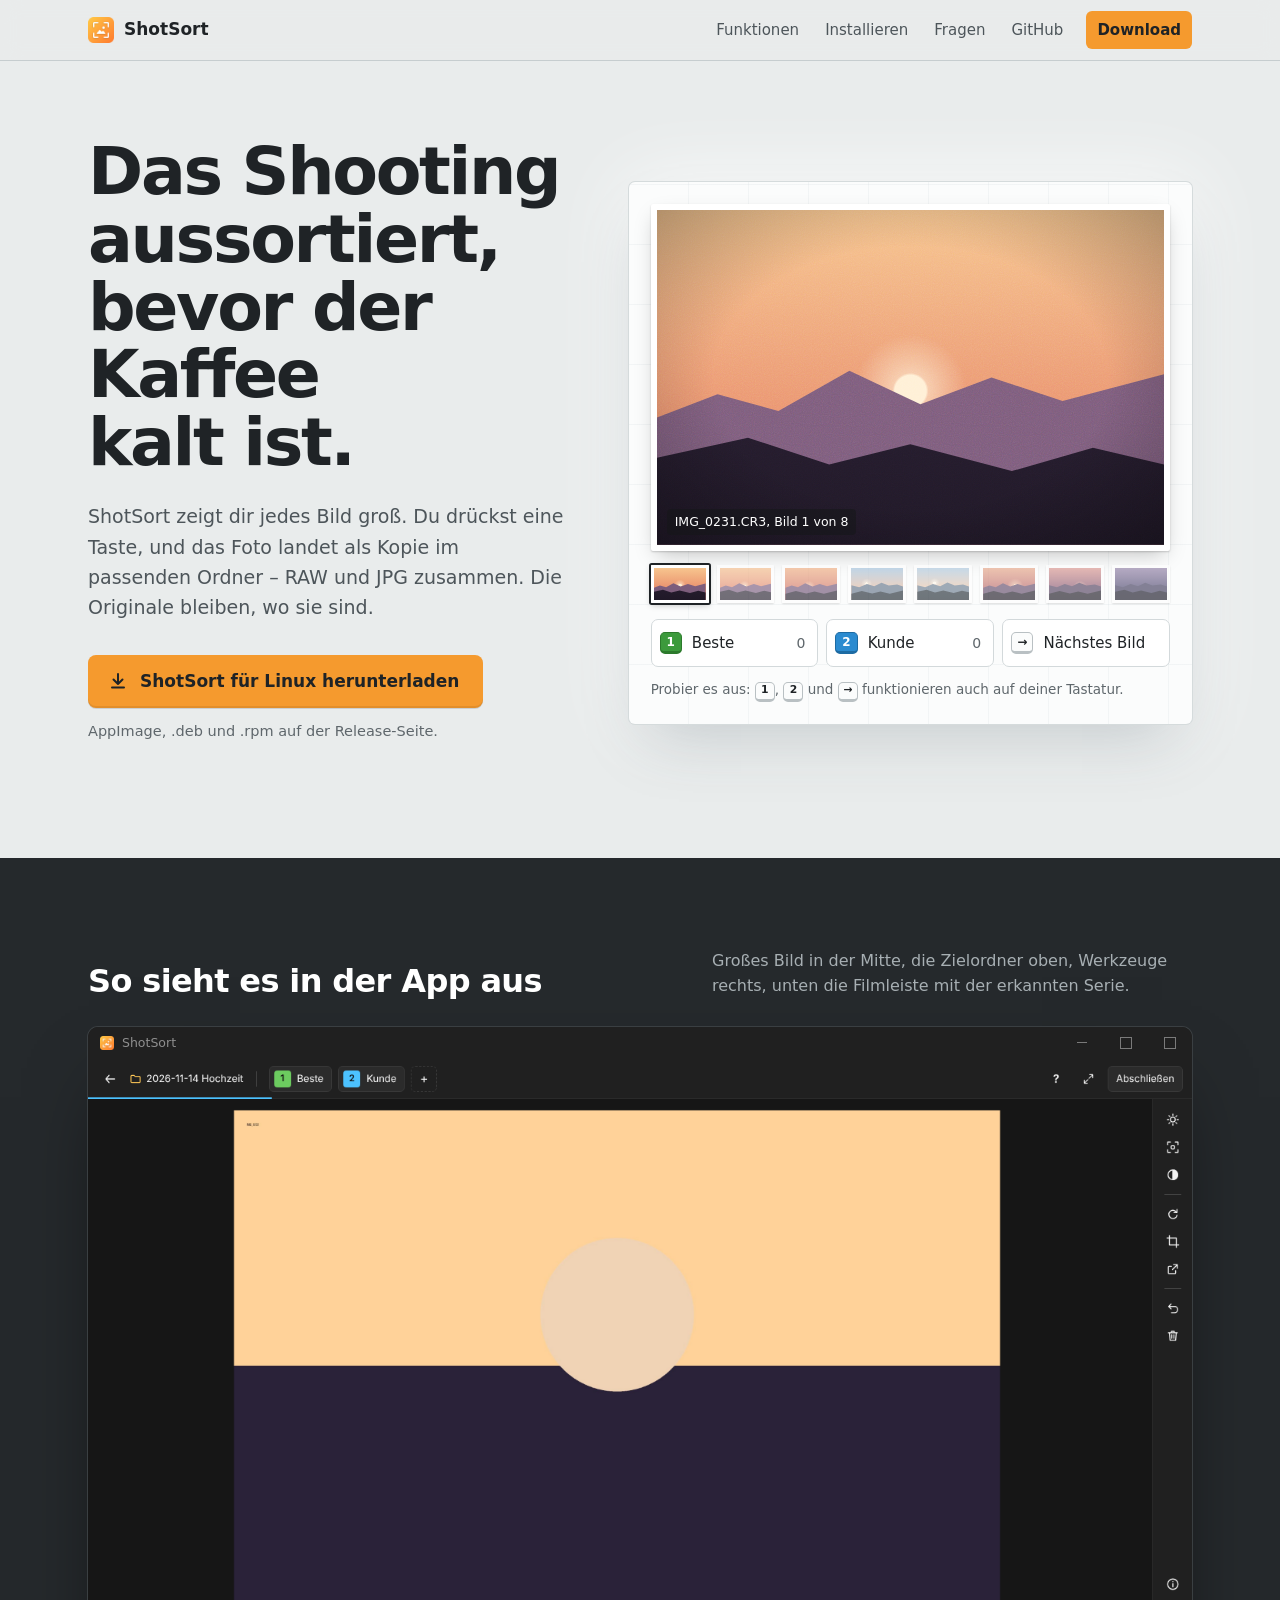
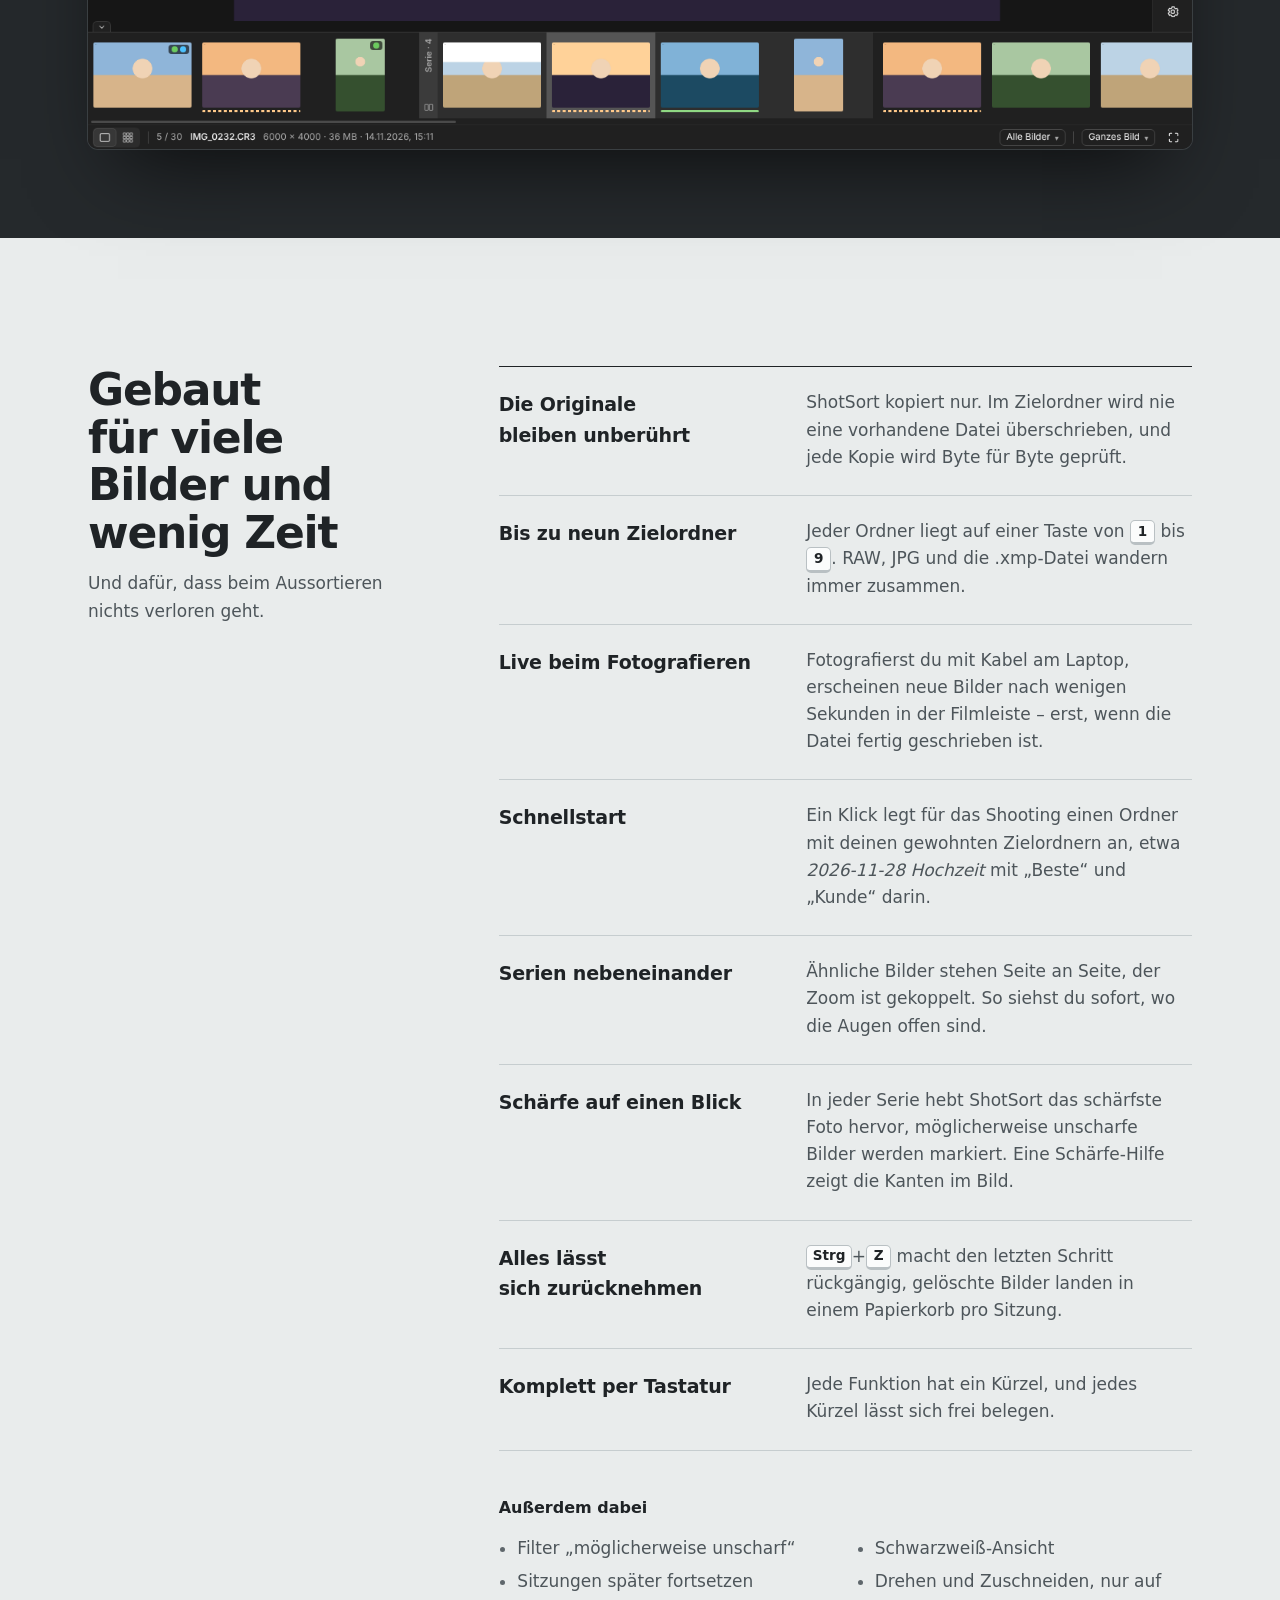
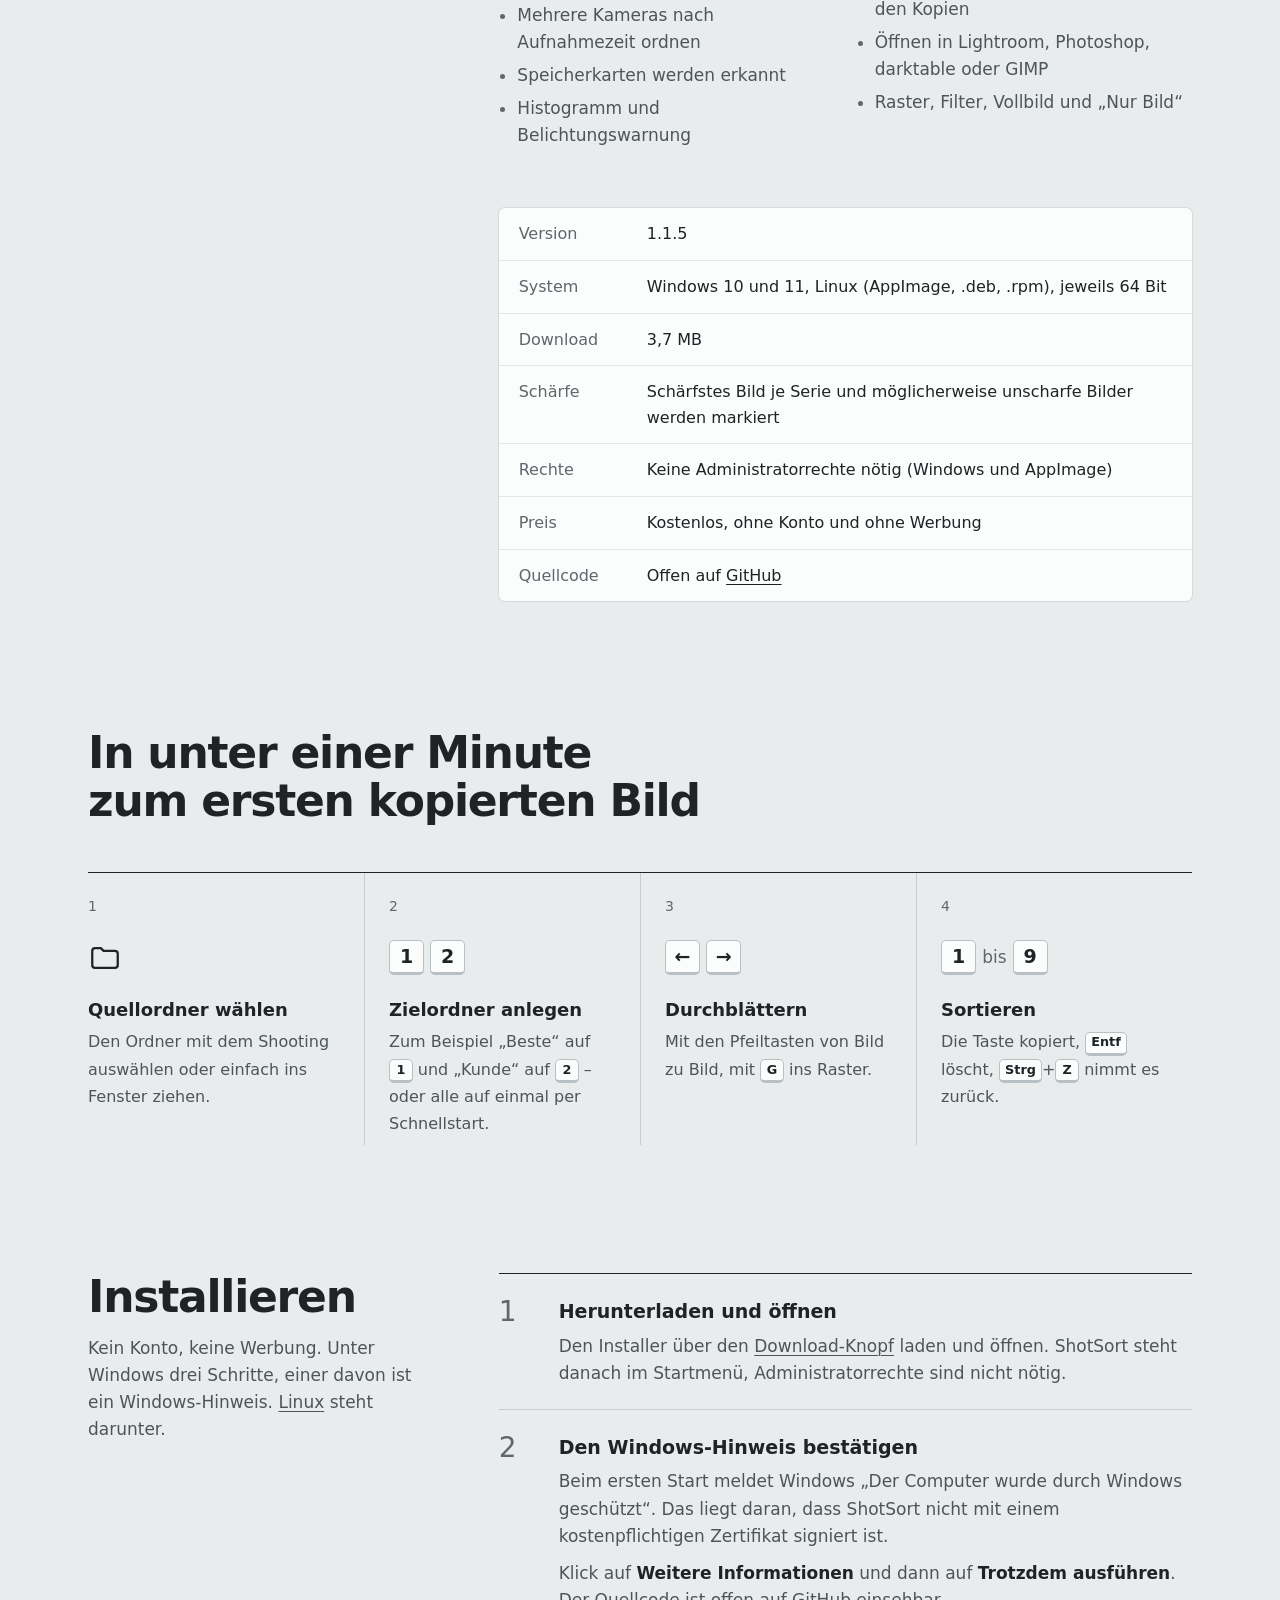
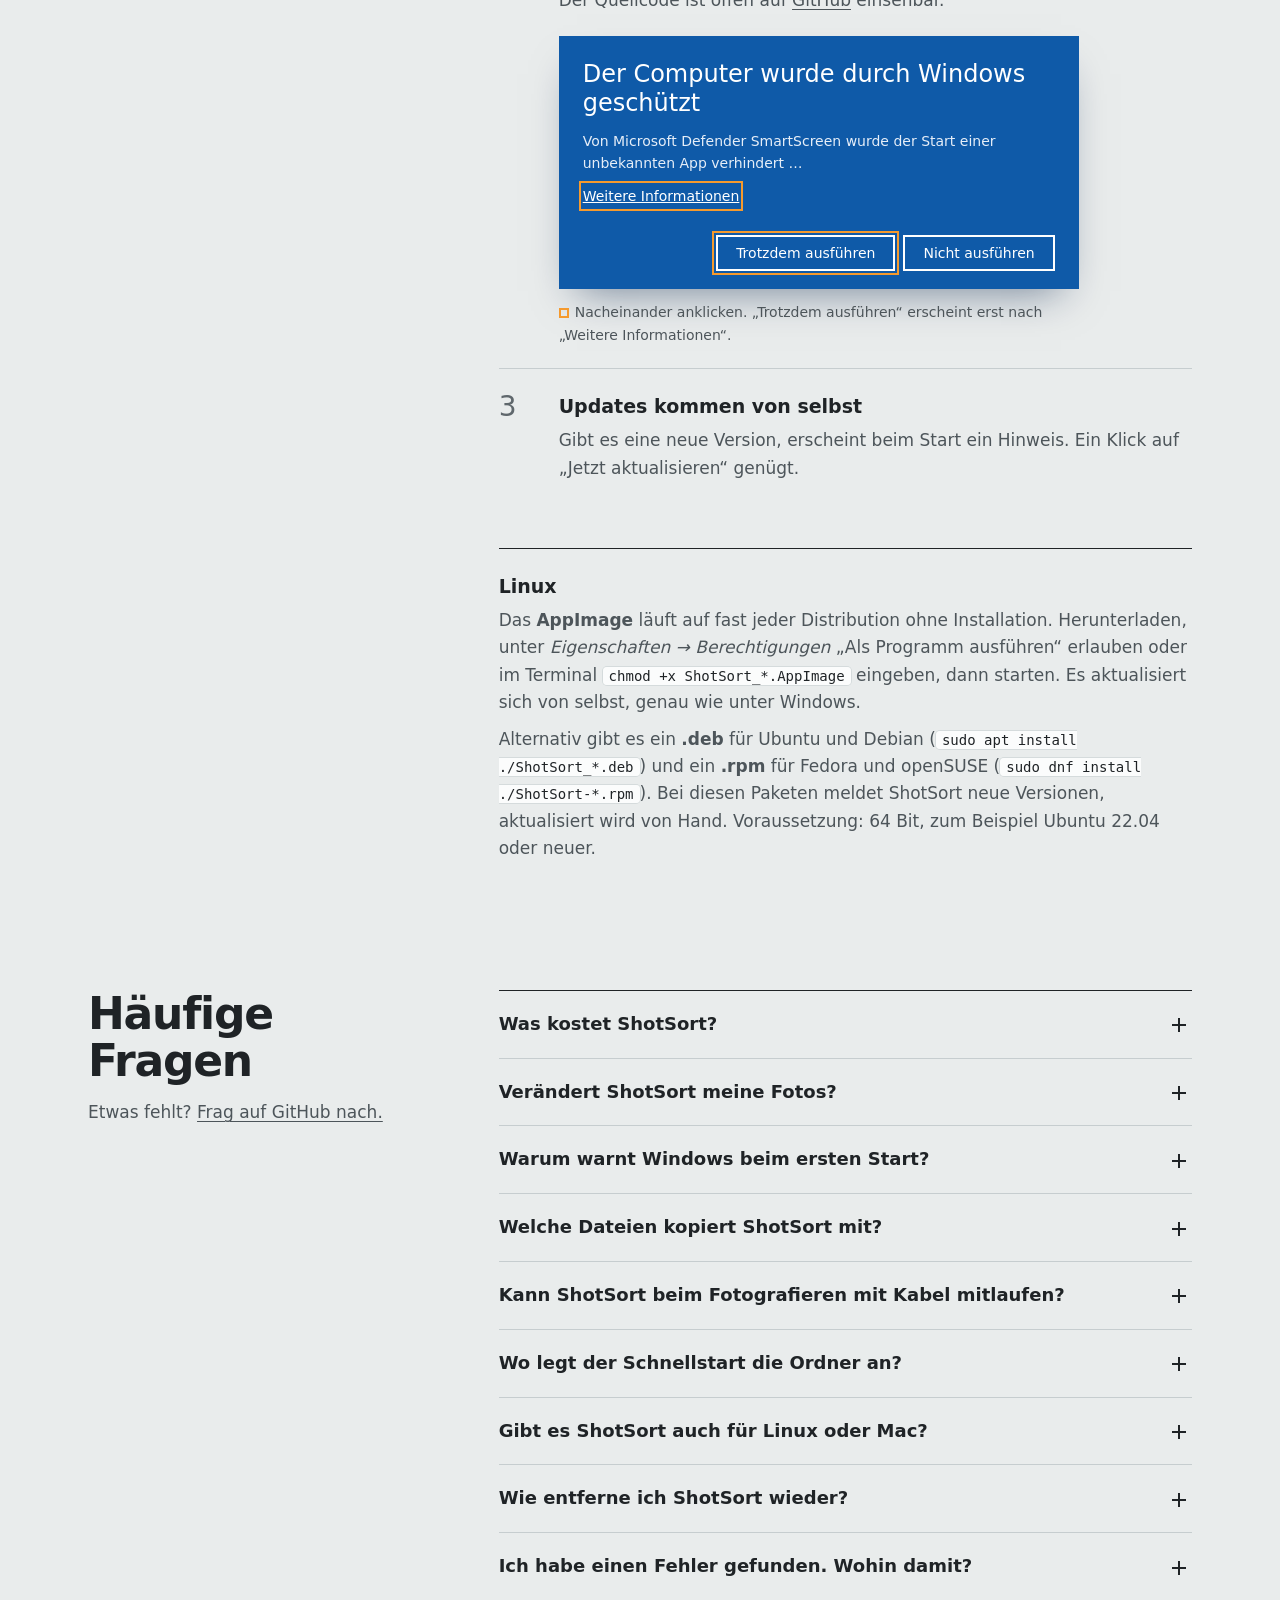
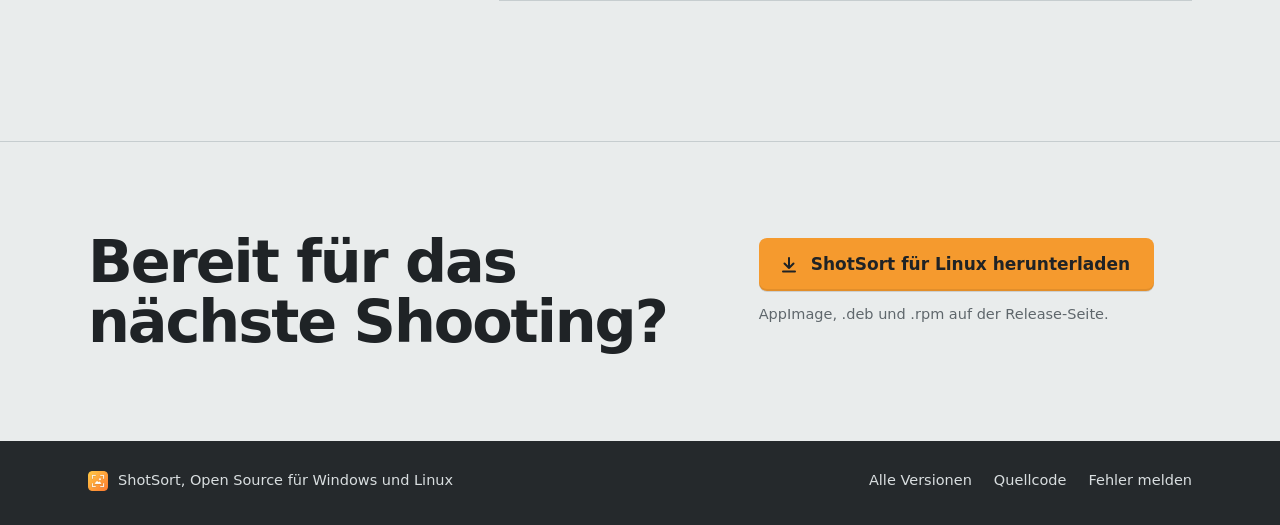
==== commit a5437542: "ShotSort 1.3.0: Live-Überwachung, Schnellstart und neue Einstellungen Neu - Live-Überwachung: neue B" ====
--- a/docs/index.html
+++ b/docs/index.html
@@ -322,6 +322,8 @@
         <ul class="features">
           <li><h3>Die Originale bleiben unberührt</h3><p>ShotSort kopiert nur. Im Zielordner wird nie eine vorhandene Datei überschrieben, und jede Kopie wird Byte für Byte geprüft.</p></li>
           <li><h3>Bis zu neun Zielordner</h3><p>Jeder Ordner liegt auf einer Taste von <kbd>1</kbd> bis <kbd>9</kbd>. RAW, JPG und die .xmp-Datei wandern immer zusammen.</p></li>
+          <li><h3>Live beim Fotografieren</h3><p>Fotografierst du mit Kabel am Laptop, erscheinen neue Bilder nach wenigen Sekunden in der Filmleiste – erst, wenn die Datei fertig geschrieben ist.</p></li>
+          <li><h3>Schnellstart</h3><p>Ein Klick legt für das Shooting einen Ordner mit deinen gewohnten Zielordnern an, etwa <i>2026-11-28 Hochzeit</i> mit „Beste“ und „Kunde“ darin.</p></li>
           <li><h3>Serien nebeneinander</h3><p>Ähnliche Bilder stehen Seite an Seite, der Zoom ist gekoppelt. So siehst du sofort, wo die Augen offen sind.</p></li>
           <li><h3>Schärfe auf einen Blick</h3><p>In jeder Serie hebt ShotSort das schärfste Foto hervor, möglicherweise unscharfe Bilder werden markiert. Eine Schärfe-Hilfe zeigt die Kanten im Bild.</p></li>
           <li><h3>Alles lässt sich zurücknehmen</h3><p><kbd>Strg</kbd>+<kbd>Z</kbd> macht den letzten Schritt rückgängig, gelöschte Bilder landen in einem Papierkorb pro Sitzung.</p></li>
@@ -366,7 +368,7 @@
         </li>
         <li>
           <div class="cap"><kbd>1</kbd><kbd>2</kbd></div>
-          <b>Zielordner anlegen</b><span class="t">Zum Beispiel „Beste“ auf <kbd>1</kbd> und „Kunde“ auf <kbd>2</kbd>.</span>
+          <b>Zielordner anlegen</b><span class="t">Zum Beispiel „Beste“ auf <kbd>1</kbd> und „Kunde“ auf <kbd>2</kbd> – oder alle auf einmal per Schnellstart.</span>
         </li>
         <li>
           <div class="cap"><kbd>←</kbd><kbd>→</kbd></div>
@@ -443,6 +445,14 @@
         <details>
           <summary>Welche Dateien kopiert ShotSort mit?</summary>
           <p>Liegen RAW und JPG mit gleichem Namen nebeneinander, werden beide zusammen kopiert, dazu eine vorhandene .xmp-Datei.</p>
+        </details>
+        <details>
+          <summary>Kann ShotSort beim Fotografieren mit Kabel mitlaufen?</summary>
+          <p>Ja. Während einer Sitzung beobachtet ShotSort den Quellordner. Neue Bilder erscheinen nach wenigen Sekunden in der Filmleiste, und wer gerade beim letzten Bild ist, springt automatisch zum neuen. Unten rechts lässt sich das mit „Live“ ein- und ausschalten.</p>
+        </details>
+        <details>
+          <summary>Wo legt der Schnellstart die Ordner an?</summary>
+          <p>In einem Basisordner, den du einmal festlegst, etwa <i>D:\Fotos</i> oder <i>~/Bilder</i>. Für jedes Shooting entsteht dort ein Ordner mit deinen Zielordnern darin – nie auf der Speicherkarte, die wird ja später formatiert.</p>
         </details>
         <details>
           <summary>Gibt es ShotSort auch für Linux oder Mac?</summary>
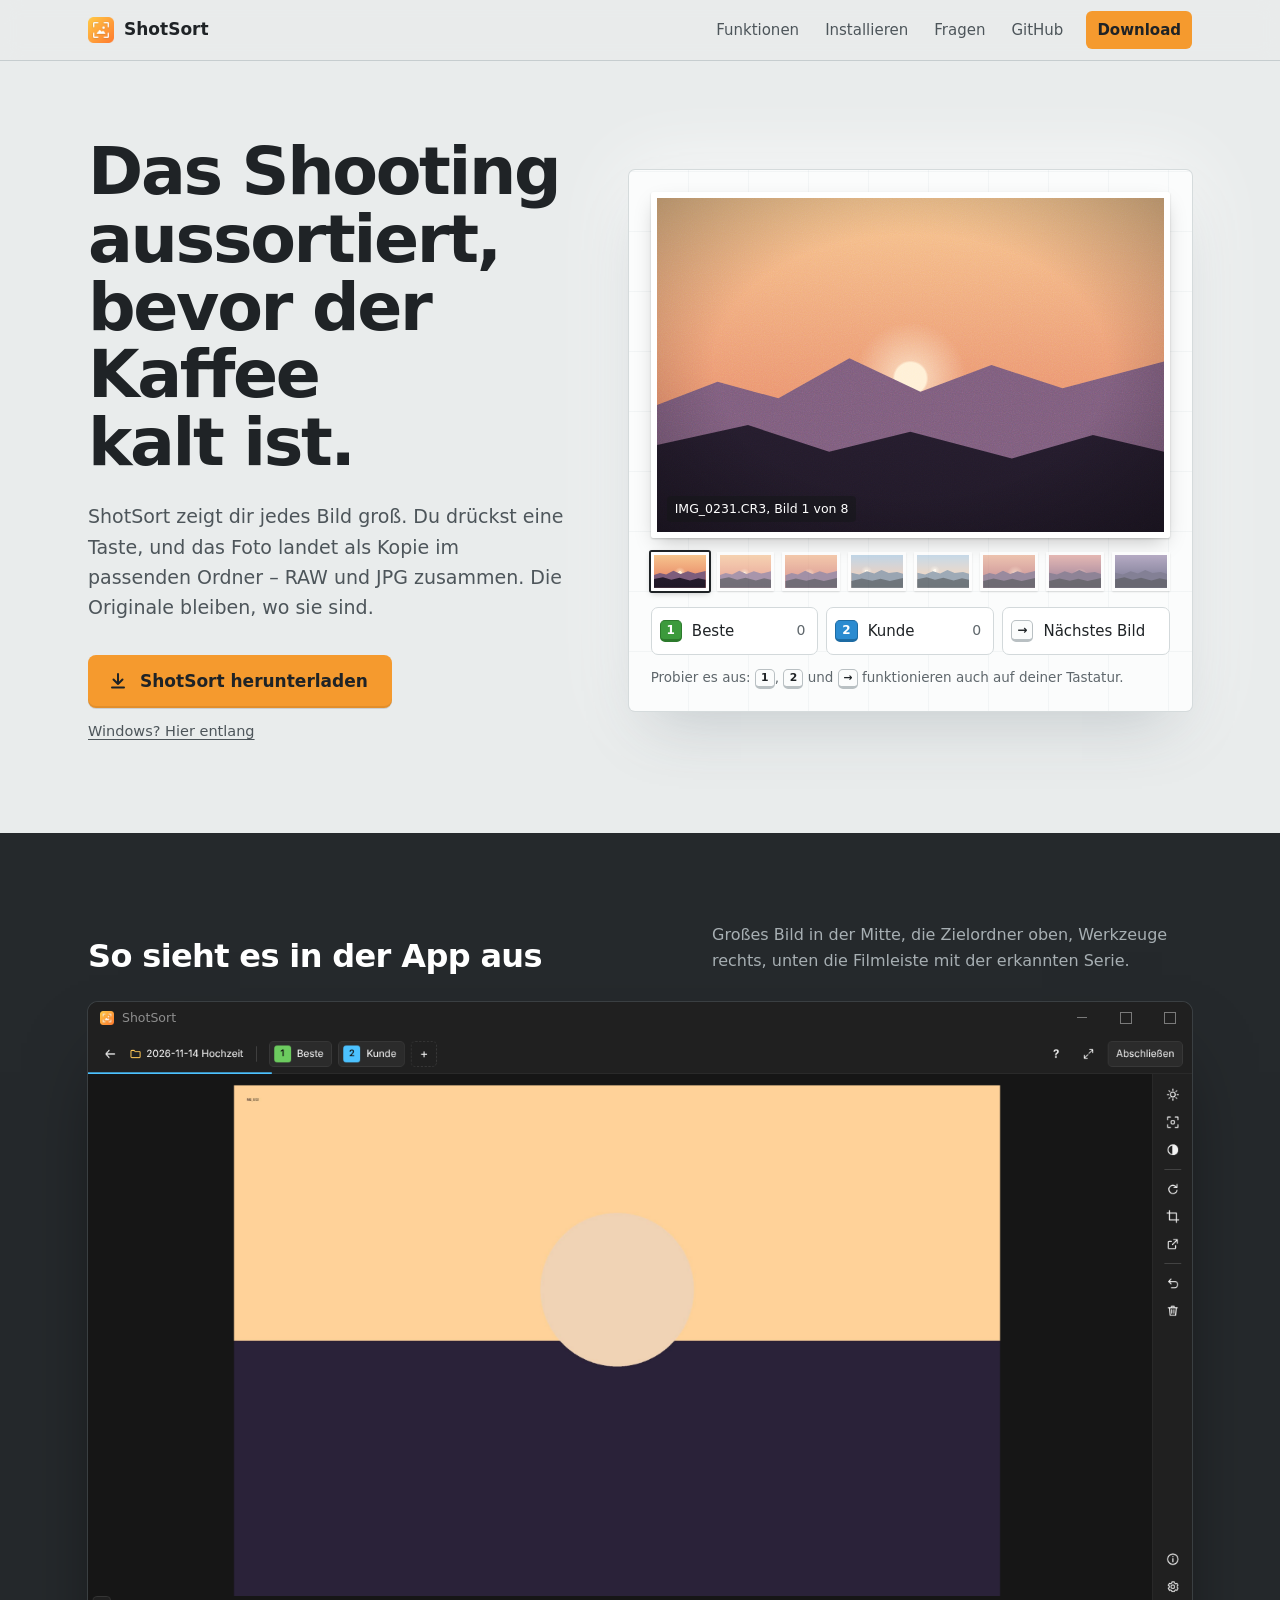
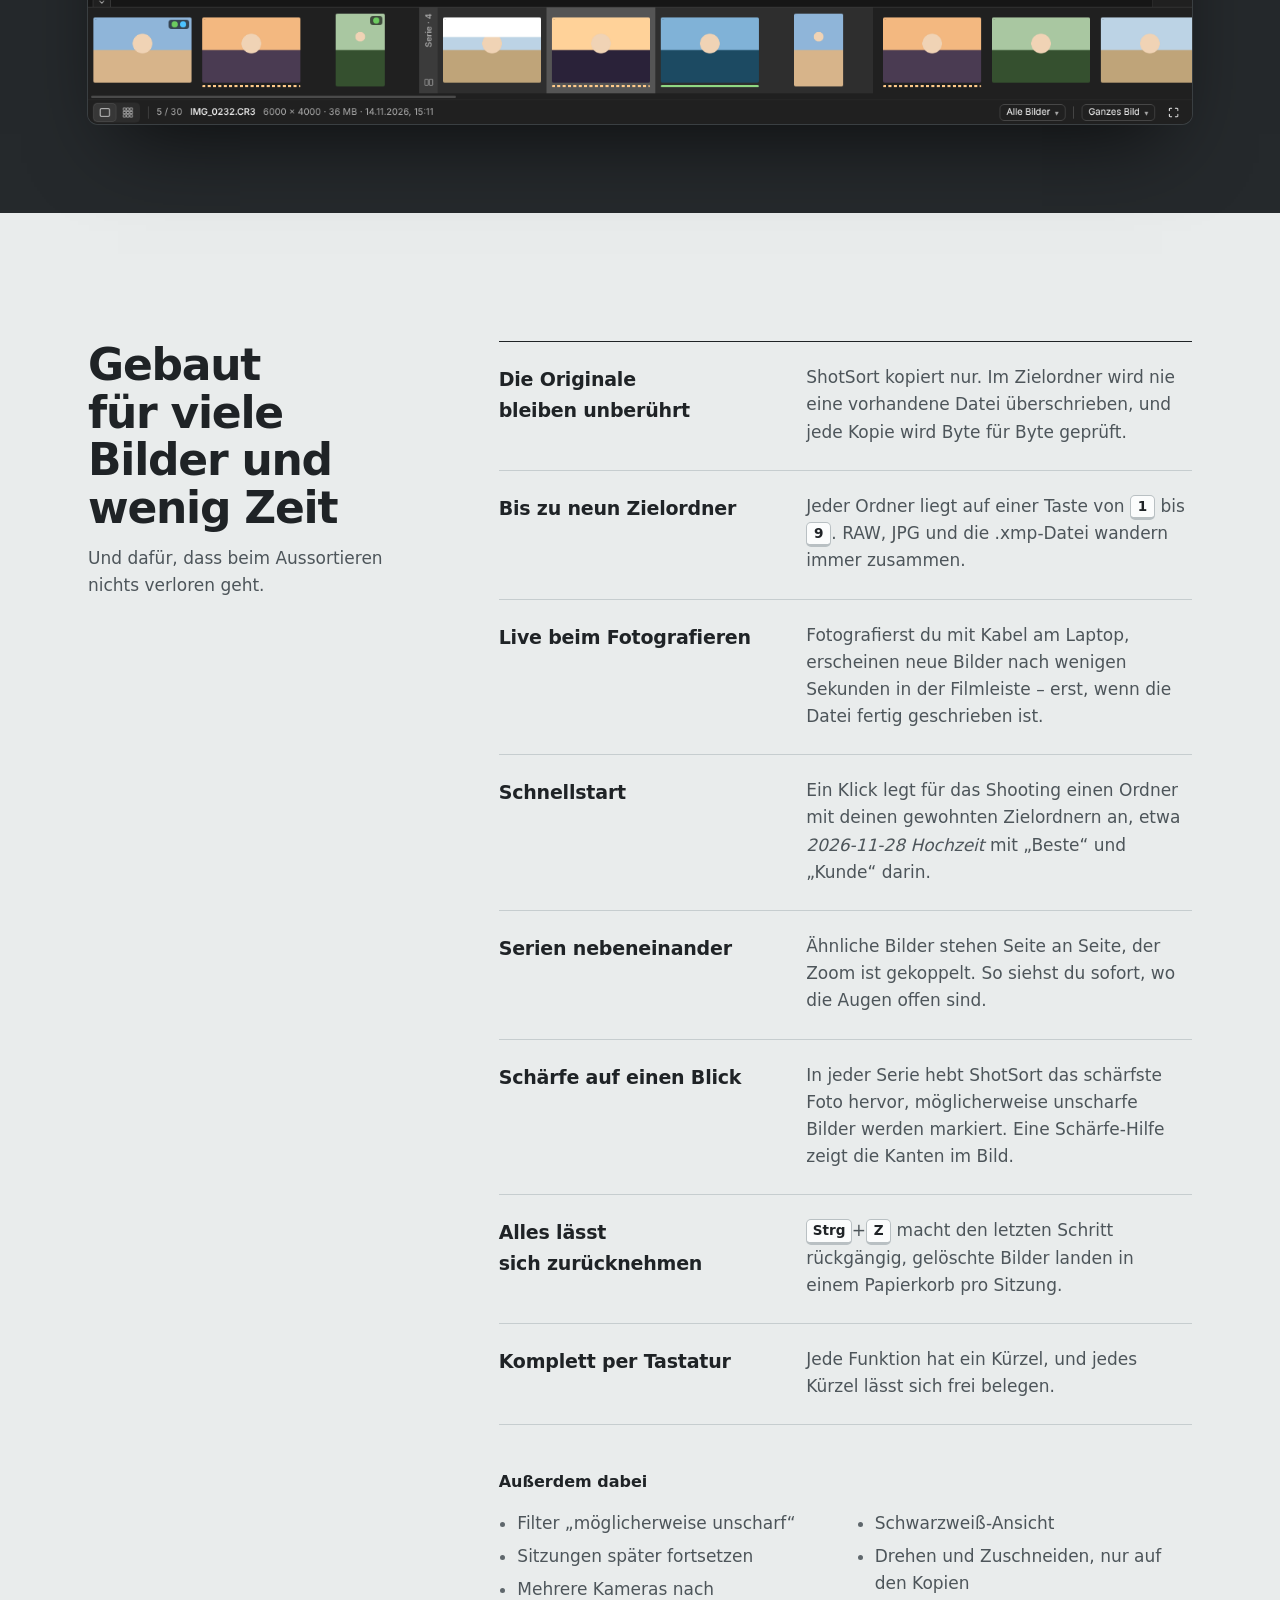
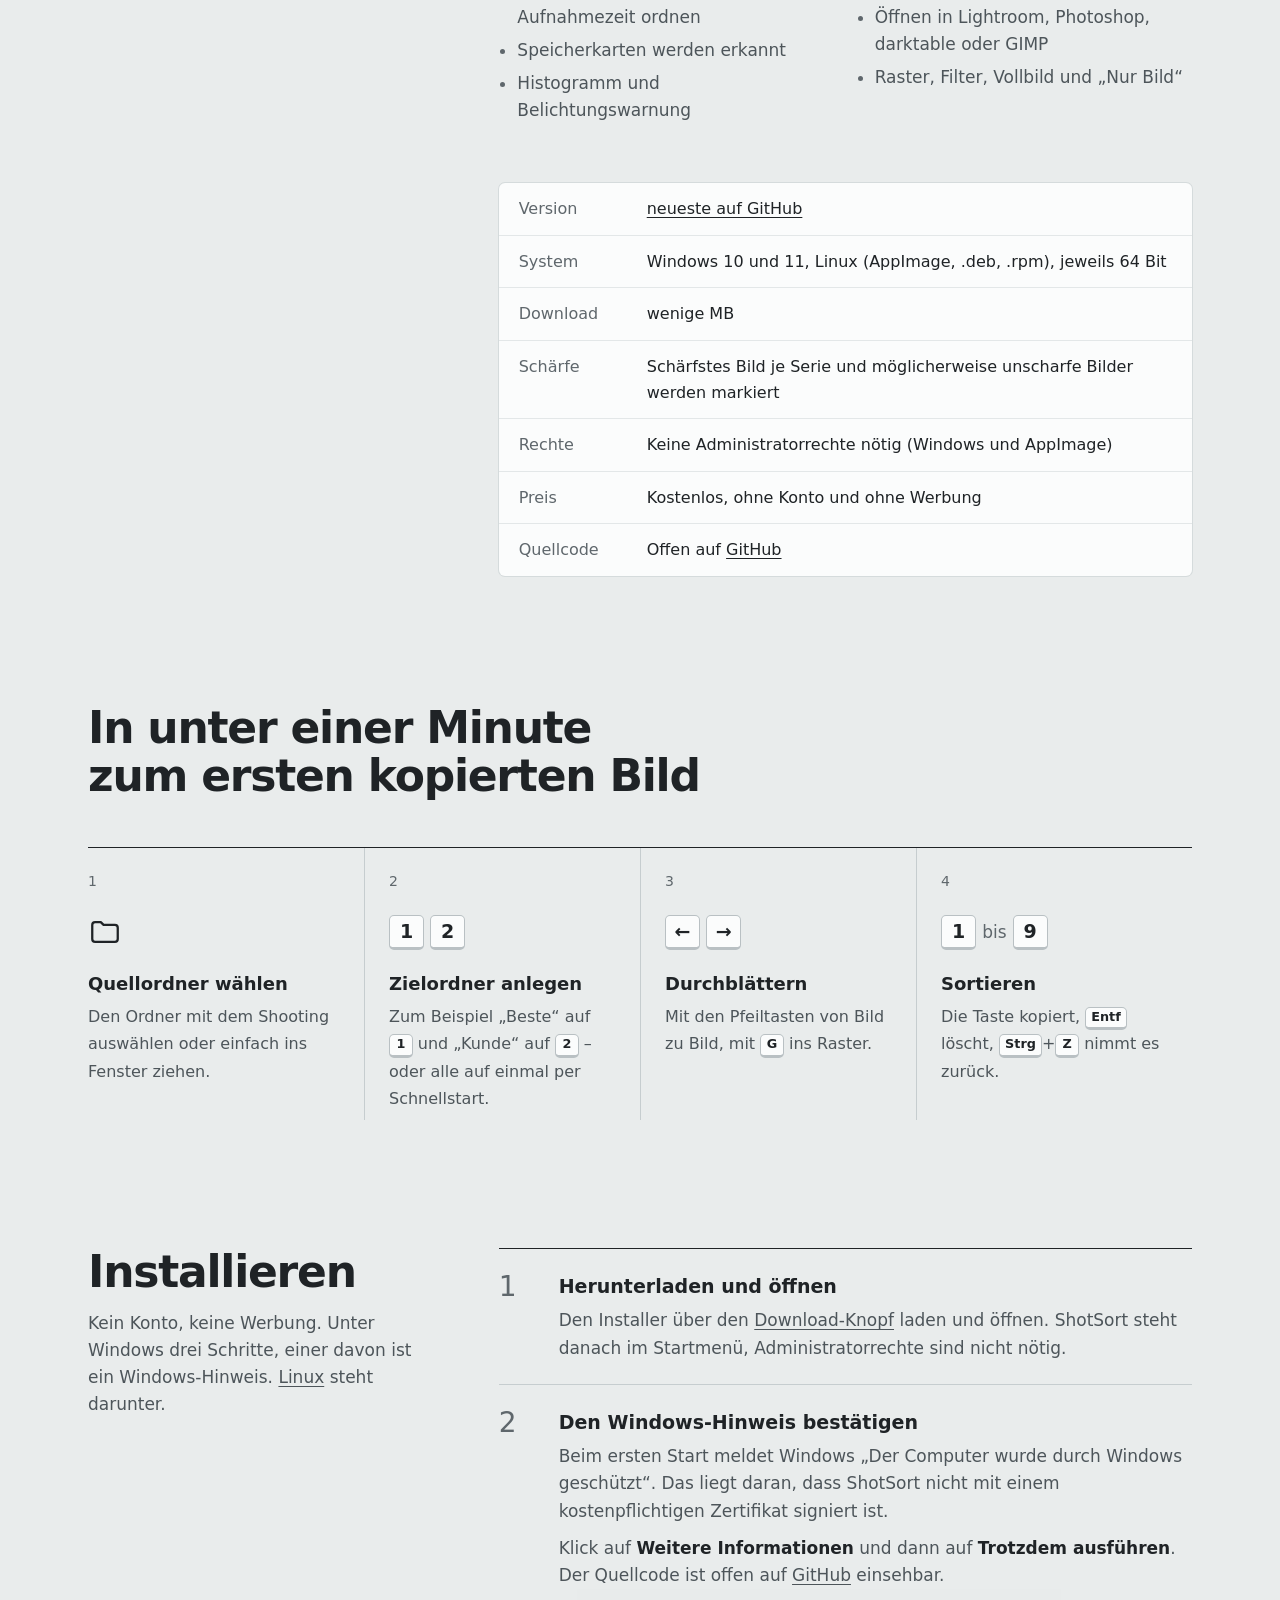
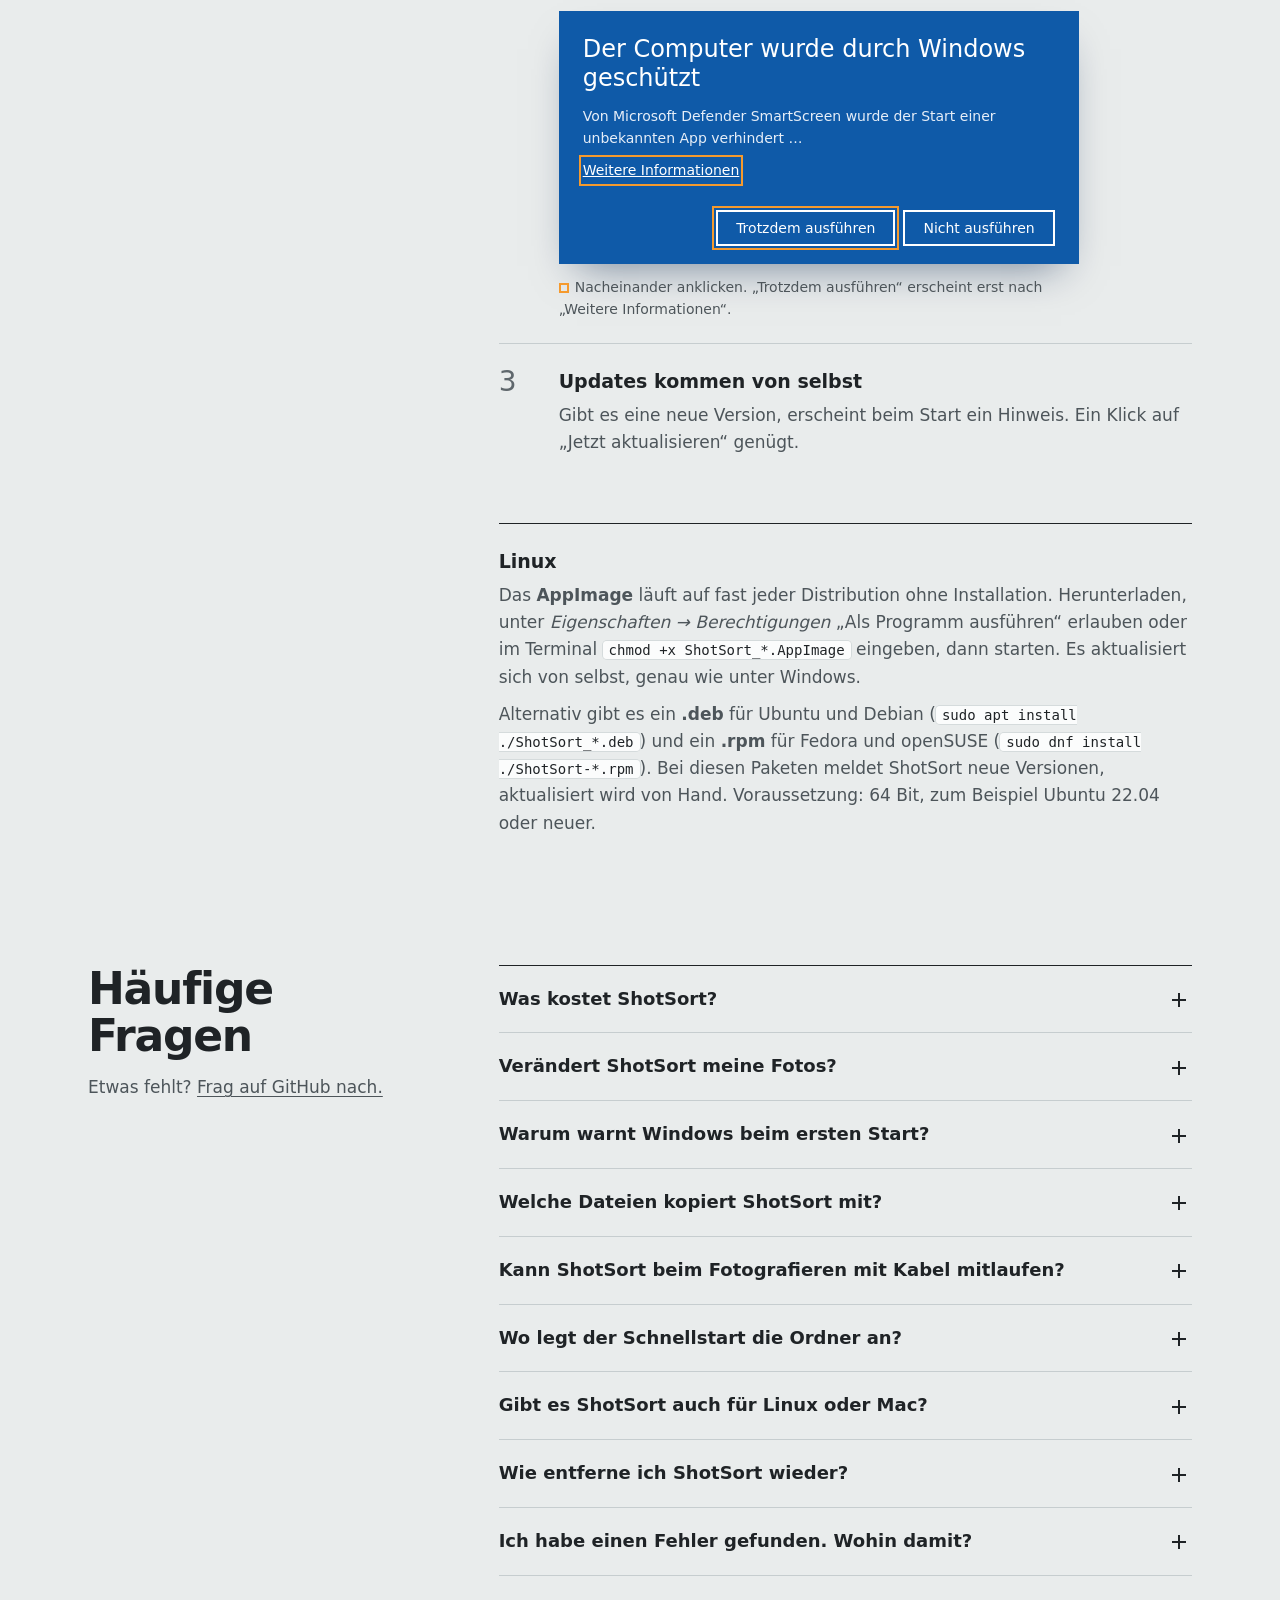
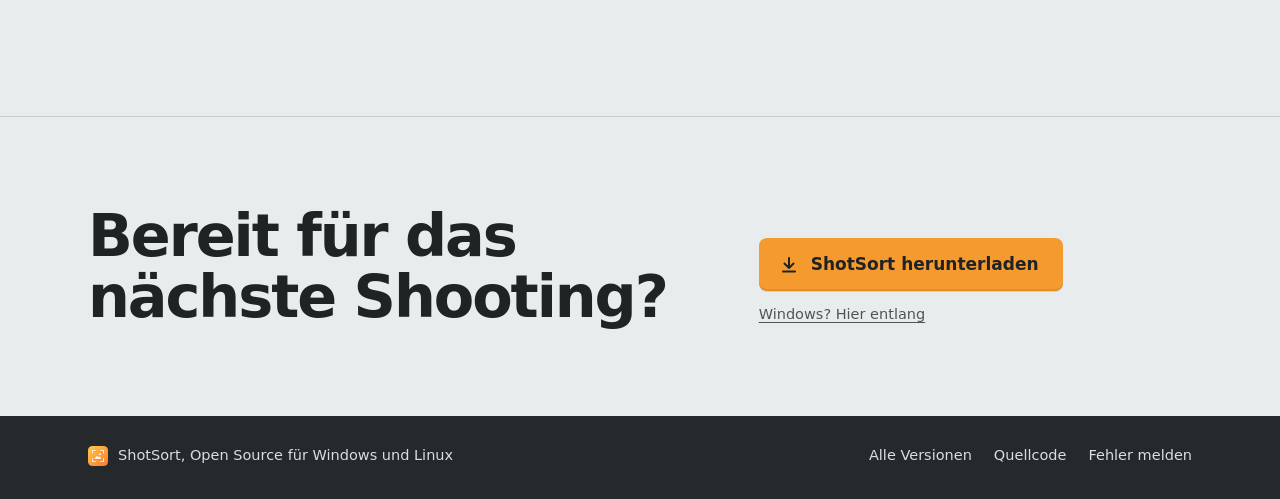
==== commit 205af700: "Download Page Update" ====
--- a/docs/index.html
+++ b/docs/index.html
@@ -271,13 +271,12 @@
       <h1>Das Shooting aussortiert, bevor der Kaffee kalt ist.</h1>
       <p class="lead">ShotSort zeigt dir jedes Bild groß. Du drückst eine Taste, und das Foto landet als Kopie im passenden Ordner – RAW und JPG zusammen. Die Originale bleiben, wo sie sind.</p>
       <div class="cta">
-        <!-- Ohne Verbindung zu GitHub bleibt der feste Link; das Skript unten setzt die neueste Datei ein -->
-        <a class="btn" data-dl href="https://github.com/0prointer/shotsort/releases/download/v1.1.5/ShotSort_1.1.5_x64-setup.exe">
+        <!-- Ohne Verbindung zu GitHub führt der Knopf zur Seite der neuesten Version; das Skript unten setzt die passende Datei ein -->
+        <a class="btn" data-dl href="https://github.com/0prointer/shotsort/releases/latest">
           <svg viewBox="0 0 20 20" fill="none" stroke="currentColor" stroke-width="2" stroke-linecap="round" stroke-linejoin="round" aria-hidden="true"><path d="M10 3v10M5.5 8.5 10 13l4.5-4.5M4 16.5h12"/></svg>
-          <span data-dl-text>ShotSort 1.1.5 für Windows herunterladen</span>
+          <span data-dl-text>ShotSort herunterladen</span>
         </a>
-        <p class="meta" data-dl-meta>Für Windows 10 und 11, 3,7 MB, erschienen am 27. November 2026. <a href="https://github.com/0prointer/shotsort/releases/tag/v1.1.5">Was ist neu?</a></p>
-        <p class="meta other" data-dl-other></p>
+        <p class="meta" data-dl-other><a href="#linux">Linux? Hier entlang</a></p>
       </div>
     </div>
 
@@ -346,9 +345,9 @@
         </div>
 
         <dl class="specs">
-          <dt>Version</dt><dd data-dl-version>1.1.5</dd>
+          <dt>Version</dt><dd data-dl-version><a href="https://github.com/0prointer/shotsort/releases/latest">neueste auf GitHub</a></dd>
           <dt>System</dt><dd>Windows 10 und 11, Linux (AppImage, .deb, .rpm), jeweils 64 Bit</dd>
-          <dt>Download</dt><dd data-dl-size>3,7 MB</dd>
+          <dt>Download</dt><dd data-dl-size>wenige MB</dd>
           <dt>Schärfe</dt><dd>Schärfstes Bild je Serie und möglicherweise unscharfe Bilder werden markiert</dd>
           <dt>Rechte</dt><dd>Keine Administratorrechte nötig (Windows und AppImage)</dd>
           <dt>Preis</dt><dd>Kostenlos, ohne Konto und ohne Werbung</dd>
@@ -474,12 +473,11 @@
     <div class="wrap">
       <h2>Bereit für das nächste Shooting?</h2>
       <div class="cta">
-        <a class="btn" data-dl href="https://github.com/0prointer/shotsort/releases/download/v1.1.5/ShotSort_1.1.5_x64-setup.exe">
+        <a class="btn" data-dl href="https://github.com/0prointer/shotsort/releases/latest">
           <svg viewBox="0 0 20 20" fill="none" stroke="currentColor" stroke-width="2" stroke-linecap="round" stroke-linejoin="round" aria-hidden="true"><path d="M10 3v10M5.5 8.5 10 13l4.5-4.5M4 16.5h12"/></svg>
-          <span data-dl-text>ShotSort 1.1.5 für Windows herunterladen</span>
+          <span data-dl-text>ShotSort herunterladen</span>
         </a>
-        <p class="meta" data-dl-meta>Für Windows 10 und 11, 3,7 MB, erschienen am 27. November 2026. <a href="https://github.com/0prointer/shotsort/releases/tag/v1.1.5">Was ist neu?</a></p>
-        <p class="meta other" data-dl-other></p>
+        <p class="meta" data-dl-other><a href="#linux">Linux? Hier entlang</a></p>
       </div>
     </div>
   </div>
@@ -601,11 +599,13 @@
     const ua = navigator.userAgent;
     const linux = /Linux/i.test(ua) && !/Android/i.test(ua);
     const mac = /Macintosh|Mac OS X/i.test(ua);
-    if (linux) {
-      document.querySelectorAll('[data-dl]').forEach((a) => { a.href = 'https://github.com/0prointer/shotsort/releases/latest'; });
-      document.querySelectorAll('[data-dl-text]').forEach((s) => { s.textContent = 'ShotSort für Linux herunterladen'; });
-      document.querySelectorAll('[data-dl-meta]').forEach((m) => { m.textContent = 'AppImage, .deb und .rpm auf der Release-Seite.'; });
-    }
+    // Unter dem Knopf nur ein Hinweis auf die jeweils andere Plattform
+    const other = (href, label) => document.querySelectorAll('[data-dl-other]').forEach((m) => {
+      m.textContent = '';
+      const a = document.createElement('a'); a.href = href; a.textContent = label; m.append(a);
+    });
+    if (linux) other('https://github.com/0prointer/shotsort/releases/latest', 'Windows? Hier entlang');
+    if (mac) document.querySelectorAll('[data-dl-other]').forEach((m) => { m.textContent = 'Für macOS gibt es noch keine Version.'; });
     try {
       const r = await fetch('https://api.github.com/repos/0prointer/shotsort/releases?per_page=20', {headers: {Accept: 'application/vnd.github+json'}});
       if (!r.ok) return;
@@ -623,38 +623,15 @@
       if (!main) return; // feste Links bleiben
       const ver = (rel) => String(rel.tag_name || '').replace(/^v/, '');
       const mb = (a) => (a.size / 1048576).toLocaleString('de-DE', {maximumFractionDigits: 1}) + ' MB';
-      const date = new Date(main.rel.published_at).toLocaleDateString('de-DE', {day: 'numeric', month: 'long', year: 'numeric'});
-      const link = (x, label) => {
-        if (!x) return null;
-        const a = document.createElement('a');
-        a.href = x.a.browser_download_url;
-        a.textContent = label;
-        return a;
-      };
 
       document.querySelectorAll('[data-dl]').forEach((a) => { a.href = main.a.browser_download_url; });
-      document.querySelectorAll('[data-dl-text]').forEach((s) => {
-        s.textContent = 'ShotSort ' + ver(main.rel) + ' für ' + (linux ? 'Linux' : 'Windows') + ' herunterladen';
-      });
+      document.querySelectorAll('[data-dl-text]').forEach((s) => { s.textContent = 'ShotSort ' + ver(main.rel) + ' herunterladen'; });
       document.querySelectorAll('[data-dl-version]').forEach((s) => { s.textContent = ver(main.rel); });
       document.querySelectorAll('[data-dl-size]').forEach((s) => {
         s.textContent = linux ? mb(main.a) + ' (AppImage)' : mb(main.a) + (f.appimage ? ', Linux-AppImage ' + mb(f.appimage.a) : '');
       });
-      document.querySelectorAll('[data-dl-meta]').forEach((m) => {
-        m.textContent = (linux ? 'AppImage für fast jede Distribution, ' : 'Für Windows 10 und 11, ') + mb(main.a) + ', erschienen am ' + date + '. ';
-        const a = document.createElement('a'); a.href = main.rel.html_url; a.textContent = 'Was ist neu?'; m.appendChild(a);
-      });
-      // Zeile darunter: die übrigen Pakete
-      const others = (linux
-        ? [link(f.deb, '.deb (Ubuntu, Debian)'), link(f.rpm, '.rpm (Fedora, openSUSE)'), link(f.win, 'Windows')]
-        : [link(f.appimage, 'Linux (AppImage)'), link(f.deb, '.deb'), link(f.rpm, '.rpm')]).filter(Boolean);
-      document.querySelectorAll('[data-dl-other]').forEach((m) => {
-        m.textContent = '';
-        if (!others.length) return;
-        m.append(linux ? 'Andere Pakete: ' : 'Auch für ');
-        others.forEach((a, i) => { if (i) m.append(' · '); m.append(a.cloneNode(true)); });
-        if (mac) m.append('. Für macOS gibt es noch keine Version.');
-      });
+      // Unter Linux führt „Windows?“ direkt zum Windows-Installer
+      if (linux && f.win) other(f.win.a.browser_download_url, 'Windows? Hier entlang');
     } catch (e) { /* feste Links bleiben */ }
   })();
 }
